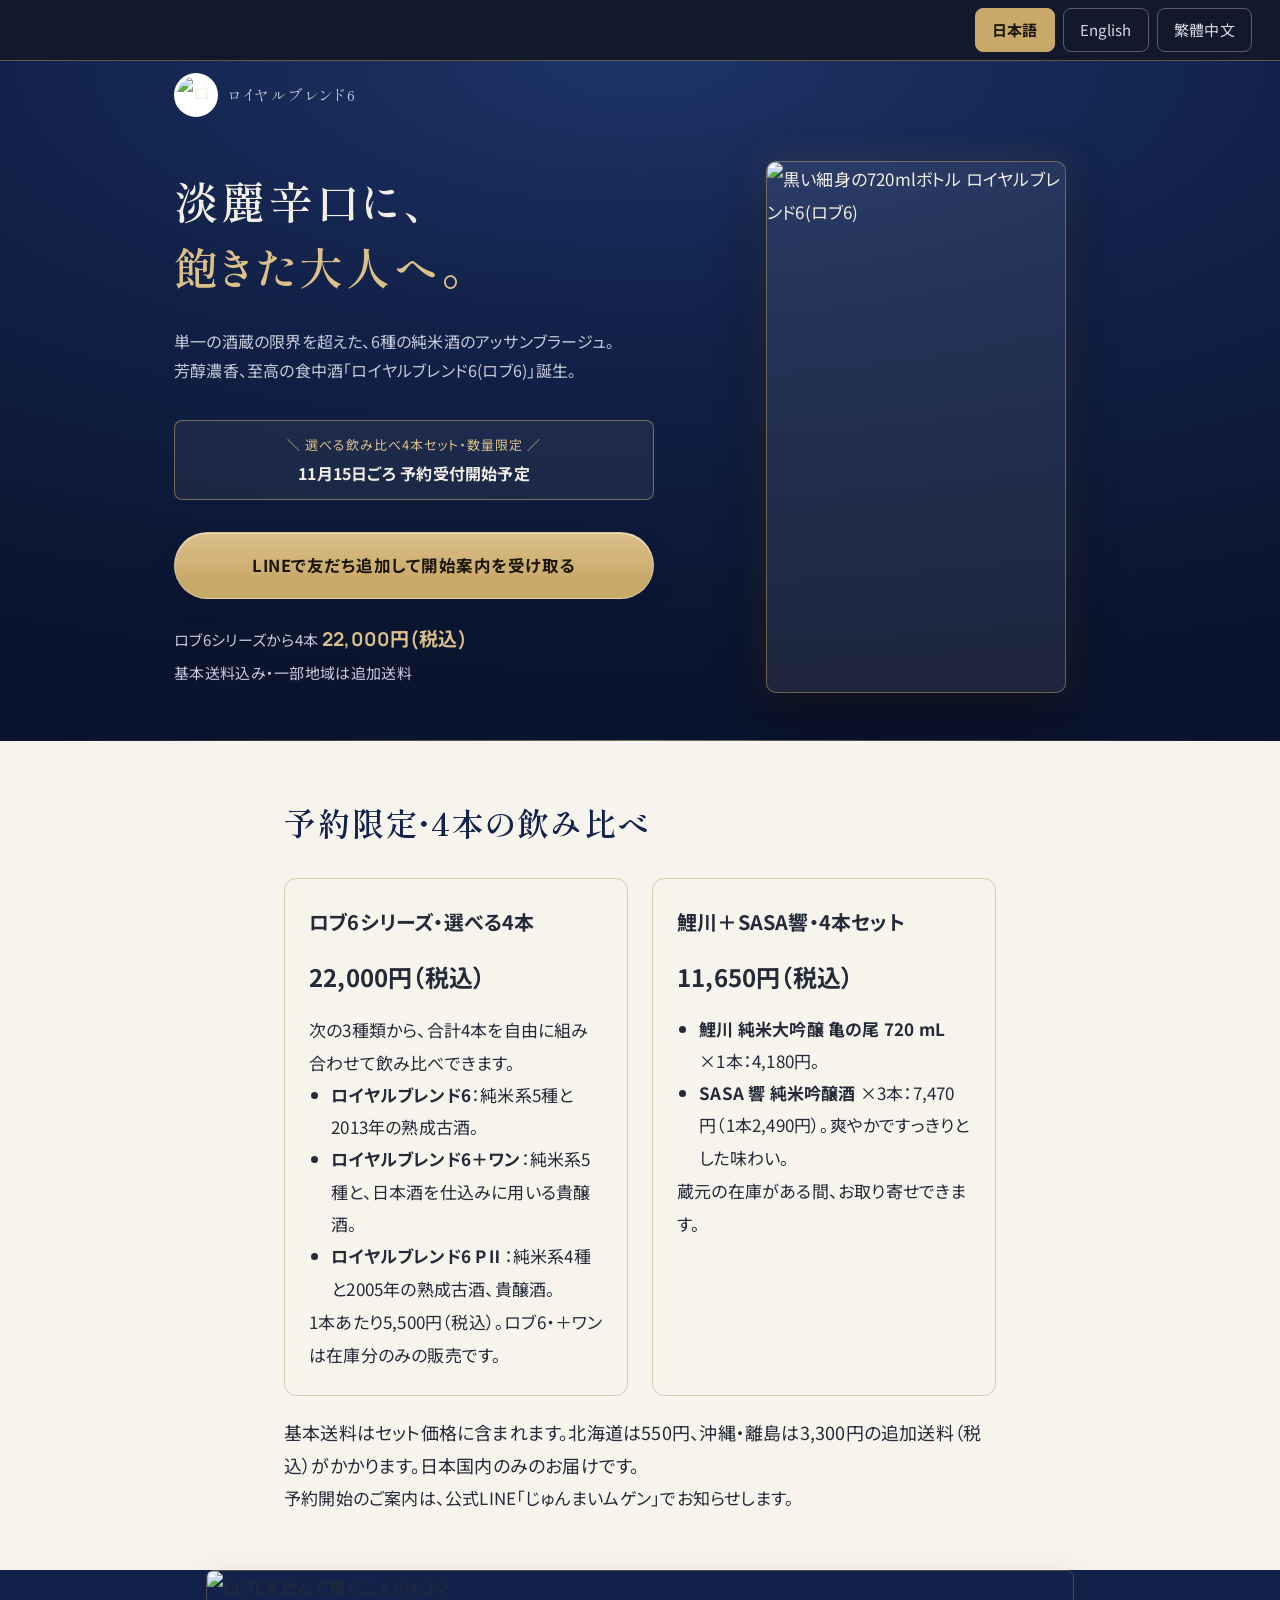
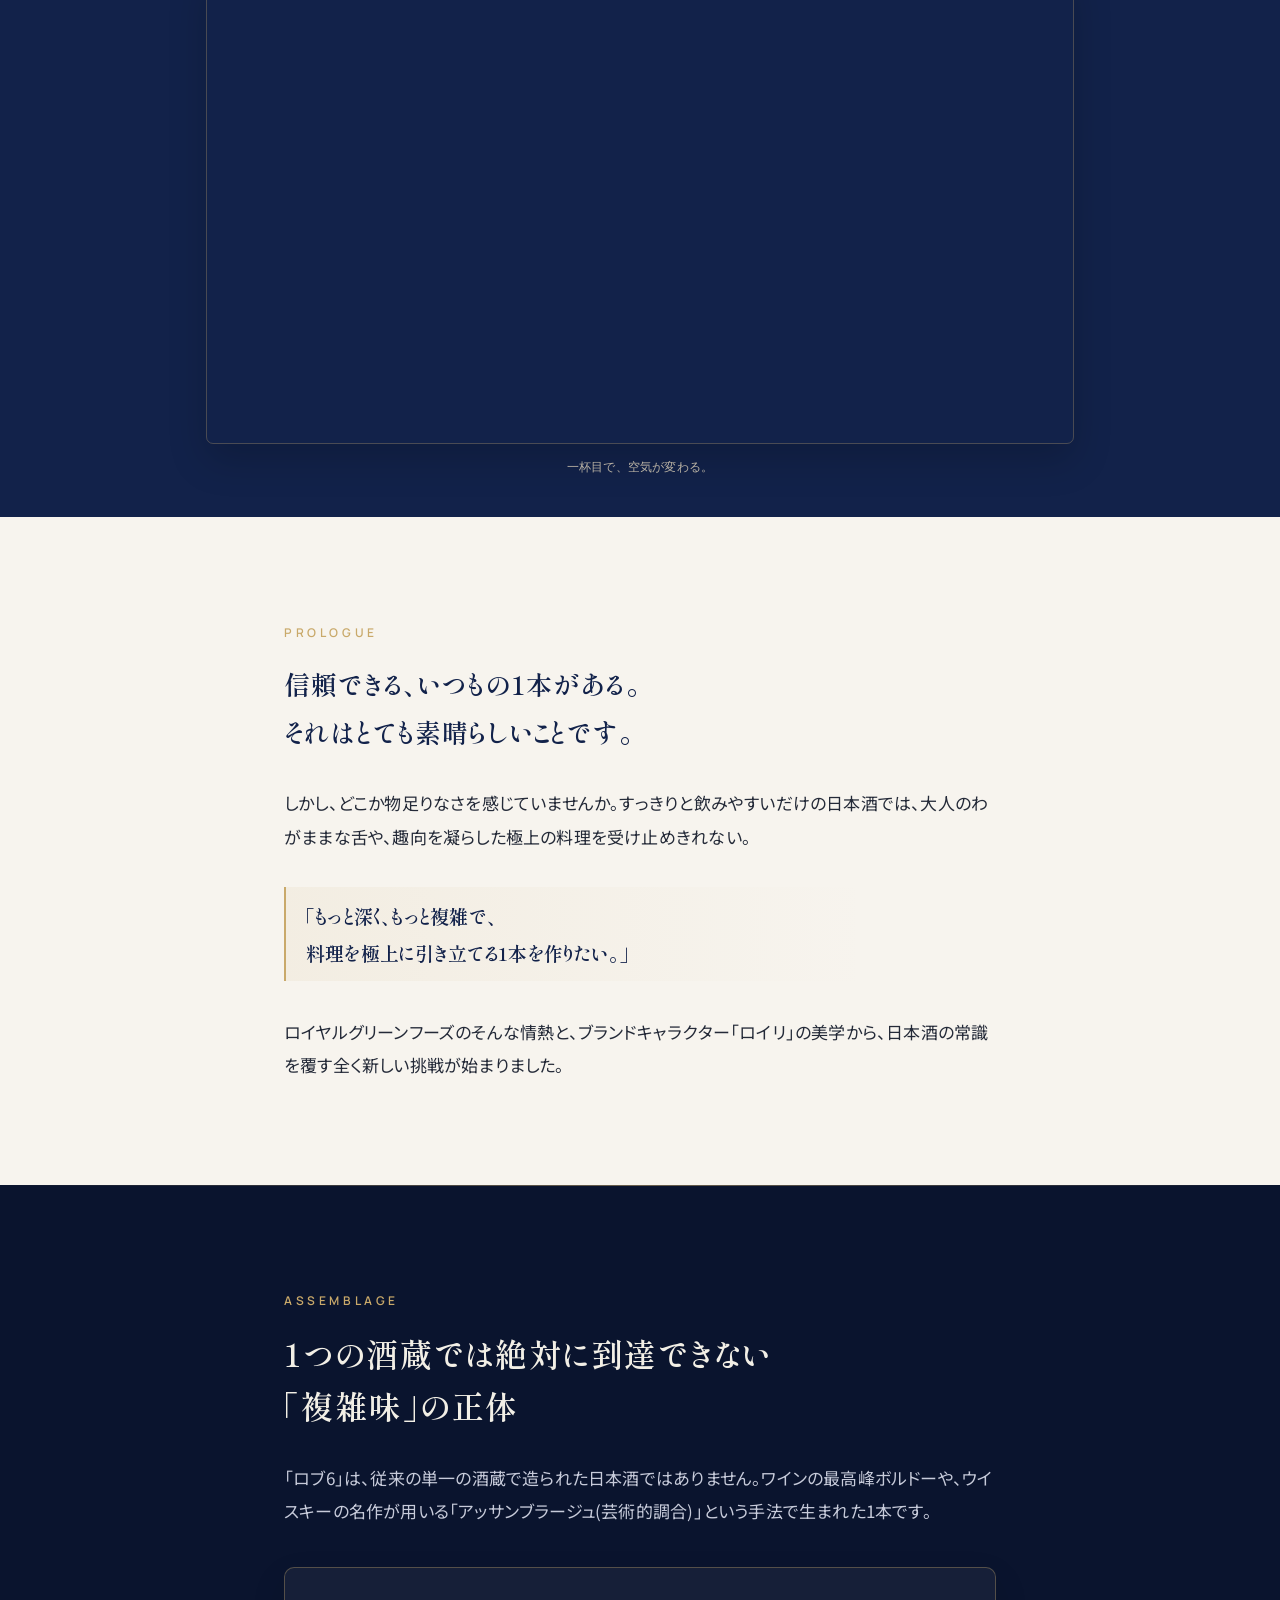
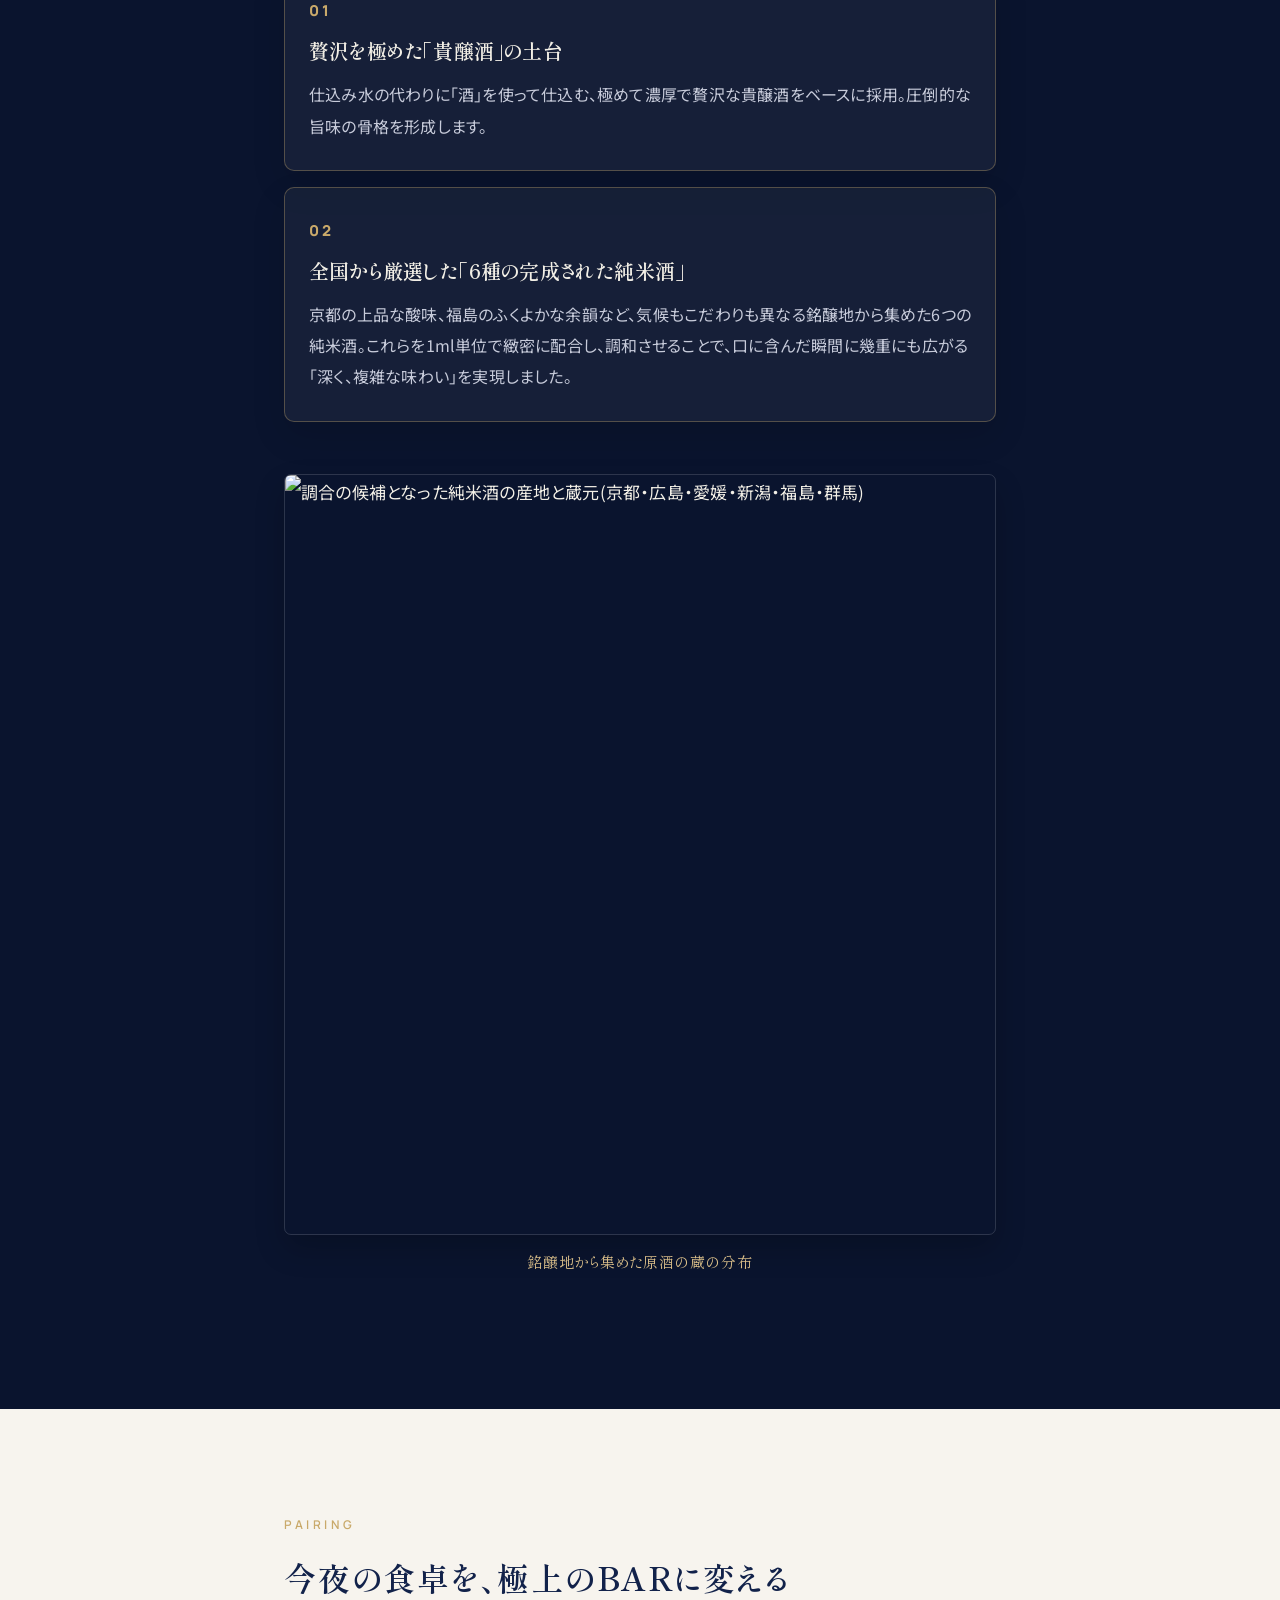
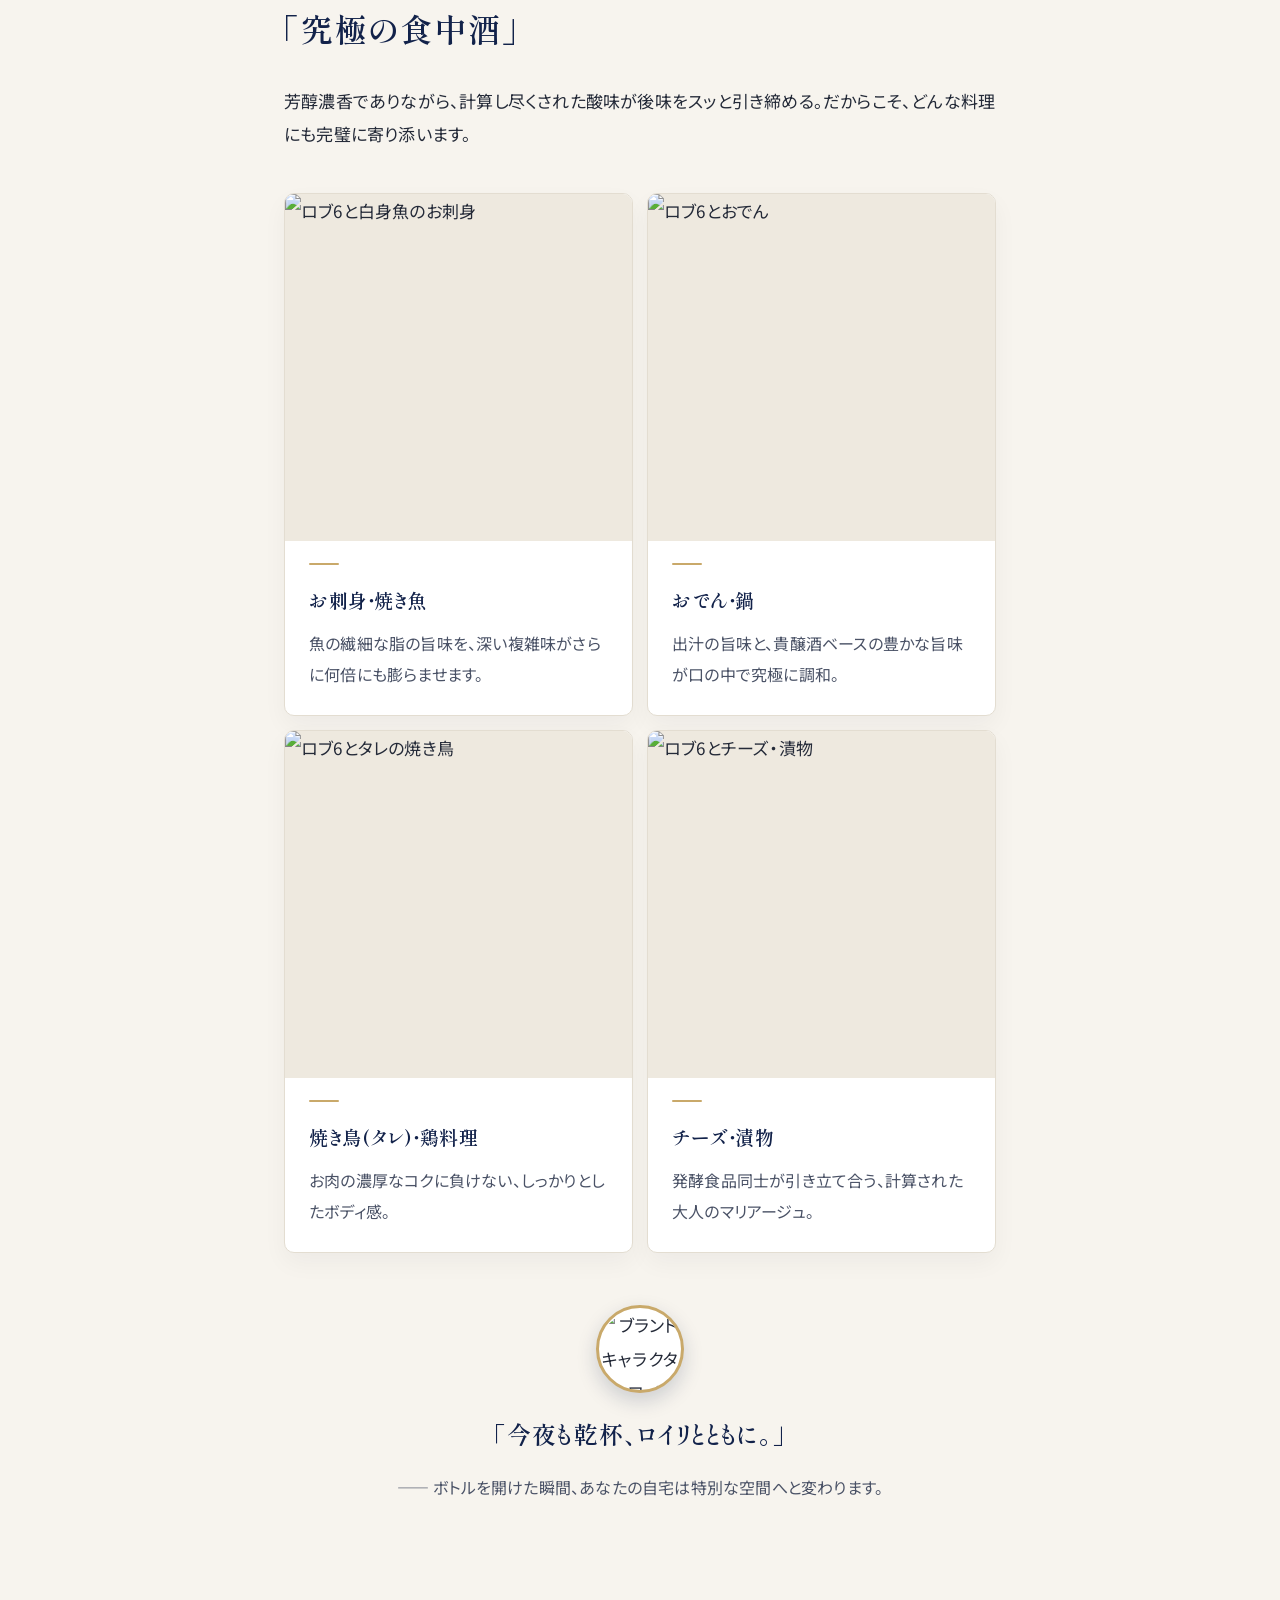
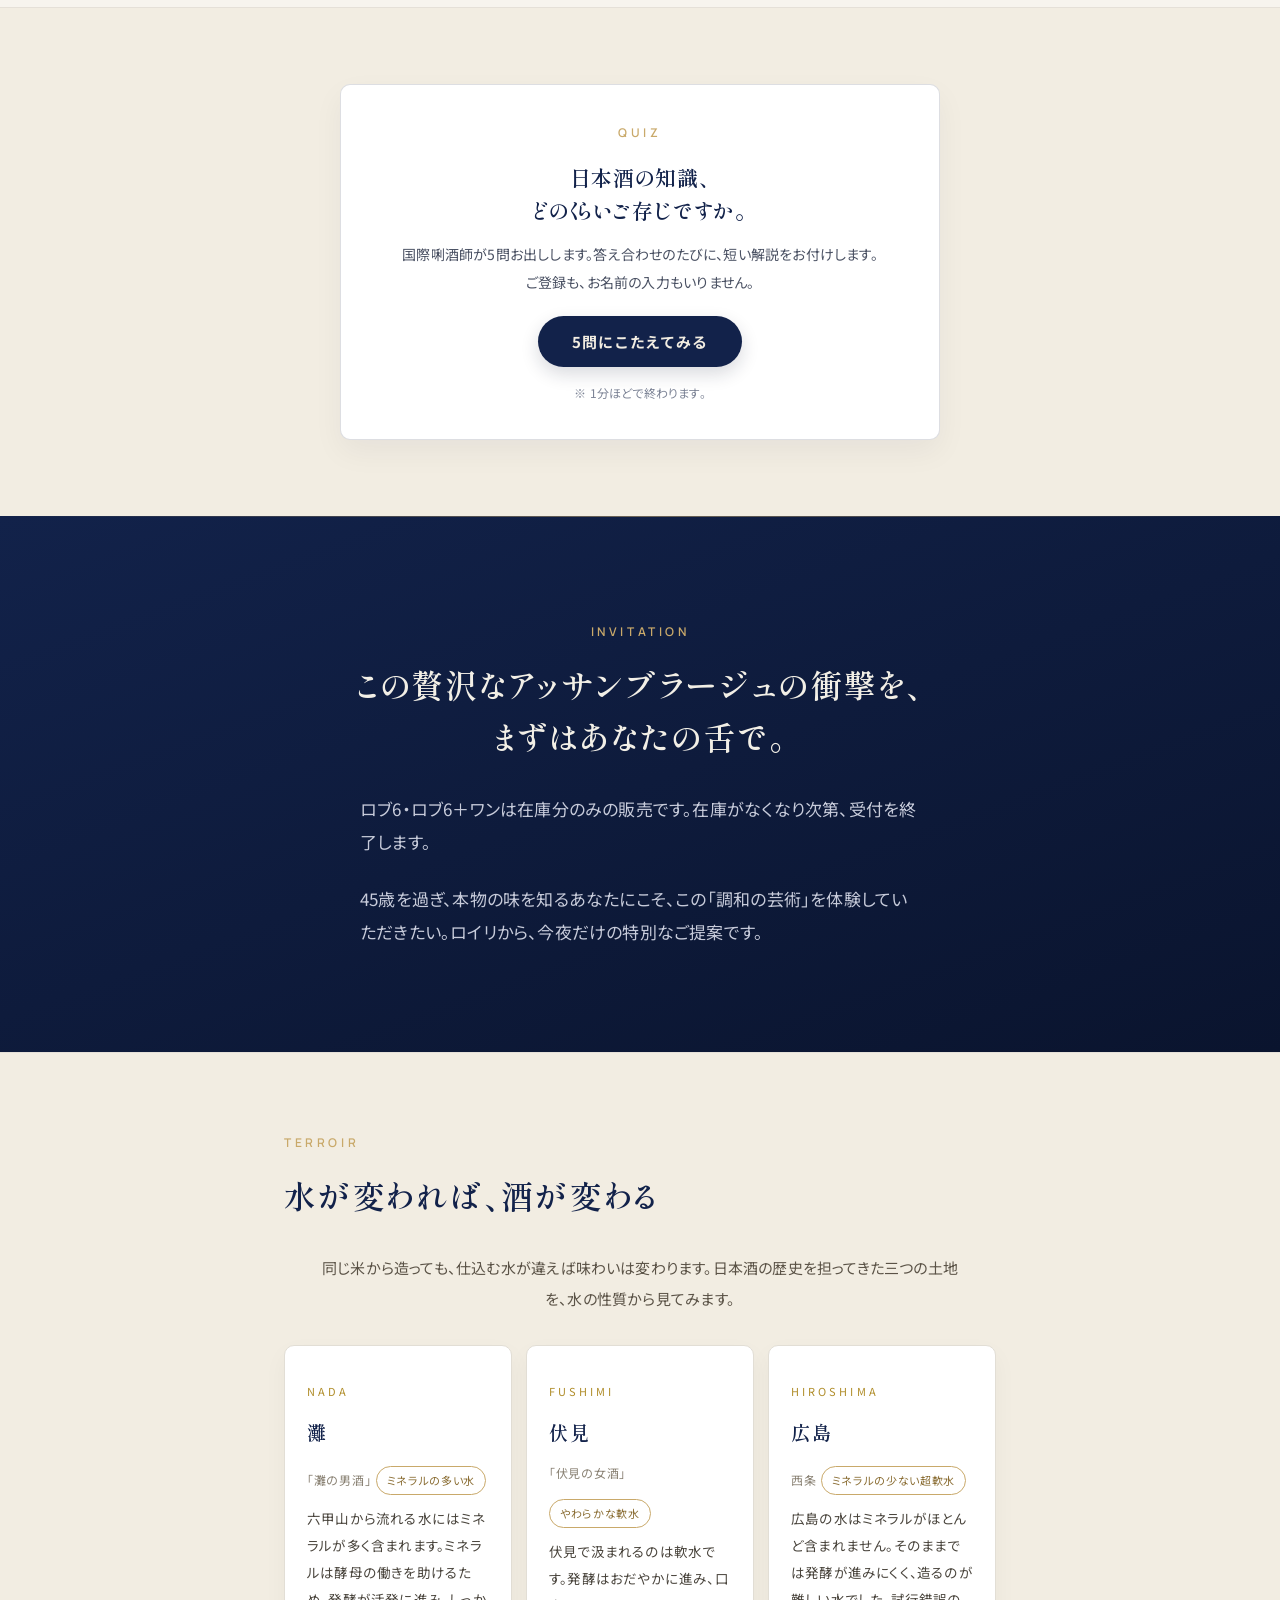
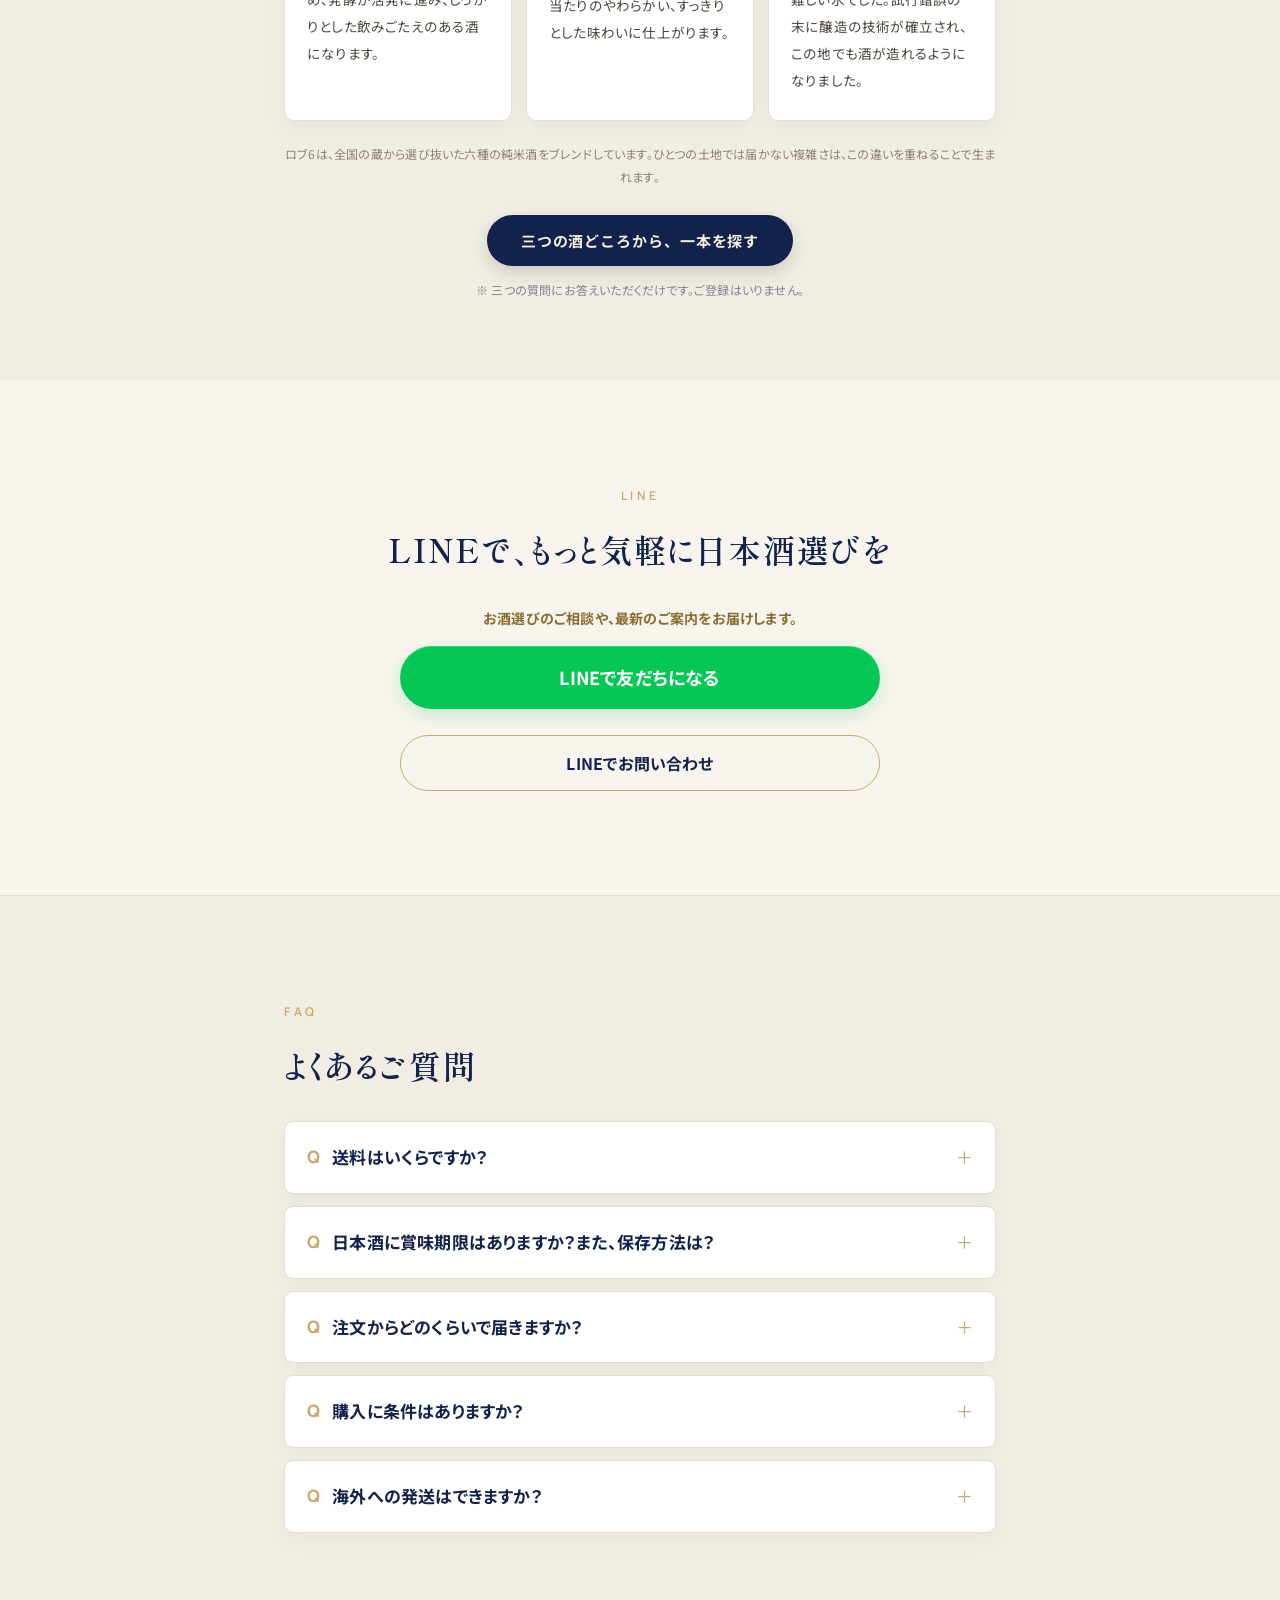
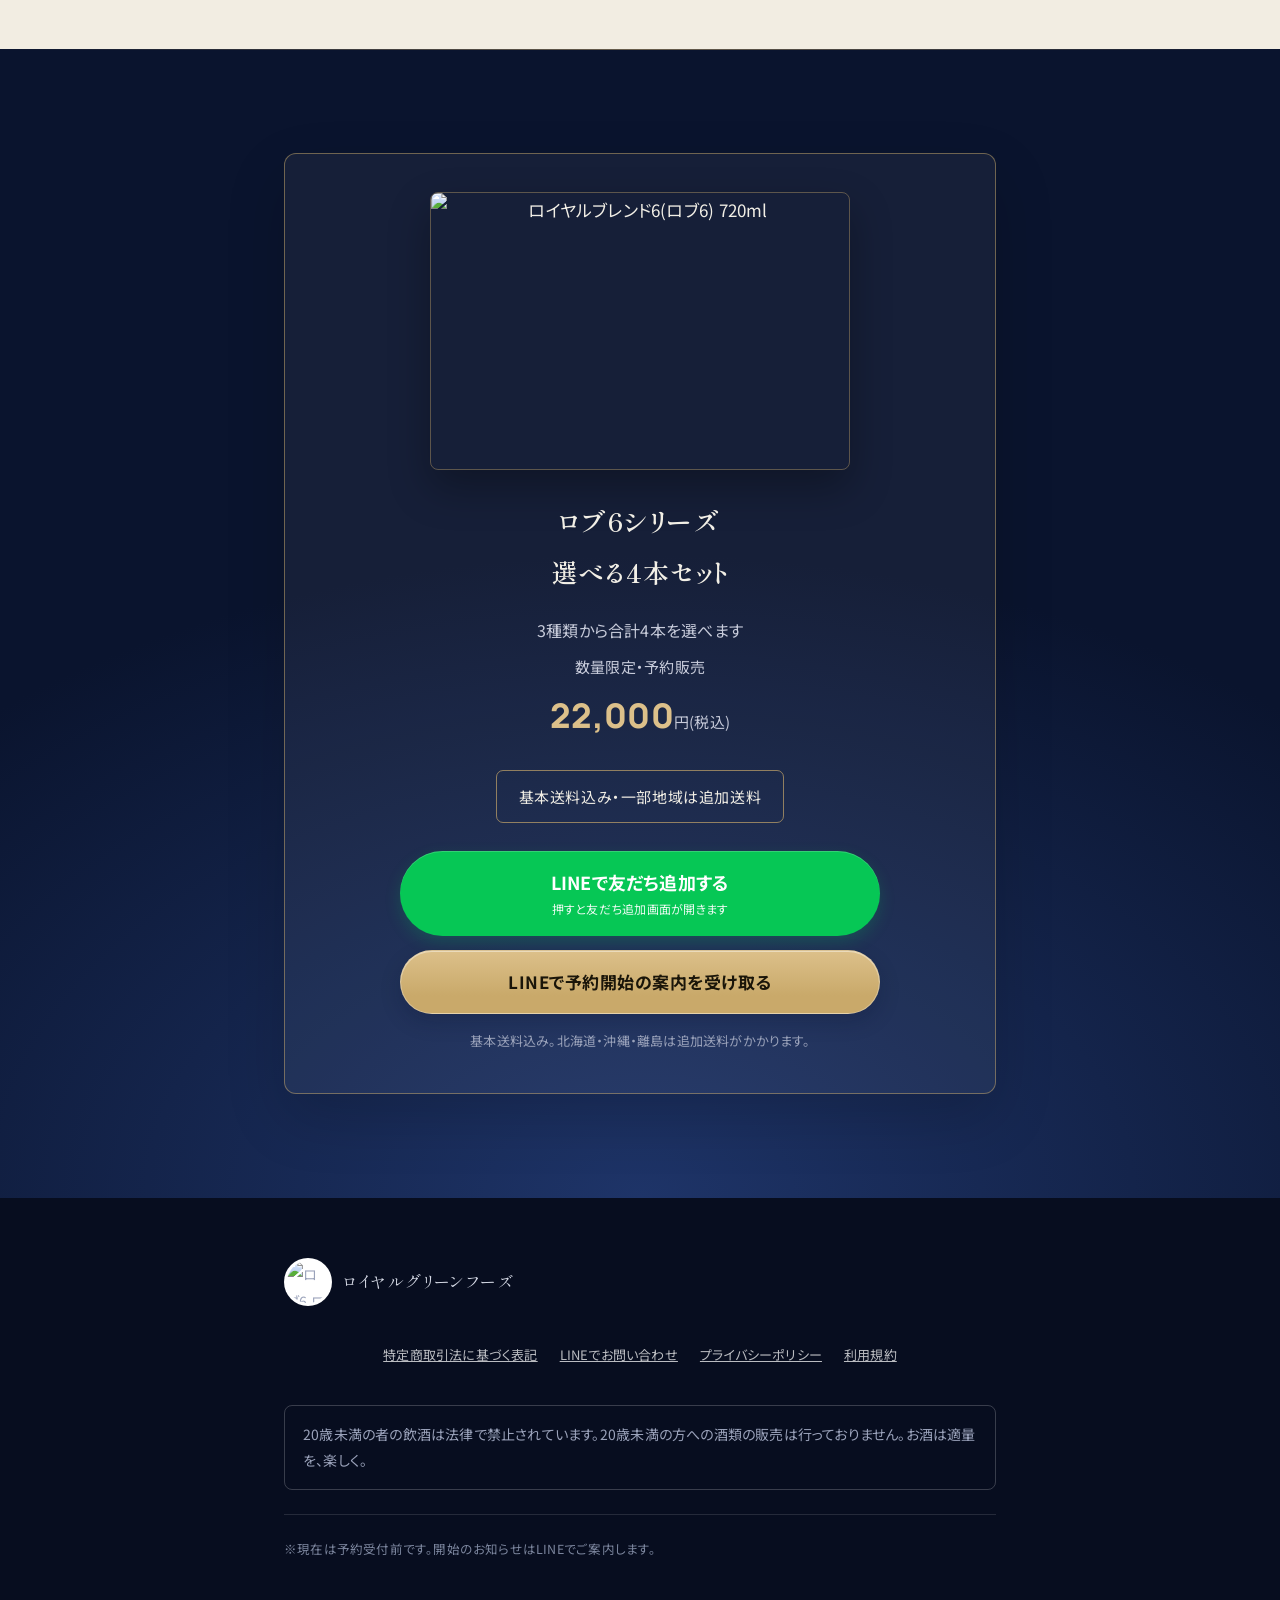
==== index.html @ be06b6a1 "Update limited sake set display and regional shipping terms" ====
<!DOCTYPE html>
<html lang="ja">
<head>
<link rel="icon" href="data:,">
<meta name="robots" content="noindex, nofollow">
<meta charset="UTF-8">
<meta name="viewport" content="width=device-width, initial-scale=1.0">
<title>選べる日本酒4本セット | ロイヤルブレンド6・じゅんまいムゲン</title>
<meta name="description" content="ロブ6シリーズから選ぶ4本セット22,000円、鯉川とSASA響の4本セット11,650円（いずれも税込）。基本送料込み、一部地域は追加送料の予約限定販売。">
<link rel="canonical" href="https://jummai-mugen.com/">
<meta name="theme-color" content="#0a142e">
<meta property="og:type" content="website">
<meta property="og:url" content="https://jummai-mugen.com/">
<meta property="og:title" content="選べる日本酒4本セット | じゅんまいムゲン">
<meta property="og:description" content="ロブ6シリーズから選ぶ4本22,000円、鯉川とSASA響4本11,650円（税込）。基本送料込み・一部地域は追加送料。">
<meta property="og:image" content="https://jummai-mugen.com/rob6-assets/bottle-wide.jpg">
<meta name="twitter:card" content="summary_large_image">
<link rel="preconnect" href="https://fonts.googleapis.com">
<link rel="preconnect" href="https://fonts.gstatic.com" crossorigin>
<link href="https://fonts.googleapis.com/css2?family=Shippori+Mincho:wght@500;600;700&family=Noto+Sans+JP:wght@400;500;700&family=Manrope:wght@600;800&display=swap" rel="stylesheet">
<script type="application/ld+json">
{
  "@context": "https://schema.org",
  "@type": "Product",
  "name": "ロブ6シリーズ・選べる4本セット",
  "description": "ロブ6・ロブ6＋ワン・ロブ6 PⅡから合計4本を選ぶ限定セット。基本送料込み・一部地域は追加送料。",
  "brand": { "@type": "Brand", "name": "ロイヤルグリーンフーズ" },
  "offers": {
    "@type": "Offer",
    "price": "22000",
    "priceCurrency": "JPY",
    "availability": "https://schema.org/LimitedAvailability",
    "url": "https://line.me/R/ti/p/@881rdcdg"
  }
}
</script>
<script type="application/ld+json">
{
  "@context": "https://schema.org",
  "@type": "FAQPage",
  "mainEntity": [
    {
      "@type": "Question",
      "name": "送料はいくらですか？",
      "acceptedAnswer": { "@type": "Answer", "text": "基本送料はセット価格に含まれます。追加送料は北海道550円、沖縄・離島3,300円（税込）です。" }
    },
    {
      "@type": "Question",
      "name": "日本酒に賞味期限はありますか？また、保存方法は？",
      "acceptedAnswer": { "@type": "Answer", "text": "日本酒には明確な賞味期限はございませんが、本製品はデリケートなアッサンブラージュ(調合)を行っているため、お届け後は冷蔵庫(5℃以下)での保管をおすすめします。開栓後は風味が変化しやすいため、2週間以内を目安にお早めにお召し上がりいただくと、本来の豊かな味わいを最も美味しく愉しめます。" }
    },
    {
      "@type": "Question",
      "name": "注文からどのくらいで届きますか？",
      "acceptedAnswer": { "@type": "Answer", "text": "ご予約内容と在庫を確認して手配します。11月中のお届け予定ですが、在庫・受注状況により前後する場合がございます。" }
    },
    {
      "@type": "Question",
      "name": "購入に条件はありますか？",
      "acceptedAnswer": { "@type": "Answer", "text": "ロブ6シリーズから選ぶ4本セットと、鯉川1本＋SASA響3本の4本セットを予約販売します。在庫がなくなり次第終了します。" }
    }
  ]
}
</script>
<style>
  :root{
    --navy-deep:#0a142e;
    --navy:#12224a;
    --navy-soft:#1a2d5c;
    --gold:#c9a96a;
    --gold-bright:#dcc08a;
    --ink:#242a38;
    --ink-soft:#4a5266;
    --paper:#f7f4ee;
    --paper-card:#ffffff;
    --line:#e3ddd1;
    --text-on-navy:#f2efe6;
    --sub-on-navy:#c7cbda;
  }
  *{ margin:0; padding:0; box-sizing:border-box; }
  /* 🔴2026-08-29: 「下にスクロールすると白い背景が出る」報告。
     原因=`html` に背景色が無く、body の生成り(--paper #f7f4ee)がオーバースクロール時に見えていた。
     ページの上端(ヒーロー)も下端(フッター)も濃紺なので、html をフッター色に揃えると
     上下どちらのバウンスでも地の色が続いて見える。overscroll-behavior-y でバウンス自体も抑える
     (iOS Safari では効かないことがあるため、背景色との2段構えにする)。 */
  html{ scroll-behavior:smooth; background:#070d1f; overscroll-behavior-y:none; }
  body{
    font-family:'Noto Sans JP', sans-serif;
    font-size:17px;
    line-height:1.95;
    letter-spacing:.012em;
    color:var(--ink);
    background:var(--paper);
    -webkit-font-smoothing:antialiased;
    font-feature-settings:"palt";
    overflow-x:hidden;
    padding-top:0;
  }
  html[lang="zh-Hant"] body{ font-family:"PingFang TC","Microsoft JhengHei",'Noto Sans JP',sans-serif; }
  img{ max-width:100%; height:auto; display:block; }
  a{ text-decoration:none; color:inherit; }

  .serif{ font-family:'Shippori Mincho', serif; }
  .num{ font-family:'Manrope','Noto Sans JP',sans-serif; }

  .wrap{ max-width:760px; margin:0 auto; padding:0 24px; }

  section{ padding:82px 0; }
  @media (min-width:768px){ section{ padding:104px 0; } }

  /* ---------- 言語バー(固定) ---------- */
  .lang-bar{
    position:relative;
    top:0; left:0; right:0;
    z-index:70;
    background:rgba(7,13,31,.95);
    backdrop-filter:blur(8px);
    border-bottom:1px solid rgba(201,169,106,.45);
  }
  .lang-bar-inner{
    display:flex;
    justify-content:center;
    gap:8px;
    padding:8px 12px;
  }
  .lang-btn{
    appearance:none;
    border:1px solid rgba(255,255,255,.3);
    background:transparent;
    color:#d5d9e5;
    font-family:inherit;
    font-size:15px;
    line-height:1.2;
    padding:12px 16px;
    min-height:44px;
    border-radius:8px;
    cursor:pointer;
    letter-spacing:.02em;
    transition:background .2s ease, color .2s ease, border-color .2s ease;
  }
  .lang-btn:hover{ border-color:var(--gold); }
  .lang-btn[aria-pressed="true"]{
    background:var(--gold);
    border-color:var(--gold);
    color:#1a1509;
    font-weight:700;
  }
  .trans-note{
    display:none;
    background:#f4ecdb;
    color:#6d5a34;
    font-size:13px;
    line-height:1.7;
    text-align:center;
    padding:8px 16px;
    border-bottom:1px solid #e3d5b2;
  }
  .trans-note.show{ display:block; }

  /* ---------- 見出し共通 ---------- */
  .sec-label{
    display:block;
    font-family:'Manrope',sans-serif;
    font-weight:600;
    font-size:12px;
    letter-spacing:.3em;
    color:var(--gold);
    margin-bottom:16px;
    text-transform:uppercase;
  }
  .sec-title{
    font-family:'Shippori Mincho', serif;
    font-weight:600;
    font-size:clamp(24px, 5.6vw, 32px);
    line-height:1.6;
    letter-spacing:.055em;
    margin-bottom:30px;
  }
  .on-navy .sec-title{ color:var(--text-on-navy); }

  /* ---------- CTAボタン ---------- */
  .btn-cta{
    display:block;
    width:100%;
    max-width:480px;
    margin:0 auto;
    background:linear-gradient(180deg, var(--gold-bright) 0%, var(--gold) 72%);
    border:1px solid rgba(255,255,255,.28);
    color:#1a1509;
    font-weight:700;
    font-size:17px;
    line-height:1.5;
    letter-spacing:.03em;
    text-align:center;
    padding:18px 24px;
    border-radius:100px;
    box-shadow:0 8px 20px rgba(10,20,46,.22), inset 0 1px 0 rgba(255,255,255,.42);
    transition:transform .2s ease, box-shadow .2s ease;
  }
  .btn-cta:hover{ transform:translateY(-1px); box-shadow:0 10px 24px rgba(10,20,46,.28), inset 0 1px 0 rgba(255,255,255,.42); }
  .hero-cta{ padding:16px 24px; font-size:16.5px; }
  .hero .btn-note{ margin-top:10px; }
  .btn-note{
    text-align:center;
    font-size:14px;
    margin-top:14px;
    letter-spacing:.02em;
  }
  .btn-sub{
    display:block;
    width:100%;
    max-width:480px;
    margin:0 auto;
    background:transparent;
    border:1px solid var(--gold);
    color:var(--navy);
    font-family:inherit;
    font-weight:700;
    font-size:16px;
    line-height:1.5;
    text-align:center;
    padding:15px 24px;
    min-height:48px;
    border-radius:100px;
    cursor:pointer;
    transition:background .2s ease;
  }
  .btn-sub:hover{ background:rgba(201,169,106,.09); }
  .on-navy .btn-sub{ color:var(--text-on-navy); }
  .coupon-sec{ background:var(--paper); text-align:center; }
  .coupon-sec .btn-cta{ margin-bottom:18px; }
  .coupon-box{
    display:none;
    max-width:480px;
    margin:0 auto 18px;
    padding:16px 22px;
    border:1px dashed var(--gold);
    border-radius:10px;
    background:var(--paper-card);
    font-size:16px;
    color:var(--ink);
  }
  .coupon-box.show{ display:block; }
  .coupon-box b{ font-size:20px; color:#8a6d33; letter-spacing:.12em; }
  .coupon-survey-note{
    font-size:14px;
    font-weight:700;
    color:#8a6d33;
    margin:0 0 14px;
  }
  .coupon-sec .btn-row{ display:grid; gap:12px; max-width:480px; margin:6px auto 0; }
  .voice-sample-note{
    font-size:13px;
    color:var(--ink-soft);
    margin:-14px 0 26px;
  }

  /* ---------- ヒーロー ---------- */
  .hero{
    background:
      radial-gradient(120% 90% at 50% 0%, #1e3468 0%, var(--navy) 42%, var(--navy-deep) 100%);
    color:var(--text-on-navy);
    padding:0 0 48px;
    position:relative;
    overflow:hidden;
  }
  .hero::after{
    content:"";
    position:absolute;
    inset:auto 0 0 0;
    height:1px;
    background:linear-gradient(90deg, transparent, rgba(201,169,106,.6), transparent);
  }
  .hero-head{
    display:flex;
    align-items:center;
    justify-content:space-between;
    padding:12px 0 8px;
  }
  .hero-brand{ display:flex; align-items:center; gap:10px; }
  .hero-brand img{ width:44px; height:44px; border-radius:50%; background:#fff; padding:3px; }
  .hero-brand span{ font-family:'Shippori Mincho',serif; font-size:15px; letter-spacing:.14em; color:var(--sub-on-navy); }
  .hero-body{ padding-top:14px; text-align:center; }
  .hero-copy{
    font-family:'Shippori Mincho', serif;
    font-weight:600;
    font-size:clamp(29px, 7.6vw, 44px);
    line-height:1.5;
    letter-spacing:.075em;
    margin-bottom:16px;
  }
  html[lang="en"] .hero-copy{ font-size:clamp(25px, 6.4vw, 38px); letter-spacing:.02em; }
  .hero-copy .accent{ color:var(--gold-bright); }
  .hero-sub{
    font-size:15px;
    color:var(--sub-on-navy);
    max-width:520px;
    margin:0 auto 18px;
    line-height:1.85;
  }
  .hero-visual{
    position:relative;
    max-width:300px;
    margin:0 auto 24px;
  }
  .hero-bottle{
    border-radius:10px;
    overflow:hidden;
    border:1px solid rgba(201,169,106,.45);
    background:rgba(255,255,255,.08);
    box-shadow:0 22px 50px rgba(0,0,0,.42), 0 0 36px rgba(201,169,106,.16);
  }
  .hero-roburi{
    position:absolute;
    right:-34px;
    bottom:-14px;
    width:84px;
    height:84px;
    border-radius:50%;
    overflow:hidden;
    background:#fff;
    border:3px solid var(--gold);
    box-shadow:0 10px 26px rgba(0,0,0,.45);
  }
  .hero-roburi img{ width:100%; height:100%; object-fit:cover; object-position:50% 12%; }
  .coupon-banner{
    max-width:480px;
    margin:0 auto 14px;
    background:rgba(255,255,255,.06);
    border:1px solid rgba(201,169,106,.55);
    border-radius:8px;
    padding:11px 16px 12px;
    text-align:center;
  }
  .coupon-banner .slash{ font-size:13px; letter-spacing:.08em; color:var(--gold-bright); display:block; margin-bottom:4px; }
  .coupon-banner .main{ font-weight:700; font-size:16px; line-height:1.6; }
  .hero .price-line{ color:var(--sub-on-navy); font-size:15px; }
  .hero .price-line strong{ color:var(--gold-bright); font-size:19px; font-weight:700; }

  /* ---------- 導入 ---------- */
  .intro{ background:var(--paper); }
  .intro-lead{
    font-family:'Shippori Mincho',serif;
    font-size:clamp(21px, 5vw, 26px);
    font-weight:600;
    line-height:1.85;
    letter-spacing:.045em;
    margin-bottom:30px;
    color:var(--navy);
  }
  .intro p{ margin-bottom:1.4em; color:var(--ink); }
  .intro p:last-child{ margin-bottom:0; }
  .intro-quote{
    border-left:2px solid var(--gold);
    padding:10px 0 10px 20px;
    font-family:'Shippori Mincho',serif;
    font-size:19px;
    font-weight:600;
    color:var(--navy);
    margin:34px 0;
    background:linear-gradient(90deg, rgba(201,169,106,.09), transparent 82%);
  }

  /* ---------- ストーリー ---------- */
  .story, .urgency, .final{ position:relative; }
  .story::before, .urgency::before, .final::before{
    content:"";
    position:absolute;
    top:0; left:0; right:0;
    height:1px;
    background:linear-gradient(90deg, transparent, rgba(201,169,106,.5), transparent);
  }
  .story{ background:var(--navy-deep); color:var(--text-on-navy); }
  .story p{ color:var(--sub-on-navy); margin-bottom:1.4em; }
  .story-cards{ display:grid; gap:16px; margin:40px 0 44px; }
  .story-card{
    background:rgba(255,255,255,.05);
    border:1px solid rgba(201,169,106,.35);
    border-radius:10px;
    padding:28px 24px;
    box-shadow:0 14px 34px rgba(0,0,0,.12);
  }
  .story-card .no{ font-family:'Manrope',sans-serif; font-weight:800; font-size:15px; letter-spacing:.2em; color:var(--gold); display:block; margin-bottom:10px; }
  .story-card h3{ font-family:'Shippori Mincho',serif; font-size:20px; font-weight:600; line-height:1.6; color:var(--text-on-navy); margin-bottom:12px; }
  .story-card p{ margin:0; font-size:16px; }
  .figure-block{ margin:52px 0 0; }
  .figure-block figure{ margin:0 0 28px; }
  .figure-block img{
    border-radius:7px;
    border:1px solid rgba(255,255,255,.14);
    box-shadow:0 14px 30px rgba(0,0,0,.2);
  }
  .figure-block figcaption{
    font-family:'Shippori Mincho',serif;
    font-size:15px;
    color:var(--gold-bright);
    letter-spacing:.06em;
    margin:12px 0 0;
    text-align:center;
  }
  .figure-note{
    font-size:13px;
    color:#9aa2ba;
    line-height:1.8;
    margin:6px 0 34px;
    text-align:center;
  }
  .figure-grid{ display:grid; gap:18px; }
  @media (min-width:640px){ .figure-grid{ grid-template-columns:1fr 1fr; } }

  /* ---------- ペアリング ---------- */
  .pairing{ background:var(--paper); }
  .pairing-lead{ margin-bottom:42px; }
  .pair-grid{ display:grid; gap:14px; }
  @media (min-width:640px){ .pair-grid{ grid-template-columns:1fr 1fr; } }
  .pair-card{
    background:var(--paper-card);
    border:1px solid var(--line);
    border-radius:10px;
    padding:0 0 25px;          /* 写真を上端いっぱいに敷くため余白は本文側が持つ */
    position:relative;
    overflow:hidden;
    box-shadow:0 10px 24px rgba(16,26,51,.045);
  }
  .pair-card > .pair-body{ padding:22px 24px 0; }
  .pair-photo{
    display:block; width:100%; height:auto; aspect-ratio:1/1;
    object-fit:cover; background:#eee9df;
  }
  .pair-card .pair-body::before{
    content:"";
    display:block;
    width:30px;
    height:2px;
    background:var(--gold);
    border-radius:2px;
    margin-bottom:16px;
  }
  .pair-card h3{ font-family:'Shippori Mincho',serif; font-size:19px; font-weight:600; color:var(--navy); margin-bottom:10px; letter-spacing:.03em; }
  .pair-card p{ font-size:16px; color:var(--ink-soft); }
  .pairing-close{ margin-top:52px; text-align:center; }
  .pairing-close .toast{ font-family:'Shippori Mincho',serif; font-size:clamp(20px, 4.6vw, 24px); font-weight:600; color:var(--navy); letter-spacing:.05em; margin-bottom:14px; }
  .pairing-close p{ color:var(--ink-soft); font-size:16px; }
  .pairing-roburi{
    width:88px; height:88px;
    border-radius:50%;
    overflow:hidden;
    background:#fff;
    border:3px solid var(--gold);
    margin:0 auto 18px;
    box-shadow:0 8px 20px rgba(18,34,74,.18);
  }
  .pairing-roburi img{ width:100%; height:100%; object-fit:cover; object-position:50% 12%; }

  /* ---------- 最後のひと押し ---------- */
  .urgency{
    background:linear-gradient(160deg, var(--navy) 0%, var(--navy-deep) 100%);
    color:var(--text-on-navy);
    text-align:center;
  }
  .urgency p{
    color:var(--sub-on-navy);
    max-width:560px;
    margin:0 auto 1.4em;
    text-align:left;
  }
  .urgency .last{ margin-bottom:0; }

  /* ---------- お客様の声 ---------- */
  .voice{ background:var(--paper); }
  .voice-list{ display:grid; gap:18px; }
  .voice-card{
    background:var(--paper-card);
    border:1px solid var(--line);
    border-radius:10px;
    padding:28px 24px;
    box-shadow:0 10px 26px rgba(16,26,51,.045);
  }
  .voice-head{
    display:flex;
    align-items:center;
    gap:14px;
    margin-bottom:16px;
  }
  .voice-badge{
    flex:0 0 auto;
    width:52px; height:52px;
    border-radius:50%;
    background:linear-gradient(145deg, var(--navy), var(--navy-soft));
    color:var(--gold-bright);
    font-family:'Manrope',sans-serif;
    font-weight:800;
    font-size:19px;
    display:flex;
    align-items:center;
    justify-content:center;
    letter-spacing:.02em;
  }
  .voice-meta{ font-size:14px; color:var(--ink-soft); line-height:1.6; }
  .voice-title{ font-family:'Shippori Mincho',serif; font-size:19px; font-weight:600; color:var(--navy); line-height:1.6; margin-bottom:12px; }
  .voice-card blockquote{ font-size:16px; color:var(--ink); }
  .voice-note{ font-size:13px; color:var(--ink-soft); margin-top:22px; text-align:center; }

  /* ---------- FAQ ---------- */
  .faq{ background:#f2ede2; }
  .faq details{
    background:var(--paper-card);
    border:1px solid var(--line);
    border-radius:9px;
    margin-bottom:12px;
    overflow:hidden;
    box-shadow:0 8px 20px rgba(16,26,51,.035);
  }
  .faq summary{
    list-style:none;
    cursor:pointer;
    display:flex;
    align-items:flex-start;
    gap:12px;
    padding:21px 22px;
    font-weight:700;
    font-size:17px;
    color:var(--navy);
    line-height:1.7;
  }
  .faq summary::-webkit-details-marker{ display:none; }
  .faq summary .q{ flex:0 0 auto; font-family:'Manrope',sans-serif; font-weight:800; color:var(--gold); }
  .faq summary .mark{ margin-left:auto; flex:0 0 auto; color:var(--gold); font-weight:400; transition:transform .25s ease; }
  .faq details[open] summary .mark{ transform:rotate(45deg); }
  .faq .answer{ padding:0 22px 22px 50px; font-size:16px; color:var(--ink-soft); }

  /* ---------- 最終CTA ---------- */
  .final{
    background:
      radial-gradient(110% 80% at 50% 100%, #1e3468 0%, var(--navy-deep) 70%);
    color:var(--text-on-navy);
  }
  .final-card{
    background:rgba(255,255,255,.05);
    border:1px solid rgba(201,169,106,.5);
    border-radius:12px;
    padding:38px 26px 40px;
    text-align:center;
    box-shadow:0 24px 60px rgba(0,0,0,.16);
  }
  .final-card .product-img{
    max-width:420px;
    margin:0 auto 26px;
    border-radius:8px;
    overflow:hidden;
    border:1px solid rgba(201,169,106,.4);
    box-shadow:0 18px 42px rgba(0,0,0,.3);
  }
  .final-card h2{
    font-family:'Shippori Mincho',serif;
    font-size:clamp(21px, 5vw, 26px);
    font-weight:600;
    letter-spacing:.05em;
    margin-bottom:18px;
  }
  .price-composition{ font-size:16px; color:var(--sub-on-navy); }
  .price-now{ font-size:15px; color:var(--sub-on-navy); margin:6px 0 4px; }
  .price-now strong{ font-family:'Manrope','Noto Sans JP',sans-serif; font-size:34px; font-weight:800; color:var(--gold-bright); letter-spacing:.01em; }
  .coupon-code{ display:inline-block; margin:18px 0 28px; padding:11px 22px; border:1px solid rgba(201,169,106,.68); border-radius:7px; font-size:15px; color:var(--text-on-navy); letter-spacing:.04em; }
  .coupon-code b{ font-size:18px; color:var(--gold-bright); letter-spacing:.12em; }
  .pay-labels{ display:flex; flex-wrap:wrap; justify-content:center; gap:10px; margin-top:26px; }
  .pay-labels span{ border:1px solid rgba(255,255,255,.35); border-radius:6px; padding:7px 16px; font-size:13px; color:var(--sub-on-navy); letter-spacing:.04em; }
  .pay-note{ font-size:13px; color:#9aa2ba; margin-top:14px; }
  .hk-note{
    display:none;
    font-size:13px;
    color:var(--gold-bright);
    margin-top:10px;
  }
  html[lang="zh-Hant"] .hk-note{ display:block; }

  /* ---------- フッター ---------- */
  footer{
    background:#070d1f;
    color:#9aa2ba;
    padding:60px 0 132px;
    font-size:14px;
  }
  footer .brand{
    display:flex;
    align-items:center;
    gap:12px;
    margin-bottom:24px;
  }
  footer .brand img{ width:48px; height:48px; border-radius:50%; background:#fff; padding:3px; }
  footer .brand span{ font-family:'Shippori Mincho',serif; color:#d5d9e5; letter-spacing:.1em; font-size:16px; }
  .age-note{
    border:1px solid rgba(255,255,255,.2);
    border-radius:8px;
    padding:16px 18px;
    margin-bottom:24px;
    line-height:1.8;
  }
  .demo-note{
    font-size:12.5px;
    line-height:1.9;
    color:#7c869e;
    border-top:1px solid rgba(255,255,255,.12);
    padding-top:22px;
    /* 🔴2026-09-02: 注記を1行に短くしたら、左下に固定した唎酒師ボタン(.kiki-fab
       bottom:96px)と重なって読めなくなった。スクショで目視して発見(機械検品は通っていた)。
       ボタンの高さぶん下に余白を確保する。 */
    padding-bottom:170px;
  }

  /* ---------- 追従CTA ---------- */
  .sticky-cta{
    position:fixed;
    left:0; right:0; bottom:0;
    z-index:50;
    padding:10px 16px calc(10px + env(safe-area-inset-bottom));
    background:rgba(7,13,31,.92);
    backdrop-filter:blur(8px);
    border-top:1px solid rgba(201,169,106,.4);
    transform:translateY(110%);
    transition:transform .35s ease;
    box-shadow:0 -10px 28px rgba(0,0,0,.14);
  }
  .sticky-cta.show{ transform:translateY(0); }
  .sticky-inner{
    display:flex;
    gap:10px;
    max-width:520px;
    margin:0 auto;
  }
  .sticky-inner a{
    flex:1 1 0;
    display:flex;
    align-items:center;
    justify-content:center;
    font-weight:700;
    font-size:15px;
    line-height:1.35;
    text-align:center;
    padding:12px 10px;
    min-height:48px;
    border-radius:100px;
  }
  .sticky-buy{
    background:linear-gradient(180deg, var(--gold-bright) 0%, var(--gold) 70%);
    color:#1a1509;
    box-shadow:inset 0 1px 0 rgba(255,255,255,.4);
  }
  .sticky-coupon{
    border:1.5px solid var(--gold);
    color:var(--gold-bright);
  }

  /* ---------- 唎酒師チャット(LP内ウィンドウ) ---------- */
  .kiki-fab{ position:fixed; left:14px; bottom:96px; z-index:60;
    background:rgba(16,26,51,.96); border:1px solid rgba(201,169,106,.75); border-radius:100px;
    box-shadow:0 8px 22px rgba(0,0,0,.28); cursor:pointer; padding:7px 16px 7px 7px;
    color:#e3c88a; font:inherit; font-size:13px; letter-spacing:.06em; line-height:1;
    display:flex; align-items:center; gap:10px;
    opacity:0; visibility:hidden; transform:translateY(8px);
    transition:opacity .25s ease, transform .25s ease, visibility .25s ease; }
  .kiki-fab.show{ opacity:1; visibility:visible; transform:translateY(0); }
  /* 🔴顔を出す。以前 display:none にしていたためテキストだけの小さいボタンになっていた
     (2026-08-27 CIO指摘「唎酒師にきくが小さい」)。ヒーローのバッジは外して重複を避ける。 */
  .kiki-fab img{ display:block; width:42px; height:42px; border-radius:50%;
    border:1.5px solid var(--gold); object-fit:cover; }
  .kiki-fab .lbl{ padding-right:2px; }
  .kiki-panel{ left:12px; right:auto; }
  /* 🔴🔴2026-08-28: スマホ実機で「画面より大きく表示されUIが死ぬ」報告。
     原因=`100vh` はモバイルのブラウザで**アドレスバーを含む高さ**になり、実際に見える
     領域より大きい。CDPのエミュレートはアドレスバーを再現しないので検証で捕まらなかった。
     → `dvh`(実際に見えている高さ)を使い、さらに余裕を持たせる。
     dvh 非対応の環境のために vh を先に書いてフォールバックにする。 */
  .kiki-panel{ position:fixed; left:12px; bottom:150px; z-index:61; width:min(340px, calc(100vw - 24px));
    max-height:calc(100vh - 230px);
    max-height:calc(100dvh - 230px);
    background:#fff; border:1px solid #d9d4c8;
    border-radius:10px; box-shadow:0 18px 44px rgba(0,0,0,.24); display:none;
    overflow-y:auto; -webkit-overflow-scrolling:touch;
    /* パネルが縦に潰れても閉じるボタンに手が届くよう最低限の高さを確保 */
    min-height:120px; }
  .kiki-panel.open{ display:block; }
  /* 🔴縦が短い端末(横向き・小型)では、下から出す形だと必ず溢れる。
     画面の上下に余白を残した「シート」にして、中でスクロールさせる。 */
  @media (max-height: 560px){
    .kiki-panel{ top:8px; bottom:8px; max-height:none; height:auto; }
    .kiki-fab{ bottom:12px; }
  }
  .kiki-head{ position:sticky; top:0; z-index:2; background:#101a33; color:#fff; padding:12px 14px; display:flex; align-items:center; gap:9px; }
  .kiki-head .av{ display:flex; flex:0 0 auto; }
  .kiki-head .av img{ width:30px; height:30px; border-radius:50%; border:1.5px solid #101a33; display:block; }
  .kiki-head .av img+img{ margin-left:-9px; }
  .kiki-head .nm{ font-size:13px; letter-spacing:.06em; }
  .kiki-head .rl{ font-size:10px; color:#b9b2a4; display:block; margin-top:2px; }
  .kiki-head .cl{ margin-left:auto; padding:8px; border:0; background:transparent; color:#b9b2a4; font:inherit; font-size:18px; cursor:pointer; line-height:1; }
  .kiki-log{ padding:14px; max-height:min(34vh,240px); max-height:min(34dvh,240px);
    overflow-y:auto; -webkit-overflow-scrolling:touch; background:#faf8f4; }
  .kiki-msg{ font-size:13px; line-height:1.9; margin-bottom:10px; }
  .kiki-msg.bot{ background:#fff; border:1px solid #eae5da; padding:10px 12px; color:#3a352e;
    display:flex; gap:8px; align-items:flex-start; }
  .kiki-msg.bot .ico{ width:26px; height:26px; border-radius:50%; flex:0 0 26px; margin-top:2px; }
  .kiki-msg.bot .tx{ flex:1; min-width:0; }
  .kiki-msg.luika{ background:#fdf8f2; border-color:#efe0cf; }
  .kiki-msg.me{ background:#101a33; color:#fff; padding:9px 12px; margin-left:auto; max-width:80%; text-align:left; }
  .sake-results{ display:grid; gap:8px; margin:2px 0 12px; }
  .sake-result{ background:#fff; border:1px solid #ddd4c2; padding:10px 12px; color:#3a352e; }
  .sake-result .brewery{ font-size:10px; color:#8a8274; letter-spacing:.05em; }
  .sake-result .product{ margin:2px 0 4px; color:#101a33; font-weight:700; font-size:13px; }
  .sake-result .taste{ margin:0 0 5px; font-size:11.5px; line-height:1.65; }
  .sake-result .meta{ font-size:10.5px; color:#7d7466; }
  .sake-result a{ color:#8a6d33; text-decoration:underline; }
  .kiki-qs{ padding:10px 12px 14px; border-top:1px solid #eae5da; background:#fff; display:grid; gap:7px; }
  .kiki-q{ border:1px solid var(--gold,#c9a96a); color:#8a6d33; background:#fff; font-size:12.5px; line-height:1.6;
    padding:8px 11px; text-align:left; cursor:pointer; }
  .kiki-note{ font-size:13.5px; color:#6f685e; padding:0 12px 8px; line-height:1.65; background:#fff; }
  .kiki-inquiry{ display:block; margin:0 12px 14px; padding:11px 12px; border:1px solid #101a33;
    border-radius:8px; color:#101a33; background:#fff; font-size:14px; font-weight:700; text-align:center; text-decoration:none; }

  /* ---------- つかみの4コマ ---------- */
  .yonkoma{ background:var(--navy); padding:0 0 38px; }
  .yonkoma .inner{ max-width:900px; margin:0 auto; padding:0 16px; }
  .yonkoma img{ width:100%; display:block; border:1px solid rgba(201,169,106,.3); border-radius:7px;
    box-shadow:0 16px 38px rgba(0,0,0,.18); }
  .yonkoma .cap{ margin-top:12px; font-size:12px; line-height:1.9; color:#b9b2a4; text-align:center;
    font-family:-apple-system,"Hiragino Sans",sans-serif; }

  /* ---- 日本酒クイズへの入口(先方仕様の構成順③。出題は唎酒師のウィンドウで) ---- */
  .quizcta{ background:#f2ede2; padding:76px 0; }
  .quizcta .box{ max-width:640px; margin:0 auto; padding:0 20px; text-align:center; }
  .quizcta .card{ border:1px solid rgba(16,26,51,.14); background:#fff; border-radius:10px; padding:36px 24px 34px;
    box-shadow:0 12px 30px rgba(16,26,51,.05); }
  .quizcta h2{ font-family:'Shippori Mincho',serif; font-weight:600; letter-spacing:.04em; font-size:21px; line-height:1.6; margin:0 0 12px; color:var(--navy); }
  .quizcta p{ font-size:14px; line-height:2; color:#4a5163; margin:0 0 20px; }
  .quizcta .go, #diagGo{ display:inline-block; border:0; cursor:pointer; background:var(--navy); color:#f2ede2;
    font-size:15px; font-weight:700; letter-spacing:.06em; padding:15px 34px; border-radius:999px;
    font-family:inherit; box-shadow:0 7px 18px rgba(16,26,51,.16); }
  .quizcta .go:hover, #diagGo:hover{ background:#1a2647; }
  .quizcta .sub{ margin:14px 0 0; font-size:12px; color:#7d8496; }

  /* ---------- 三つの酒どころ ---------- */
  .sake3{ background:#f2ede2; padding:78px 0; }
  .sake3 .lead{ font-size:15px; line-height:2.1; color:#5b5347; max-width:640px; margin:0 auto 30px; text-align:center; }
  .sake3-grid{ display:grid; gap:14px; max-width:900px; margin:0 auto; }
  .sake3-card{ background:#fff; border:1px solid #e2ded5; border-radius:10px; padding:26px 22px;
    box-shadow:0 9px 24px rgba(16,26,51,.04); }
  .sake3-card .region{ font-size:11px; letter-spacing:.28em; color:#b08d2a; }
  .sake3-card h3{ font-family:'Shippori Mincho',serif; font-weight:600; font-size:19px; letter-spacing:.08em; margin:8px 0 4px; color:var(--navy); }
  .sake3-card .nick{ font-size:12px; color:#8a8274; letter-spacing:.06em; }
  .sake3-card .water{ display:inline-block; margin:12px 0 10px; padding:3px 10px; border:1px solid var(--gold); border-radius:100px; font-size:11px; color:#8a6d33; letter-spacing:.06em; }
  .sake3-card p{ font-size:13.5px; line-height:2; color:#4a453d; }
  .sake3-note{ max-width:900px; margin:22px auto 0; font-size:12px; line-height:1.9; color:#8a8274; text-align:center; }
  @media (min-width:760px){ .sake3-grid{ grid-template-columns:repeat(3,1fr); } }

  /* ---------- LINE友だち追加(最優先CTA) ---------- */
  .btn-line{
    display:block;
    width:100%;
    max-width:480px;
    margin:0 auto 14px;
    background:#06C755;
    color:#fff;
    font-weight:700;
    font-size:18px;
    line-height:1.5;
    text-align:center;
    padding:18px 20px;
    border-radius:100px;
    text-decoration:none;
    box-shadow:0 6px 16px rgba(6,199,85,.2), inset 0 1px 0 rgba(255,255,255,.18);
  }
  .btn-line small{ display:block; font-size:12px; font-weight:400; opacity:.92; margin-top:4px; letter-spacing:.02em; }
  .sticky-line{ background:#06C755; color:#fff; }
  .foot-links{ margin:18px 0 26px; display:flex; flex-wrap:wrap; gap:14px; justify-content:center; }
  .foot-links a{ color:rgba(255,255,255,.72); font-size:13px; text-decoration:underline; }
  .foot-links a:hover{ color:#fff; }

  /* ---------- モバイルの静かな密度調整 ---------- */
  .quizcta, .sake3, .coupon-sec, .faq{
    border-top:1px solid rgba(16,26,51,.06);
  }
  @media (max-width:480px){
    .wrap{ padding-right:20px; padding-left:20px; }
    section{ padding:76px 0; }
    .sec-title{ margin-bottom:27px; }
    .lang-bar-inner{ gap:6px; padding-right:10px; padding-left:10px; }
    .lang-btn{ font-size:14px; padding-right:13px; padding-left:13px; }
    .hero{ padding-bottom:44px; }
    .hero .wrap{ padding-right:22px; padding-left:22px; }
    .hero-copy{ font-size:clamp(29px, 7.7vw, 32px); letter-spacing:.06em; }
    .hero-brand span{ font-size:14px; }
    .hero-visual{ max-width:min(78vw, 304px); }
    .coupon-banner .main{ font-size:15.5px; }
    .intro-quote{ padding-left:17px; font-size:18px; }
    .story-card{ padding:25px 21px; }
    .figure-block{ margin-top:46px; }
    .pair-card{ padding:0 0 22px; }
    .pair-card > .pair-body{ padding:20px 21px 0; }
    .pairing-close{ margin-top:48px; }
    .voice-card{ padding:26px 22px; }
    .faq summary{ padding:19px 18px; font-size:16px; }
    .faq .answer{ padding:0 18px 20px 46px; }
    .final .wrap{ padding-right:17px; padding-left:17px; }
    .final-card{ padding:30px 18px 34px; }
    .final-card .product-img{ margin-bottom:24px; }
    .pay-labels{ gap:8px; }
    .pay-labels span{ padding:7px 12px; }
    .sticky-inner a{ font-size:14px; }
    .quizcta .box{ padding-right:20px; padding-left:20px; }
    .quizcta .card{ padding:32px 21px 30px; }
    .quizcta .go, #diagGo{ width:100%; padding-right:18px; padding-left:18px; }
    .sake3-card{ padding:24px 21px; }
  }

  /* ---------- デモ用トースト ---------- */
  .demo-toast{
    position:fixed;
    left:50%;
    bottom:96px;
    transform:translate(-50%, 20px);
    background:#242a38;
    color:#fff;
    font-size:14px;
    line-height:1.6;
    padding:12px 22px;
    border-radius:22px;
    box-shadow:0 8px 24px rgba(0,0,0,.35);
    opacity:0;
    pointer-events:none;
    transition:opacity .3s ease, transform .3s ease;
    z-index:60;
    max-width:86vw;
    text-align:center;
  }
  .demo-toast.show{ opacity:1; transform:translate(-50%, 0); }

  /* ---------- PC(1024px以上) ---------- */
  @media (min-width:1024px){
    body{ padding-top:64px; }
    .lang-bar{ position:fixed; }
    .lang-bar-inner{ justify-content:flex-end; padding-right:28px; }
    .hero .wrap{ max-width:980px; }
    .hero-body{
      display:grid;
      grid-template-columns:1fr 340px;
      grid-template-areas:
        "copy   visual"
        "sub    visual"
        "banner visual"
        "cta    visual"
        "note   visual";
      align-items:center;
      column-gap:56px;
      text-align:left;
      padding-top:36px;
    }
    .hero-copy{ grid-area:copy; }
    .hero-sub{ grid-area:sub; margin:0 0 22px; font-size:16px; }
    .hero-visual{ grid-area:visual; max-width:300px; margin:0; }
    .coupon-banner{ grid-area:banner; margin:0 0 20px; }
      .hero .btn-cta{ grid-area:cta; margin:0; padding:20px 24px; }
    .hero .price-line{ grid-area:note; text-align:left; }
    .voice-list{ grid-template-columns:repeat(3, 1fr); align-items:start; }
    .sticky-cta{ display:none; }
  }

  /* ---------- reveal ---------- */
  .reveal{ opacity:0; transform:translateY(22px); transition:opacity .7s ease, transform .7s ease; }
  .reveal.in{ opacity:1; transform:none; }
  @media (prefers-reduced-motion: reduce){
    .reveal{ opacity:1; transform:none; transition:none; }
    .sticky-cta{ transition:none; }
    html{ scroll-behavior:auto; }
  }

  /* ── アクセシビリティ(2026-08-28。通常の閲覧では見た目が変わらない3点) ── */

  /* (1) フッターの法務リンクのタップ領域を44px以上にする。
         実測でこの4件だけ高さが44px未満だった(スマホで押しにくい)。
         文字サイズと見た目の配置は変えず、押せる範囲だけ広げる。 */
  .foot-links a{ display:inline-block; padding:12px 4px; }

  /* (2) 動きを減らす設定にしている人には、スクロール表示のアニメーションを出さない。
         .reveal は既定で transform+opacity のトランジションを持つ。 */
  @media (prefers-reduced-motion: reduce){
    .reveal, .reveal.in{ transition:none !important; transform:none !important; opacity:1 !important; }
    *, *::before, *::after{ animation-duration:.001ms !important; animation-iteration-count:1 !important;
      transition-duration:.001ms !important; scroll-behavior:auto !important; }
  }

  /* (3) キーボード操作のときだけ輪郭を出す(:focus ではなく :focus-visible)。
         マウスで押したときには出ないので、見た目は変わらない。 */
  a:focus-visible, button:focus-visible, summary:focus-visible,
  [role="button"]:focus-visible, [tabindex]:focus-visible{
    outline:2px solid var(--gold); outline-offset:3px; border-radius:3px;
  }
</style>
</head>
<body>

<!-- ============ 言語バー ============ -->
<div class="lang-bar" id="langBar">
  <div class="lang-bar-inner" role="group" aria-label="Language">
    <button type="button" class="lang-btn" data-lang="ja" aria-pressed="true">日本語</button>
    <button type="button" class="lang-btn" data-lang="en" aria-pressed="false">English</button>
    <button type="button" class="lang-btn" data-lang="zh" aria-pressed="false">繁體中文</button>
  </div>
  <p class="trans-note" id="transNote"></p>
</div>

<!-- ============ 1. ファーストビュー ============ -->
<header class="hero" id="top">
  <div class="wrap">
    <div class="hero-head">
      <div class="hero-brand">
        <img src="rob6-assets/logo-rb6.png" alt="ロブ6 ロゴマーク">
        <span data-i18n="brand">ロイヤルブレンド6</span>
      </div>
    </div>

    <div class="hero-body">
      <h1 class="hero-copy" data-i18n="heroCopy">淡麗辛口に、<br><span class="accent">飽きた大人へ。</span></h1>
      <p class="hero-sub" data-i18n="heroSub">単一の酒蔵の限界を超えた、6種の純米酒のアッサンブラージュ。<br>芳醇濃香、至高の食中酒「ロイヤルブレンド6(ロブ6)」誕生。</p>

      <div class="hero-visual">
        <div class="hero-bottle">
          <img src="rob6-assets/bottle-hero-v2.png" alt="黒い細身の720mlボトル ロイヤルブレンド6(ロブ6)" width="864" height="1536">
        </div>
      </div>

      <div class="coupon-banner">
        <span class="slash" data-i18n="couponSlash">＼ 選べる飲み比べ4本セット・数量限定 ／</span>
        <p class="main" data-i18n="couponMain">11月15日ごろ 予約受付開始予定</p>
      </div>

      <a class="btn-cta hero-cta js-line" href="https://line.me/R/ti/p/@881rdcdg" target="_blank" rel="noopener" data-i18n="cta1">LINEで友だち追加して開始案内を受け取る</a>
      <p class="btn-note price-line" data-i18n="priceLine">ロブ6シリーズから4本 <strong class="num">22,000円(税込)</strong><br>基本送料込み・一部地域は追加送料</p>
    </div>
  </div>
</header>

<section id="set-menu" class="wrap" style="padding-top:56px;padding-bottom:56px">
  <h2 class="sec-title" style="color:var(--navy)">予約限定・4本の飲み比べ</h2>
  <div class="set-options" style="display:grid;grid-template-columns:repeat(auto-fit,minmax(min(100%,300px),1fr));gap:24px">
    <article style="border:1px solid #d8c9ad;border-radius:12px;padding:24px">
      <h3>ロブ6シリーズ・選べる4本</h3>
      <p style="font-size:24px;margin:12px 0"><strong>22,000円（税込）</strong></p>
      <p>次の3種類から、合計4本を自由に組み合わせて飲み比べできます。</p>
      <ul style="padding-left:1.3em;line-height:1.9">
        <li><strong>ロイヤルブレンド6</strong>：純米系5種と2013年の熟成古酒。</li>
        <li><strong>ロイヤルブレンド6＋ワン</strong>：純米系5種と、日本酒を仕込みに用いる貴醸酒。</li>
        <li><strong>ロイヤルブレンド6 PⅡ</strong>：純米系4種と2005年の熟成古酒、貴醸酒。</li>
      </ul>
      <p>1本あたり5,500円（税込）。ロブ6・＋ワンは在庫分のみの販売です。</p>
    </article>
    <article style="border:1px solid #d8c9ad;border-radius:12px;padding:24px">
      <h3>鯉川＋SASA響・4本セット</h3>
      <p style="font-size:24px;margin:12px 0"><strong>11,650円（税込）</strong></p>
      <ul style="padding-left:1.3em;line-height:1.9">
        <li><strong>鯉川 純米大吟醸 亀の尾 720 mL</strong> ×1本：4,180円。</li>
        <li><strong>SASA 響 純米吟醸酒</strong> ×3本：7,470円（1本2,490円）。爽やかですっきりとした味わい。</li>
      </ul>
      <p>蔵元の在庫がある間、お取り寄せできます。</p>
    </article>
  </div>
  <p style="font-size:18px;line-height:1.8;margin-top:20px">基本送料はセット価格に含まれます。北海道は550円、沖縄・離島は3,300円の追加送料（税込）がかかります。日本国内のみのお届けです。</p>
  <p>予約開始のご案内は、公式LINE「じゅんまいムゲン」でお知らせします。</p>
</section>

<!-- ============ 1.5 つかみの4コマ ============ -->
<section class="yonkoma">
  <div class="inner reveal">
    <img src="rob6-assets/yonkoma.jpg" alt="ロブ6を飲んで驚く二人の4コマ" width="1200" height="654" decoding="async">
    <p class="cap" data-i18n="yonkomaCap">一杯目で、空気が変わる。</p>
  </div>
</section>

<!-- ============ 2. 導入 ============ -->
<section class="intro">
  <div class="wrap reveal">
    <span class="sec-label">Prologue</span>
    <h2 class="intro-lead" data-i18n="introLead">信頼できる、いつもの1本がある。<br>それはとても素晴らしいことです。</h2>
    <p data-i18n="introP1">しかし、どこか物足りなさを感じていませんか。すっきりと飲みやすいだけの日本酒では、大人のわがままな舌や、趣向を凝らした極上の料理を受け止めきれない。</p>
    <div class="intro-quote" data-i18n="introQuote">「もっと深く、もっと複雑で、<br>料理を極上に引き立てる1本を作りたい。」</div>
    <p data-i18n="introP2">ロイヤルグリーンフーズのそんな情熱と、ブランドキャラクター「ロイリ」の美学から、日本酒の常識を覆す全く新しい挑戦が始まりました。</p>
  </div>
</section>

<!-- ============ 3. メインストーリー ============ -->
<section class="story on-navy">
  <div class="wrap">
    <div class="reveal">
      <span class="sec-label">Assemblage</span>
      <h2 class="sec-title" data-i18n="storyTitle">1つの酒蔵では絶対に到達できない<br>「複雑味」の正体</h2>
      <p data-i18n="storyP">「ロブ6」は、従来の単一の酒蔵で造られた日本酒ではありません。ワインの最高峰ボルドーや、ウイスキーの名作が用いる「アッサンブラージュ(芸術的調合)」という手法で生まれた1本です。</p>
    </div>

    <div class="story-cards">
      <div class="story-card reveal">
        <span class="no">01</span>
        <h3 data-i18n="s1t">贅沢を極めた「貴醸酒」の土台</h3>
        <p data-i18n="s1p">仕込み水の代わりに「酒」を使って仕込む、極めて濃厚で贅沢な貴醸酒をベースに採用。圧倒的な旨味の骨格を形成します。</p>
      </div>
      <div class="story-card reveal">
        <span class="no">02</span>
        <h3 data-i18n="s2t">全国から厳選した「6種の完成された純米酒」</h3>
        <p data-i18n="s2p">京都の上品な酸味、福島のふくよかな余韻など、気候もこだわりも異なる銘醸地から集めた6つの純米酒。これらを1ml単位で緻密に配合し、調和させることで、口に含んだ瞬間に幾重にも広がる「深く、複雑な味わい」を実現しました。</p>
      </div>
    </div>

    <div class="figure-block reveal">
      <figure>
        <img src="rob6-assets/kuramap-ja.svg" data-i18n-src="rob6-assets/kuramap-{lang}.svg" alt="調合の候補となった純米酒の産地と蔵元(京都・広島・愛媛・新潟・福島・群馬)" loading="lazy" width="1300" height="1391">
        <figcaption data-i18n="figCap1">銘醸地から集めた原酒の蔵の分布</figcaption>
      </figure>
      
      
    </div>
  </div>
</section>

<!-- ============ 4. ベネフィット(ペアリング) ============ -->
<section class="pairing">
  <div class="wrap">
    <div class="reveal">
      <span class="sec-label">Pairing</span>
      <h2 class="sec-title" style="color:var(--navy);" data-i18n="pairTitle">今夜の食卓を、極上のBARに変える<br>「究極の食中酒」</h2>
      <p class="pairing-lead" data-i18n="pairLead">芳醇濃香でありながら、計算し尽くされた酸味が後味をスッと引き締める。だからこそ、どんな料理にも完璧に寄り添います。</p>
    </div>

    <div class="pair-grid">
      <div class="pair-card reveal">
        <img class="pair-photo" src="rob6-assets/pair1.jpg" alt="ロブ6と白身魚のお刺身" loading="lazy" width="760" height="760">
        <div class="pair-body">
          <h3 data-i18n="p1t">お刺身・焼き魚</h3>
          <p data-i18n="p1p">魚の繊細な脂の旨味を、深い複雑味がさらに何倍にも膨らませます。</p>
        </div>
      </div>
      <div class="pair-card reveal">
        <img class="pair-photo" src="rob6-assets/pair2.jpg" alt="ロブ6とおでん" loading="lazy" width="760" height="760">
        <div class="pair-body">
          <h3 data-i18n="p2t">おでん・鍋</h3>
          <p data-i18n="p2p">出汁の旨味と、貴醸酒ベースの豊かな旨味が口の中で究極に調和。</p>
        </div>
      </div>
      <div class="pair-card reveal">
        <img class="pair-photo" src="rob6-assets/pair3.jpg" alt="ロブ6とタレの焼き鳥" loading="lazy" width="760" height="760">
        <div class="pair-body">
          <h3 data-i18n="p3t">焼き鳥(タレ)・鶏料理</h3>
          <p data-i18n="p3p">お肉の濃厚なコクに負けない、しっかりとしたボディ感。</p>
        </div>
      </div>
      <div class="pair-card reveal">
        <img class="pair-photo" src="rob6-assets/pair4.jpg" alt="ロブ6とチーズ・漬物" loading="lazy" width="760" height="760">
        <div class="pair-body">
          <h3 data-i18n="p4t">チーズ・漬物</h3>
          <p data-i18n="p4p">発酵食品同士が引き立て合う、計算された大人のマリアージュ。</p>
        </div>
      </div>
    </div>

    <div class="pairing-close reveal">
      <div class="pairing-roburi">
        <img src="rob6-assets/roburi.png" alt="ブランドキャラクター ロイリ" loading="lazy">
      </div>
      <p class="toast" data-i18n="pairToast">「今夜も乾杯、ロイリとともに。」</p>
      <p data-i18n="pairClose">―― ボトルを開けた瞬間、あなたの自宅は特別な空間へと変わります。</p>
    </div>
  </div>
</section>

<!-- ============ 4.5 日本酒クイズ(先方仕様の構成順③) ============ -->
<section class="quizcta">
  <div class="box reveal">
    <div class="card">
      <span class="sec-label" data-i18n="quizLabel">Quiz</span>
      <h2 data-i18n="quizTitle">日本酒の知識、<br>どのくらいご存じですか。</h2>
      <p data-i18n="quizLead">国際唎酒師が5問お出しします。答え合わせのたびに、短い解説をお付けします。<br>ご登録も、お名前の入力もいりません。</p>
      <button type="button" class="go" id="quizGo" data-i18n="quizBtn">5問にこたえてみる</button>
      <p class="sub" data-i18n="quizSub">※ 1分ほどで終わります。</p>
    </div>
  </div>
</section>

<!-- ============ 5. 最後のひと押し ============ -->
<section class="urgency on-navy">
  <div class="wrap reveal">
    <span class="sec-label">Invitation</span>
    <h2 class="sec-title" data-i18n="urgTitle">この贅沢なアッサンブラージュの衝撃を、<br>まずはあなたの舌で。</h2>
    <p data-i18n="urgP1">ロブ6・ロブ6＋ワンは在庫分のみの販売です。在庫がなくなり次第、受付を終了します。</p>
    <p class="last" data-i18n="urgP2">45歳を過ぎ、本物の味を知るあなたにこそ、この「調和の芸術」を体験していただきたい。ロイリから、今夜だけの特別なご提案です。</p>
  </div>
</section>

<!-- ============ 6.4 三つの酒どころ ============ -->
<section class="sake3" id="sake3">
  <div class="wrap reveal">
    <span class="sec-label">Terroir</span>
    <h2 class="sec-title" style="color:var(--navy);" data-i18n="s3Title">水が変われば、酒が変わる</h2>
    <p class="lead" data-i18n="s3Lead">同じ米から造っても、仕込む水が違えば味わいは変わります。日本酒の歴史を担ってきた三つの土地を、水の性質から見てみます。</p>
    <div class="sake3-grid">
      <div class="sake3-card">
        <span class="region" data-i18n="s3aR">NADA</span>
        <h3 data-i18n="s3aT">灘</h3>
        <span class="nick" data-i18n="s3aN">「灘の男酒」</span>
        <span class="water" data-i18n="s3aW">ミネラルの多い水</span>
        <p data-i18n="s3aB">六甲山から流れる水にはミネラルが多く含まれます。ミネラルは酵母の働きを助けるため、発酵が活発に進み、しっかりとした飲みごたえのある酒になります。</p>
      </div>
      <div class="sake3-card">
        <span class="region" data-i18n="s3bR">FUSHIMI</span>
        <h3 data-i18n="s3bT">伏見</h3>
        <span class="nick" data-i18n="s3bN">「伏見の女酒」</span>
        <span class="water" data-i18n="s3bW">やわらかな軟水</span>
        <p data-i18n="s3bB">伏見で汲まれるのは軟水です。発酵はおだやかに進み、口当たりのやわらかい、すっきりとした味わいに仕上がります。</p>
      </div>
      <div class="sake3-card">
        <span class="region" data-i18n="s3cR">HIROSHIMA</span>
        <h3 data-i18n="s3cT">広島</h3>
        <span class="nick" data-i18n="s3cN">西条</span>
        <span class="water" data-i18n="s3cW">ミネラルの少ない超軟水</span>
        <p data-i18n="s3cB">広島の水はミネラルがほとんど含まれません。そのままでは発酵が進みにくく、造るのが難しい水でした。試行錯誤の末に醸造の技術が確立され、この地でも酒が造れるようになりました。</p>
      </div>
    </div>
    <p class="sake3-note" data-i18n="s3Note">ロブ6は、全国の蔵から選び抜いた六種の純米酒をブレンドしています。ひとつの土地では届かない複雑さは、この違いを重ねることで生まれます。</p>
    <div style="text-align:center; margin-top:26px;">
      <button type="button" class="go" id="diagGo" data-i18n="s3DiagBtn">三つの酒どころから、一本を探す</button>
      <p class="sub" data-i18n="s3DiagSub" style="margin:12px 0 0; font-size:12px; color:#7d8496;">※ 三つの質問にお答えいただくだけです。ご登録はいりません。</p>
    </div>
  </div>
</section>

<!-- ============ 6.5 LINE・お問い合わせ ============ -->
<section class="coupon-sec" id="coupon">
  <div class="wrap reveal">
    <span class="sec-label">LINE</span>
    <h2 class="sec-title" style="color:var(--navy);" data-i18n="couponSecTitle">LINEで、もっと気軽に日本酒選びを</h2>
    <p class="coupon-survey-note" data-i18n="couponNote">お酒選びのご相談や、最新のご案内をお届けします。</p>
    <div class="btn-row">
      <a class="btn-line js-line" href="https://line.me/R/ti/p/@881rdcdg" target="_blank" rel="noopener" data-i18n="surveyBtn">LINEで友だちになる</a>
      <a class="btn-sub" href="https://line.me/R/ti/p/%40881rdcdg" data-i18n="contactBtn">LINEでお問い合わせ</a>
    </div>
  </div>
</section>

<!-- ============ 7. FAQ ============ -->
<section class="faq" id="faq">
  <div class="wrap">
    <div class="reveal">
      <span class="sec-label">FAQ</span>
      <h2 class="sec-title" style="color:var(--navy);" data-i18n="faqTitle">よくあるご質問</h2>
    </div>

    <div class="reveal">
      <details>
        <summary><span class="q">Q</span><span data-i18n="q1">送料はいくらですか？</span><span class="mark">＋</span></summary>
        <p class="answer" data-i18n="a1">基本送料はセット価格に含まれます。北海道は550円、沖縄・離島は3,300円の追加送料（税込）がかかります。</p>
      </details>
      <details>
        <summary><span class="q">Q</span><span data-i18n="q2">日本酒に賞味期限はありますか？また、保存方法は？</span><span class="mark">＋</span></summary>
        <p class="answer" data-i18n="a2">日本酒には明確な賞味期限はございませんが、本製品はデリケートなアッサンブラージュ(調合)を行っているため、お届け後は冷蔵庫(5℃以下)での保管をおすすめします。開栓後は風味が変化しやすいため、2週間以内を目安にお早めにお召し上がりいただくと、本来の豊かな味わいを最も美味しく愉しめます。</p>
      </details>
      <details>
        <summary><span class="q">Q</span><span data-i18n="q3">注文からどのくらいで届きますか？</span><span class="mark">＋</span></summary>
        <p class="answer" data-i18n="a3">ご予約内容と在庫を確認して手配します。11月中のお届け予定ですが、在庫・受注状況により前後する場合がございます。</p>
      </details>
      <details>
        <summary><span class="q">Q</span><span data-i18n="q4">購入に条件はありますか？</span><span class="mark">＋</span></summary>
        <p class="answer" data-i18n="a4">ロブ6シリーズから選ぶ4本セットと、鯉川1本＋SASA響3本の4本セットを予約販売します。在庫がなくなり次第終了します。</p>
      </details>
      <details>
        <summary><span class="q">Q</span><span data-i18n="q5">海外への発送はできますか？</span><span class="mark">＋</span></summary>
        <p class="answer" data-i18n="a5">今回の4本セットは日本国内への発送に限ります。海外への発送は行っておりません。</p>
      </details>
    </div>
  </div>
</section>

<!-- ============ 8. 最終購入 ============ -->
<section class="final on-navy" id="order">
  <div class="wrap">
    <div class="final-card reveal">
      <div class="product-img">
        <img src="rob6-assets/bottle-wide.jpg" alt="ロイヤルブレンド6(ロブ6) 720ml" loading="lazy" width="1800" height="1187">
      </div>
      <h2 data-i18n="finalName">ロブ6シリーズ<br>選べる4本セット</h2>
      <p class="price-composition" data-i18n="priceStrike">3種類から合計4本を選べます</p>
      <p class="price-now" data-i18n="priceNow">数量限定・予約販売<br><strong>22,000</strong>円(税込)</p>
      <p class="coupon-code" data-i18n="couponCode">基本送料込み・一部地域は追加送料</p>
      <a class="btn-line js-line" href="https://line.me/R/ti/p/@881rdcdg" target="_blank" rel="noopener" data-i18n="lineCta">LINEで友だち追加する<small>押すと友だち追加画面が開きます</small></a>
      <a class="btn-cta js-line" href="https://line.me/R/ti/p/@881rdcdg" target="_blank" rel="noopener" data-i18n="cta2">LINEで予約開始の案内を受け取る</a>
      <p class="pay-note" data-i18n="payNote">基本送料込み。北海道・沖縄・離島は追加送料がかかります。</p>
      <p class="hk-note" data-i18n="hkNote">※ 日本国内限定。海外への発送は行っておりません。</p>
    </div>
  </div>
</section>

<!-- ============ フッター ============ -->
<footer>
  <div class="wrap">
    <div class="brand">
      <img src="rob6-assets/logo-rb6.png" alt="ロブ6 ロゴマーク" loading="lazy">
      <span data-i18n="footBrand">ロイヤルグリーンフーズ</span>
    </div>
    <div class="foot-links">
      <a href="checkout/review.html#legal" data-i18n="footLaw">特定商取引法に基づく表記</a>
      <a href="https://line.me/R/ti/p/%40881rdcdg" data-i18n="footContact">LINEでお問い合わせ</a>
      <a href="https://jummai.stores.jp/privacy_policy" target="_blank" rel="noopener" data-i18n="footPrivacy">プライバシーポリシー</a>
      <a href="https://jummai.stores.jp/terms" target="_blank" rel="noopener" data-i18n="footTerms">利用規約</a>
    </div>
    <p class="age-note" data-i18n="ageNote">20歳未満の者の飲酒は法律で禁止されています。20歳未満の方への酒類の販売は行っておりません。お酒は適量を、楽しく。</p>
    <p class="demo-note" data-i18n="demoNote">※現在は予約受付前です。開始のお知らせはLINEでご案内します。</p>
  </div>
</footer>

<!-- ============ 唎酒師チャット ============ -->
<button type="button" class="kiki-fab" id="kikiFab" aria-label="唎酒師にきく" aria-expanded="false" aria-controls="kikiPanel"><img src="rob6-assets/kikisake_icon.png" alt=""><span class="lbl" data-i18n="kikiFab">唎酒師にきく</span></button>
<div class="kiki-panel" id="kikiPanel" role="dialog" aria-modal="false" aria-label="唎酒師への質問" aria-hidden="true" aria-live="polite">
  <div class="kiki-head">
    <div class="av"><img src="rob6-assets/kikisake_icon.png" alt="国際唎酒師"><img src="rob6-assets/luika_icon.png" alt="ルイカ"></div>
    <div><span class="nm" data-i18n="kikiName">唎酒師 ＆ ルイカ</span><span class="rl" data-i18n="kikiRole">国際唎酒師と、お店のスタッフ</span></div>
    <button type="button" class="cl" id="kikiClose" aria-label="閉じる">×</button>
  </div>
  <div class="kiki-log" id="kikiLog">
    <div class="kiki-msg bot"><img class="ico" src="rob6-assets/kikisake_icon.png" alt="国際唎酒師"><span class="tx" data-i18n="kikiHello">こんばんは。日本酒のことでしたら、なんなりと。まずは気になるものをお選びください。</span></div>
    <div class="kiki-msg bot luika"><img class="ico" src="rob6-assets/luika_icon.png" alt="ルイカ"><span class="tx" data-i18n="kikiHello2">わたしはルイカ。むずかしい話は、わたしが言い直しますね。</span></div>
  </div>
  <div class="kiki-qs" id="kikiQs"></div>
  <p class="kiki-note" data-i18n="kikiNote">ご用意した質問には自動でお答えします。</p>
  <a class="kiki-inquiry" href="https://line.me/R/ti/p/%40881rdcdg" data-i18n="kikiInquiry">LINEで個別のご相談を送る</a>
</div>

<!-- ============ 追従CTA ============ -->
<div class="sticky-cta" id="stickyCta">
  <div class="sticky-inner">
    <a class="sticky-line js-line" href="https://line.me/R/ti/p/@881rdcdg" target="_blank" rel="noopener" data-i18n="stickyLine">LINE友だち追加</a>
    <a class="sticky-buy js-line" href="https://line.me/R/ti/p/@881rdcdg" target="_blank" rel="noopener" data-i18n="stickyBuy">LINEで予約</a>
  </div>
</div>

<script src="sake-db.js?v=20260905-1"></script>
<script>
(function(){
  /* ============ 多言語辞書(ja / en / zh=繁體中文) ============ */
  var I18N = {
    ja: {
      _lang: 'ja',
      docTitle: 'ロブ6・ロブ6+1 飲み比べ4本セット | 先着10名・送料無料',
      notice: '',
      brand: 'ロイヤルブレンド6',
      heroCopy: '淡麗辛口に、<br><span class="accent">飽きた大人へ。</span>',
      heroSub: '単一の酒蔵の限界を超えた、6種の純米酒のアッサンブラージュ。<br>芳醇濃香、至高の食中酒「ロイヤルブレンド6(ロブ6)」誕生。',
      couponSlash: '＼ 飲み比べ4本セット・先着10名様 ／',
      couponMain: '11月15日ごろ 予約受付開始予定',
      cta1: 'LINEで友だち追加して開始案内を受け取る',
      priceLine: 'ロブ6×2本・ロブ6+1×2本 <strong class="num">22,000円(税込・送料無料)</strong>',
      introLead: '信頼できる、いつもの1本がある。<br>それはとても素晴らしいことです。',
      introP1: 'しかし、どこか物足りなさを感じていませんか。すっきりと飲みやすいだけの日本酒では、大人のわがままな舌や、趣向を凝らした極上の料理を受け止めきれない。',
      introQuote: '「もっと深く、もっと複雑で、<br>料理を極上に引き立てる1本を作りたい。」',
      introP2: 'ロイヤルグリーンフーズのそんな情熱と、ブランドキャラクター「ロイリ」の美学から、日本酒の常識を覆す全く新しい挑戦が始まりました。',
      storyTitle: '1つの酒蔵では絶対に到達できない<br>「複雑味」の正体',
      storyP: '「ロブ6」は、従来の単一の酒蔵で造られた日本酒ではありません。ワインの最高峰ボルドーや、ウイスキーの名作が用いる「アッサンブラージュ(芸術的調合)」という手法で生まれた1本です。',
      s1t: '贅沢を極めた「貴醸酒」の土台',
      s1p: '仕込み水の代わりに「酒」を使って仕込む、極めて濃厚で贅沢な貴醸酒をベースに採用。圧倒的な旨味の骨格を形成します。',
      s2t: '全国から厳選した「6種の完成された純米酒」',
      s2p: '京都の上品な酸味、福島のふくよかな余韻など、気候もこだわりも異なる銘醸地から集めた6つの純米酒。これらを1ml単位で緻密に配合し、調和させることで、口に含んだ瞬間に幾重にも広がる「深く、複雑な味わい」を実現しました。',
      figCap1: '銘醸地から集めた原酒の蔵の分布',
      figCap2: '候補となった原酒の味わいの位置づけ',
      figNote: '※図は調合の候補となった純米酒とその味わいの位置づけです。<br>ロブ6の配合銘柄は非公開です。',
      pairTitle: '今夜の食卓を、極上のBARに変える<br>「究極の食中酒」',
      pairLead: '芳醇濃香でありながら、計算し尽くされた酸味が後味をスッと引き締める。だからこそ、どんな料理にも完璧に寄り添います。',
      p1t: 'お刺身・焼き魚', p1p: '魚の繊細な脂の旨味を、深い複雑味がさらに何倍にも膨らませます。',
      p2t: 'おでん・鍋', p2p: '出汁の旨味と、貴醸酒ベースの豊かな旨味が口の中で究極に調和。',
      p3t: '焼き鳥(タレ)・鶏料理', p3p: 'お肉の濃厚なコクに負けない、しっかりとしたボディ感。',
      p4t: 'チーズ・漬物', p4p: '発酵食品同士が引き立て合う、計算された大人のマリアージュ。',
      pairToast: '「今夜も乾杯、ロイリとともに。」',
      pairClose: '―― ボトルを開けた瞬間、あなたの自宅は特別な空間へと変わります。',
      urgTitle: 'この贅沢なアッサンブラージュの衝撃を、<br>まずはあなたの舌で。',
      urgP1: '6種の純米酒をシビアに調合する「ロブ6」は、大量生産ができません。今回の仕込み分が終了しだい、受付を一時締め切らせていただきます。',
      urgP2: '45歳を過ぎ、本物の味を知るあなたにこそ、この「調和の芸術」を体験していただきたい。ロイリから、今夜だけの特別なご提案です。',
      faqTitle: 'よくあるご質問',
      q1: '送料はいくらですか？',
      a1: '今回の飲み比べ4本セットは送料無料です。',
      q5: '海外への発送はできますか？',
      a5: '今回の4本セットは日本国内への発送に限ります。海外への発送は行っておりません。',
      q2: '日本酒に賞味期限はありますか？また、保存方法は？',
      a2: '日本酒には明確な賞味期限はございませんが、本製品はデリケートなアッサンブラージュ(調合)を行っているため、お届け後は冷蔵庫(5℃以下)での保管をおすすめします。開栓後は風味が変化しやすいため、2週間以内を目安にお早めにお召し上がりいただくと、本来の豊かな味わいを最も美味しく愉しめます。',
      q3: '注文からどのくらいで届きますか？',
      a3: '本商品は受注生産のため、11月中のお届けを予定しております。受注状況により前後する場合がございます。',
      q4: '購入に条件はありますか？',
      a4: 'ロブ6を2本、ロブ6+1を2本組み合わせた4本セットを、先着10名様へ限定予約販売します。',
      couponSecTitle: 'LINEで、もっと気軽に日本酒選びを',
      couponBtn: '販売条件を確認する',
      couponNote: 'お酒選びのご相談や、最新のご案内をお届けします。',
      surveyBtn: 'LINEで友だちになる',
      contactBtn: 'LINEでお問い合わせ',
      finalName: 'ロブ6・ロブ6+1<br>飲み比べ4本セット',
      priceStrike: 'ロブ6×2本・ロブ6+1×2本',
      priceNow: '先着10名様 限定予約販売<br><strong>22,000</strong>円(税込)',
      couponCode: '4本セット・送料無料',
      cta2: 'LINEで予約開始の案内を受け取る',
      payCard: 'クレジットカード',
      payNote: '今回の飲み比べ4本セットは送料無料です。',
      hkNote: '※ 日本国内限定。海外への発送は行っておりません。',
      footBrand: 'ロイヤルグリーンフーズ',
      ageNote: '20歳未満の者の飲酒は法律で禁止されています。20歳未満の方への酒類の販売は行っておりません。お酒は適量を、楽しく。',
      demoNote: '※現在は予約受付前です。開始のお知らせはLINEでご案内します。',
      stickyBuy: 'LINEで予約',
      yonkomaCap: '一杯目で、空気が変わる。',
      s3DiagBtn: '三つの酒どころから、一本を探す',
      s3DiagSub: '※ 三つの質問にお答えいただくだけです。ご登録はいりません。',
      quizLabel: 'Quiz',
      quizTitle: '日本酒の知識、<br>どのくらいご存じですか。',
      quizLead: '国際唎酒師が5問お出しします。答え合わせのたびに、短い解説をお付けします。<br>ご登録も、お名前の入力もいりません。',
      quizBtn: '5問にこたえてみる',
      quizSub: '※ 1分ほどで終わります。',
      kikiName: '唎酒師 ＆ ルイカ',
      kikiRole: '国際唎酒師と、お店のスタッフ',
      kikiHello2: 'わたしはルイカ。むずかしい話は、わたしが言い直しますね。',
      kikiFab: '唎酒師にきく',
      kikiHello: 'こんばんは。日本酒のことでしたら、なんなりと。まずは気になるものをお選びください。',
      kikiNote: 'ご用意した質問には自動でお答えします。',
      kikiInquiry: 'LINEで個別のご相談を送る',
      s3Title: '水が変われば、酒が変わる',
      s3Lead: '同じ米から造っても、仕込む水が違えば味わいは変わります。日本酒の歴史を担ってきた三つの土地を、水の性質から見てみます。',
      s3aR: 'NADA',
      s3aT: '灘',
      s3aN: '「灘の男酒」',
      s3aW: 'ミネラルの多い水',
      s3aB: '六甲山から流れる水にはミネラルが多く含まれます。ミネラルは酵母の働きを助けるため、発酵が活発に進み、しっかりとした飲みごたえのある酒になります。',
      s3bR: 'FUSHIMI',
      s3bT: '伏見',
      s3bN: '「伏見の女酒」',
      s3bW: 'やわらかな軟水',
      s3bB: '伏見で汲まれるのは軟水です。発酵はおだやかに進み、口当たりのやわらかい、すっきりとした味わいに仕上がります。',
      s3cR: 'HIROSHIMA',
      s3cT: '広島',
      s3cN: '西条',
      s3cW: 'ミネラルの少ない超軟水',
      s3cB: '広島の水はミネラルがほとんど含まれません。そのままでは発酵が進みにくく、造るのが難しい水でした。試行錯誤の末に醸造の技術が確立され、この地でも酒が造れるようになりました。',
      s3Note: 'ロブ6は、全国の蔵から選び抜いた六種の純米酒をブレンドしています。ひとつの土地では届かない複雑さは、この違いを重ねることで生まれます。',
      lineCta: 'LINEで友だち追加する<small>押すと友だち追加画面が開きます</small>',
      stickyLine: 'LINE友だち追加',
      footLaw: '特定商取引法に基づく表記',
      footContact: 'LINEでお問い合わせ',
      footPrivacy: 'プライバシーポリシー',
      footTerms: '利用規約',
      stickyCoupon: '販売条件'
    },
    en: {
      _lang: 'en',
      docTitle: 'ROB6 & ROB6+1 Four-Bottle Tasting Set | First 10 Customers, Free Shipping',
      notice: '',
      brand: 'Royal Blend 6',
      heroCopy: 'Beyond light and dry —<br><span class="accent">sake for the discerning adult.</span>',
      heroSub: 'An assemblage of six junmai sake that goes beyond the limits of any single brewery.<br>Rich and aromatic, Royal Blend 6 (ROB6) is the consummate sake for the table.',
      couponSlash: '— Four-bottle tasting set, first 10 customers —',
      couponMain: 'Pre-orders planned from around November 15',
      cta1: 'Add us on LINE for the pre-order announcement',
      priceLine: '2 × ROB6 and 2 × ROB6+1 <strong class="num">JPY 22,000 (tax incl., free shipping)</strong>',
      introLead: 'You have a trusted bottle you always return to.<br>That is a wonderful thing.',
      introP1: 'And yet, does something feel missing? A sake that is merely clean and easy to drink cannot fully answer a demanding adult palate, or stand up to carefully composed cuisine.',
      introQuote: '"We wanted to create a bottle with greater depth and complexity —<br>one that brings exceptional cuisine to even greater heights."',
      introP2: 'That passion at Royal Green Foods, together with the aesthetic vision of brand character "Roiri", inspired an entirely new challenge to the conventions of sake.',
      storyTitle: 'The secret behind layers of complexity<br>no single brewery could ever achieve',
      storyP: 'ROB6 is not a conventional sake made at a single brewery. It is created through "assemblage" — the artful blending technique behind the finest Bordeaux wines and masterpieces of blended whisky.',
      s1t: 'A lavish foundation of kijoshu',
      s1p: 'Kijoshu is an exceptionally rich, luxurious sake brewed with sake in place of brewing water. Used here as the base, it creates a powerful backbone of umami.',
      s2t: 'Six exceptional junmai sake, selected from across Japan',
      s2p: 'The refined acidity of Kyoto, the mellow finish of Fukushima — six junmai sake from celebrated brewing regions, each shaped by a distinct climate and brewing philosophy. Precisely blended to the nearest 1ml, they create a deep, complex flavor that unfolds in layer after layer from the first sip.',
      figCap1: 'Locations of the breweries whose sake was considered for the blend',
      figCap2: 'Flavor map of the candidate base sakes',
      figNote: '* The charts show the junmai sake considered for the blend and their positions on the flavor map.<br>The sake labels used in the ROB6 blend are not disclosed.',
      pairTitle: 'The ultimate food-pairing sake that turns<br>tonight’s table into a first-class bar',
      pairLead: 'Rich and aromatic, yet with meticulously balanced acidity that leaves the palate clean. That is why it pairs beautifully with virtually any dish.',
      p1t: 'Sashimi & grilled fish', p1p: 'Its deep complexity amplifies the delicate umami carried in the fish’s natural oils.',
      p2t: 'Oden & hot pot', p2p: 'Broth umami and the rich body of the kijoshu base meet in perfect harmony.',
      p3t: 'Yakitori (tare) & chicken', p3p: 'A firm body that stands up to the deep, savory richness of meat.',
      p4t: 'Cheese & pickles', p4p: 'A sophisticated, carefully considered pairing in which fermented flavors bring out the best in one another.',
      pairToast: '"Another toast tonight — with Roiri."',
      pairClose: '— The moment you open the bottle, your home becomes somewhere special.',
      urgTitle: 'Experience the striking character<br>of this lavish assemblage for yourself.',
      urgP1: 'Because ROB6 demands exacting, milliliter-level blending of six junmai sakes, it cannot be mass-produced. Once this batch is gone, orders will close for a time.',
      urgP2: 'If you are past 45 and know what genuine flavor is, this "art of harmony" was made for you. A special invitation from Roiri, for tonight only.',
      faqTitle: 'Frequently asked questions',
      q1: 'How much is shipping?',
      a1: 'Shipping is free for this four-bottle tasting set.',
      q5: 'Do you ship overseas?',
      a5: 'This four-bottle set is available for delivery within Japan only. We do not ship overseas.',
      q2: 'Does sake have an expiry date? How should I store it?',
      a2: 'Sake has no strict expiry date, but because this product is a delicate assemblage, we recommend refrigerating it (below 5°C) after arrival. Its flavor begins to evolve quickly once opened, so please enjoy it within about two weeks to experience it at its best.',
      q3: 'How soon will it arrive?',
      a3: 'This item is made to order and is expected to arrive during November. The timing may vary depending on order volume.',
      q4: 'Are there any purchase conditions?',
      a4: 'This limited pre-order includes two bottles of ROB6 and two bottles of ROB6+1, and is available to the first 10 customers.',
      couponSecTitle: 'Make sake selection easier with LINE',
      couponBtn: 'See purchase conditions',
      couponNote: 'Ask us about choosing sake and receive our latest updates.',
      surveyBtn: 'Add us on LINE',
      contactBtn: 'Contact us on LINE',
      finalName: 'ROB6 & ROB6+1<br>Four-Bottle Tasting Set',
      priceStrike: '2 × ROB6 and 2 × ROB6+1',
      priceNow: 'Limited pre-order, first 10 customers<br>JPY <strong>22,000</strong> (tax incl.)',
      couponCode: 'Four-bottle set · Free shipping',
      cta2: 'Get the pre-order announcement on LINE',
      payCard: 'Credit card',
      payNote: 'Shipping is free for this four-bottle tasting set.',
      hkNote: '* Delivery within Japan only. No overseas shipping.',
      footBrand: 'Royal Green Foods',
      ageNote: 'Drinking under the age of 20 is prohibited by law in Japan. We do not sell alcohol to anyone under 20. Please drink responsibly.',
      demoNote: '* Reservations are not open yet. Updates will be shared through LINE.',
      stickyBuy: 'Reserve on LINE',
      yonkomaCap: 'The first glass changes the room.',
      s3DiagBtn: 'Find your bottle from three renowned sake regions',
      s3DiagSub: '* Just three questions. No sign-up.',
      quizLabel: 'Quiz',
      quizTitle: 'How much do you know about sake?',
      quizLead: 'Our International Kikisake-shi (Sommelier of Sake) presents five questions, each followed by a brief explanation.<br>No sign-up or name required.',
      quizBtn: 'Try the five-question quiz',
      quizSub: '* About one minute.',
      kikiName: 'Sake Sommelier & Luika',
      kikiRole: 'International Kikisake-shi and shop staff',
      kikiHello2: "I am Luika. If it gets technical, I will put it plainly.",
      kikiFab: 'Ask our sake sommelier',
      kikiHello: 'Good evening. Ask me anything about sake. Please pick a question to start.',
      kikiNote: 'The prepared questions are answered automatically.',
      kikiInquiry: 'Send an inquiry on LINE',
      s3Title: 'Different water, different sake',
      s3Lead: 'Even from the same rice, the water used in brewing changes the taste. Here are three regions that shaped the history of sake, seen through their water.',
      s3aR: 'NADA',
      s3aT: 'Nada',
      s3aN: '\'Otoko-zake\' (masculine sake)',
      s3aW: 'Mineral-rich water',
      s3aB: 'Water flowing from Mount Rokko is rich in minerals. Minerals support the yeast, so fermentation is vigorous and the sake gains a firm, full body.',
      s3bR: 'FUSHIMI',
      s3bT: 'Fushimi',
      s3bN: '\'Onna-zake\' (feminine sake)',
      s3bW: 'Soft water',
      s3bB: 'Fushimi draws soft water. Fermentation proceeds gently, giving a smooth mouthfeel and a clean finish.',
      s3cR: 'HIROSHIMA',
      s3cT: 'Hiroshima',
      s3cN: 'Saijo',
      s3cW: 'Very soft water, low in minerals',
      s3cB: 'Hiroshima water contains almost no minerals. Fermentation was difficult, and brewing here was long considered hard. Through repeated trials a brewing method was established, and sake could finally be made in this region.',
      s3Note: 'ROB6 blends six junmai sakes selected from breweries across Japan. A complexity beyond the reach of any single region comes from layering these differences.',
      lineCta: 'Add us on LINE<small>Tap to open the Add Friend screen</small>',
      stickyLine: 'Add on LINE',
      footLaw: 'Legal Notice (Specified Commercial Transactions Act)',
      footContact: 'Contact on LINE',
      footPrivacy: 'Privacy Policy',
      footTerms: 'Terms of Service',
      stickyCoupon: 'Conditions'
    },
    zh: {
      _lang: 'zh-Hant',
      docTitle: 'ROB6・ROB6+1 四瓶品飲套組｜前10名・免運費',
      notice: '',
      brand: 'Royal Blend 6',
      heroCopy: '淡麗辛口，已經喝膩？<br><span class="accent">獻給懂酒的大人。</span>',
      heroSub: '突破單一酒藏極限的6種純米酒調和(Assemblage)。<br>芳醇濃香、至高佐餐酒「Royal Blend 6(ROB6)」誕生。',
      couponSlash: '＼ 四瓶品飲套組・限前10名 ／',
      couponMain: '預計11月15日前後開放預購',
      cta1: '加入LINE好友並接收預購通知',
      priceLine: 'ROB6×2瓶・ROB6+1×2瓶 <strong class="num">日圓22,000(含稅・免運)</strong>',
      introLead: '有一瓶值得信賴的日常好酒，<br>這本身是件很美好的事。',
      introP1: '但您是否仍覺得少了些什麼？僅是清爽易飲的日本酒，不足以滿足成熟而挑剔的味蕾，也難以承接精心烹製的頂級料理。',
      introQuote: '「想打造一瓶更深邃、更複雜、<br>能將料理襯托到極致的酒。」',
      introP2: 'Royal Green Foods的這份熱情，加上品牌角色「Roiri」的美學，一場顛覆日本酒常識的全新挑戰就此展開。',
      storyTitle: '單一酒藏絕對無法企及的<br>「複雜風味」奧祕',
      storyP: '「ROB6」並非由單一酒藏釀造的傳統日本酒，而是借鏡頂級波爾多葡萄酒與威士忌傑作所採用的「Assemblage(藝術調配)」手法而誕生。',
      s1t: '極盡奢華的「貴釀酒」基底',
      s1p: '以「酒」代替釀造用水釀製的貴釀酒，極為濃厚奢華。以此為基底，構築出壓倒性的旨味骨架。',
      s2t: '嚴選自日本全國的「6種完成度極高的純米酒」',
      s2p: '京都的高雅酸味、福島的豐潤餘韻——從氣候到釀酒理念都各具特色的銘釀地，精選出6種純米酒。以1ml為單位精密調配並融合，造就入口瞬間層層綻放的「深邃複雜風味」。',
      figCap1: '候選原酒所屬酒藏的分布',
      figCap2: '候選原酒的風味定位圖',
      figNote: '※ 圖中呈現候選純米酒及其風味定位。<br>ROB6實際選用的酒款不對外公開。',
      pairTitle: '把今晚餐桌變成極上酒吧的<br>「究極佐餐酒」',
      pairLead: '芳醇濃香，卻以精準拿捏的酸度俐落收尾。也因此，它能與各式料理完美相佐。',
      p1t: '生魚片・烤魚', p1p: '深邃的複雜風味，更能將魚脂細膩的旨味層層引出。',
      p2t: '關東煮・火鍋', p2p: '高湯的旨味與貴釀酒基底的豐厚旨味，在口中極致調和。',
      p3t: '烤雞串(醬汁)・雞肉料理', p3p: '扎實的酒體，足以匹敵肉的濃郁厚味。',
      p4t: '起司・漬物', p4p: '發酵食品彼此襯托，成就精心設計、專屬成熟味蕾的絕妙搭配。',
      pairToast: '「今晚也與Roiri一同乾杯。」',
      pairClose: '——開瓶的瞬間，您的家便化為特別的空間。',
      urgTitle: '這奢華調配所帶來的震撼，<br>請先親自品味。',
      urgP1: '以嚴苛標準調配6種純米酒的「ROB6」無法大量生產。本批次售罄後，將暫時停止接單。',
      urgP2: '正因您年過45、懂得真正的美味，才更希望您體驗這門「調和的藝術」。這是Roiri獻上的、只屬於今晚的特別提案。',
      faqTitle: '常見問題',
      q1: '運費是多少？',
      a1: '本次四瓶品飲套組免運費。',
      q5: '可以寄送到海外嗎？',
      a5: '本次四瓶組合僅配送至日本國內，不提供海外配送。',
      q2: '日本酒有保存期限嗎？該如何保存？',
      a2: '日本酒並無明確的保存期限，但本品經過細膩的調配(Assemblage)，送達後建議冷藏保存(5℃以下)。開瓶後風味容易變化，建議在2週內儘早飲用，才能充分享受它原有的豐富風味。',
      q3: '下單後多久送達？',
      a3: '本商品採接單生產，預計於11月內送達。實際時間可能因訂單狀況而調整。',
      q4: '購買有任何條件嗎？',
      a4: '本套組包含ROB6兩瓶與ROB6+1兩瓶，採限定預購，限前10名。',
      couponSecTitle: '透過LINE，輕鬆挑選日本酒',
      couponBtn: '查看購買條件',
      couponNote: '歡迎諮詢選酒問題，並接收最新消息。',
      surveyBtn: '加入LINE好友',
      contactBtn: '透過 LINE 聯絡我們',
      finalName: 'ROB6・ROB6+1<br>四瓶品飲套組',
      priceStrike: 'ROB6×2瓶・ROB6+1×2瓶',
      priceNow: '限前10名預購<br>日圓 <strong>22,000</strong>(含稅)',
      couponCode: '四瓶套組・免運費',
      cta2: '透過LINE接收預購通知',
      payCard: '信用卡',
      payNote: '本次四瓶品飲套組免運費。',
      hkNote: '※ 僅限日本國內配送，不提供海外配送。',
      footBrand: 'Royal Green Foods',
      ageNote: '日本法律禁止未滿20歲者飲酒。本店不販售酒類予未滿20歲人士。請適量飲酒。',
      demoNote: '※ 目前尚未開放預訂。開放通知將透過LINE提供。',
      stickyBuy: '透過LINE預訂',
      yonkomaCap: '第一杯，氣氛就變了。',
      s3DiagBtn: '從三大酒鄉中，找出一款適合您的酒',
      s3DiagSub: '※ 只要回答三個問題，無需註冊。',
      quizLabel: 'Quiz',
      quizTitle: '您對日本酒的了解有多少呢？',
      quizLead: '國際唎酒師為您出五道題，每題作答後附上簡短解說。<br>無需註冊，也不必留下姓名。',
      quizBtn: '挑戰五道題',
      quizSub: '※ 約一分鐘即可完成。',
      kikiName: '唎酒師 ＆ Luika',
      kikiRole: '國際唎酒師與店內人員',
      kikiHello2: '我是Luika。遇到較難的內容，我會用簡單易懂的方式重新說明。',
      kikiFab: '向唎酒師提問',
      kikiHello: '晚安。關於日本酒，任何問題都歡迎。請先選擇您感興趣的項目。',
      kikiNote: '系統會自動回答預設問題。',
      kikiInquiry: '透過 LINE 傳送個別諮詢',
      s3Title: '水不同，酒就不同',
      s3Lead: '即使使用相同的米，釀造用水不同，風味也會改變。以下從水質來看承載日本酒歷史的三個產地。',
      s3aR: 'NADA',
      s3aT: '灘',
      s3aN: '「灘之男酒」',
      s3aW: '礦物質豐富的水',
      s3aB: '源自六甲山的水含有豐富礦物質。礦物質有助酵母作用，發酵旺盛，釀出扎實而有厚度的酒。',
      s3bR: 'FUSHIMI',
      s3bT: '伏見',
      s3bN: '「伏見之女酒」',
      s3bW: '柔和的軟水',
      s3bB: '伏見汲取的是軟水。發酵緩慢而穩定地進行，釀成口感柔和、尾韻清爽的酒。',
      s3cR: 'HIROSHIMA',
      s3cT: '廣島',
      s3cN: '西條',
      s3cW: '礦物質極少的超軟水',
      s3cB: '廣島的水幾乎不含礦物質，發酵不易進行，曾是難以用來釀酒的水質。經過反覆嘗試，釀造技術終於確立，也讓這片土地得以釀酒。',
      s3Note: 'ROB6調配了從日本各地酒藏精選的六種純米酒。單一產地無法企及的複雜度，正是由這些差異層層疊合而生。',
      lineCta: '加入LINE好友<small>點擊後將開啟加入好友畫面</small>',
      stickyLine: '加入LINE好友',
      footLaw: '依《特定商業交易法》之標示',
      footContact: '透過 LINE 聯絡我們',
      footPrivacy: '隱私權政策',
      footTerms: '使用條款',
      stickyCoupon: '購買條件'
    }
  };

  // Current sales terms override the older 2+2 campaign in all languages.
  Object.assign(I18N.ja, {
    docTitle:'選べる日本酒4本セット | ロイヤルブレンド6・じゅんまいムゲン',
    payNote:'基本送料込み。北海道・沖縄・離島は追加送料がかかります。',
    a3:'ご予約内容と在庫を確認して手配します。11月中のお届け予定ですが、在庫・受注状況により前後する場合がございます。',
    couponSlash:'＼ 選べる飲み比べ4本セット・数量限定 ／',
    priceLine:'ロブ6シリーズから4本 <strong class="num">22,000円(税込)</strong><br>基本送料込み・一部地域は追加送料',
    urgP1:'ロブ6・ロブ6＋ワンは在庫分のみの販売です。在庫がなくなり次第、受付を終了します。',
    a1:'基本送料はセット価格に含まれます。北海道は550円、沖縄・離島は3,300円の追加送料（税込）がかかります。',
    a4:'ロブ6シリーズから選ぶ4本セットと、鯉川1本＋SASA響3本の4本セットを予約販売します。在庫がなくなり次第終了します。',
    finalName:'ロブ6シリーズ<br>選べる4本セット', priceStrike:'3種類から合計4本を選べます',
    priceNow:'数量限定・予約販売<br><strong>22,000</strong>円(税込)',couponCode:'基本送料込み・一部地域は追加送料'
  });
  Object.assign(I18N.en, {
    docTitle:'Choose a four-bottle sake set | Jummai Mugen',
    payNote:'Base shipping included. Regional surcharges apply to Hokkaido, Okinawa and remote islands.',
    a3:'We arrange delivery after confirming your reservation and stock. Delivery is planned for November, subject to stock and order conditions.',
    couponSlash:'— Choose a four-bottle tasting set · Limited stock —',
    priceLine:'4 bottles from the ROB6 series <strong class="num">JPY 22,000 (tax included)</strong><br>Base shipping included; regional surcharges apply',
    urgP1:'ROB6 and ROB6+One are available from remaining stock only. Reservations close when stock runs out.',
    a1:'Base shipping is included. Additional shipping (tax included): Hokkaido JPY 550; Okinawa and remote islands JPY 3,300.',
    a4:'Choose four ROB6-series bottles, or one Koikawa bottle plus three SASA Hibiki bottles. Available while stock lasts.',
    finalName:'ROB6 series<br>Choose four bottles',priceStrike:'Choose a total of four bottles from three varieties',
    priceNow:'Limited-stock pre-order<br>JPY <strong>22,000</strong> (tax included)',couponCode:'Base shipping included; regional surcharges apply'
  });
  Object.assign(I18N.zh, {
    docTitle:'自選日本酒四瓶套組 | じゅんまいムゲン',
    payNote:'含基本運費。北海道、沖繩及離島另加運費。',
    a3:'確認預訂內容與庫存後安排配送。預計11月送達，可能因庫存與訂單狀況有所調整。',
    couponSlash:'＼ 自選四瓶品飲套組・數量限定 ／',
    priceLine:'ROB6系列自選四瓶 <strong class="num">日圓22,000（含稅）</strong><br>含基本運費・部分地區另加運費',
    urgP1:'ROB6與ROB6＋One僅售現有庫存，售完即停止預訂。',
    a1:'套組價格含基本運費。北海道另加550日圓，沖繩及離島另加3,300日圓（含稅）。',
    a4:'可選ROB6系列四瓶，或鯉川一瓶＋SASA響三瓶。庫存售完即結束。',
    finalName:'ROB6系列<br>自選四瓶套組',priceStrike:'從三種酒中選擇合計四瓶',
    priceNow:'數量限定預訂<br>日圓<strong>22,000</strong>（含稅）',couponCode:'含基本運費・部分地區另加運費'
  });
  var LS_KEY = 'rob6_lang';
  var noteEl = document.getElementById('transNote');
  var barEl = document.getElementById('langBar');
  var currentLang = 'ja';

  function setLang(code){
    var dict = I18N[code];
    if (!dict) return;
    currentLang = code;
    document.querySelectorAll('[data-i18n]').forEach(function(el){
      var key = el.getAttribute('data-i18n');
      if (dict[key] !== undefined) el.innerHTML = dict[key];
    });
    // 🔴図(産地の分布・味わいの位置づけ)は中の文字もSVGに焼き込んであるため、
    //   言語ごとにファイルを差し替える。<img> の中身は data-i18n では切り替わらない。
    document.querySelectorAll('[data-i18n-src]').forEach(function(el){
      el.setAttribute('src', el.getAttribute('data-i18n-src').replace('{lang}', code));
    });
    document.documentElement.lang = dict._lang;
    window.__kikiLang = (dict._lang || 'ja').slice(0,2) === 'zh' ? 'zh' : ((dict._lang||'ja').slice(0,2) === 'en' ? 'en' : 'ja');
    if (window.__kikiRender) window.__kikiRender();
    document.title = dict.docTitle;
    if (dict.notice) {
      noteEl.textContent = dict.notice;
      noteEl.classList.add('show');
    } else {
      noteEl.textContent = '';
      noteEl.classList.remove('show');
    }
    document.querySelectorAll('.lang-btn').forEach(function(btn){
      btn.setAttribute('aria-pressed', btn.getAttribute('data-lang') === code ? 'true' : 'false');
    });
    try { localStorage.setItem(LS_KEY, code); } catch(e){}
    syncBarPad();
  }
  window.rob6SetLang = setLang; // 検品用フック

  function syncBarPad(){
    document.body.style.paddingTop = window.matchMedia('(min-width: 1024px)').matches ? barEl.offsetHeight + 'px' : '0px';
  }
  window.addEventListener('resize', syncBarPad);

  document.querySelectorAll('.lang-btn').forEach(function(btn){
    btn.addEventListener('click', function(){ setLang(btn.getAttribute('data-lang')); });
  });

  // 初期言語: localStorage復元(既定=日本語)
  var saved = null;
  try { saved = localStorage.getItem(LS_KEY); } catch(e){}
  setLang(saved && I18N[saved] ? saved : 'ja');

  // 追従CTA: ヒーローを過ぎたら表示、最終CTAとフッター付近では隠す
  var sticky = document.getElementById('stickyCta');
  var hero = document.querySelector('.hero');
  var supportSec = document.getElementById('coupon');
  var finalSec = document.getElementById('order');
  function updateSticky(){
    var heroBottom = hero.getBoundingClientRect().bottom;
    var finalTop = finalSec.getBoundingClientRect().top;
    var show = heroBottom < 0 && finalTop > window.innerHeight;
    sticky.classList.toggle('show', show);
    var kikiFab = document.getElementById('kikiFab');
    var supportTop = supportSec.getBoundingClientRect().top;
    if(kikiFab) kikiFab.classList.toggle('show', heroBottom < 0 && supportTop > window.innerHeight * 0.78);
  }
  window.addEventListener('scroll', updateSticky, { passive:true });
  updateSticky();

  // reveal
  var reduced = window.matchMedia('(prefers-reduced-motion: reduce)').matches;
  var targets = document.querySelectorAll('.reveal');
  if (reduced || !('IntersectionObserver' in window)) {
    targets.forEach(function(el){ el.classList.add('in'); });
  } else {
    var io = new IntersectionObserver(function(entries){
      entries.forEach(function(entry){
        if (entry.isIntersecting) {
          entry.target.classList.add('in');
          io.unobserve(entry.target);
        }
      });
    }, { threshold: 0.12 });
    targets.forEach(function(el){ io.observe(el); });
  }
})();


  /* ---------- 日本酒クイズ(唎酒師が出題) ----------
     出典=国税庁「清酒の製法品質表示基準」(特定名称の要件・使用原料)で裏を取った範囲。
     先方からいただいた設問案(AI生成)を、公的基準で確認できる形に整えている。 */
  var QUIZ = {
    ja: [
      { q:'日本酒を造る基本の原料は、次のうちどれでしょう。', a:['麦、ホップ、水','米、米こうじ、水','さつまいも、米こうじ、水'], c:1,
        e:'米と米こうじと水。これに酵母を加えて発酵させます。一つ目はビール、三つ目は芋焼酎の原料です。' },
      { q:'「純米大吟醸酒」を名乗るための決まりは、次のうちどれでしょう。', a:['精米歩合60パーセント以下','醸造アルコールを加えている','精米歩合50パーセント以下'], c:2,
        e:'米を半分以上削ります。手間をかけたぶん、香りが華やかに出ます。' },
      { q:'ラベルに「日本酒度 プラス10」とあれば、どんな味わいでしょう。', a:['かなりの甘口','かなりの辛口','酸味が強い'], c:1,
        e:'数字が大きいほど辛口に、小さいほど甘口に傾きます。ただし酸の量でも印象は変わります。' },
      { q:'「酒米の王様」と呼ばれる品種は、次のうちどれでしょう。', a:['五百万石','山田錦','雄町'], c:1,
        e:'山田錦。兵庫県を中心に育てられ、品評会でもよく使われます。' },
      { q:'搾ったあと、火入れを一度もせずに瓶詰めしたお酒を何と呼ぶでしょう。', a:['生酒','古酒','原酒'], c:0,
        e:'生酒。加熱していないぶん、みずみずしさが残ります。冷蔵で保管し、お早めにどうぞ。' }
    ],
    en: [
      { q:'Which are the basic ingredients of sake?', a:['Barley, hops, water','Rice, rice koji, water','Sweet potato, rice koji, water'], c:1,
        e:'Rice, rice koji and water, with yeast added for fermentation. The first is beer, the third is imo-shochu.' },
      { q:'What is required to call a sake Junmai Daiginjo?', a:['Rice polished to 60% or less','Brewers alcohol added','Rice polished to 50% or less'], c:2,
        e:'More than half of each grain is polished away. That care is what brings out the delicate aroma.' },
      { q:'A label reads Sake Meter Value +10. What does that suggest?', a:['Very sweet','Very dry','High acidity'], c:1,
        e:'Higher numbers lean dry, lower numbers lean sweet. Acidity also shapes the impression.' },
      { q:'Which rice variety is known as the king of sake rice?', a:['Gohyakumangoku','Yamada Nishiki','Omachi'], c:1,
        e:'Yamada Nishiki, grown mainly in Hyogo and often used for competition sake.' },
      { q:'What do you call sake bottled without any pasteurisation?', a:['Namazake','Koshu','Genshu'], c:0,
        e:'Namazake. Without heating it keeps a fresh liveliness. Keep it chilled and drink it early.' }
    ],
    zh: [
      { q:'釀造日本酒的基本原料是下列何者？', a:['大麥、啤酒花、水','米、米麴、水','番薯、米麴、水'], c:1,
        e:'米、米麴與水，再加入酵母發酵。第一項是啤酒，第三項是番薯燒酒的原料。' },
      { q:'要標示為「純米大吟釀酒」，條件是下列何者？', a:['精米步合60%以下','添加釀造酒精','精米步合50%以下'], c:2,
        e:'將米粒削去一半以上。正因這番功夫，香氣才顯得細緻華麗。' },
      { q:'標籤上寫著「日本酒度 +10」，代表什麼樣的風味？', a:['相當甜口','相當辛口','酸味強烈'], c:1,
        e:'數字越大越偏辛口，越小越偏甜口。不過酸度也會影響實際印象。' },
      { q:'被稱為「酒米之王」的品種是下列何者？', a:['五百万石','山田錦','雄町'], c:1,
        e:'山田錦。主要種植於兵庫縣，品評會上也經常使用。' },
      { q:'壓榨後完全不經火入便裝瓶的酒，稱作什麼？', a:['生酒','古酒','原酒'], c:0,
        e:'生酒。未經加熱，保有鮮活的風味。請冷藏保存並盡早飲用。' }
    ]
  };
  var QUIZ_UI = {
    ja:{ right:'そのとおりです。', start:'日本酒クイズに挑戦する', intro:'では、五問お出しします。気軽にどうぞ。', wrong:'惜しいですね。正解は', done:'五問すべて終わりました。お付き合いありがとうございました。', score:'正解数', luikaDone:'わたしも、ひとつ勉強になりました。' },
    en:{ right:'Correct. ', start:'Try the sake quiz', intro:'Five questions, then. Take them lightly.', wrong:'Not quite. The answer is', done:'That is all five. Thank you for playing along.', score:'Correct', luikaDone:'I learned something too.' },
    zh:{ right:'正確。', start:'挑戰日本酒測驗', intro:'那麼，出五題。請輕鬆作答。', wrong:'可惜。正確答案是', done:'五題結束了。感謝您的參與。', score:'答對', luikaDone:'我也學到了一課。' }
  };

  /* ---------- 三つの酒どころ診断(カラットシーク第一段) ----------
     結果の本文は2026-08-22のキックオフで先方が説明した水質の話に基づく。
     🔴ロブ6が灘/伏見/広島の酒を含むとは書かない(未確認のため)。締めは事実のみ。 */
  var DIAG = {
    ja: {
      intro: 'では、三つ伺います。お好みから、三つの土地のどれに近いかを探します。',
      qs: [
        { q:'お酒と一緒に召し上がるなら、どのお料理でしょう。',
          a:[['肉や揚げ物など、味のしっかりしたもの','nada'],
             ['煮物や焼き魚など、出汁の効いたもの','fushimi'],
             ['お刺身や冷奴など、素材の味が立つもの','hiroshima']] },
        { q:'お酒そのものは、どちらがお好みですか。',
          a:[['飲みごたえのある、力強い味','nada'],
             ['やわらかく、ふくらみのある味','fushimi'],
             ['澄んでいて、すっきりした味','hiroshima']] },
        { q:'召し上がるのは、どんな場面が多いでしょう。',
          a:[['一日の終わりに、しっかり一杯','nada'],
             ['どなたかと話しながら、ゆっくり','fushimi'],
             ['ひとりで、静かに味わう','hiroshima']] }
      ],
      res: {
        nada:     ['灘(なだ)', '六甲山から流れる水にはミネラルが多く、酵母の働きを助けます。発酵が活発に進むぶん、飲みごたえのある力強い酒になります。「灘の男酒」と呼ばれてきました。'],
        fushimi:  ['伏見(ふしみ)', '伏見で汲まれるのは軟水です。発酵はおだやかに進み、口当たりのやわらかい、すっきりとした酒に仕上がります。「伏見の女酒」と呼ばれてきました。'],
        hiroshima:['広島(西条)', '広島の水はミネラルがほとんど含まれず、そのままでは発酵が進みにくい土地でした。試行錯誤の末に醸造の技術が確立され、澄んだ味わいの酒が生まれました。']
      },
      close: 'ロブ6は、全国の蔵から選んだ六種を重ねた酒です。お好みの傾向がつかめたところで、一度お試しください。',
      luika: 'わたしも同じ質問に答えてみます。土地で味が変わるって、面白いですね。',
      start: '三つの酒どころから、一本を探す'
    },
    en: {
      intro: 'Three questions, then. We will find which of the three regions suits you.',
      qs: [
        { q:'What would you eat alongside it?',
          a:[['Rich dishes such as meat or fried food','nada'],
             ['Simmered dishes or grilled fish, built on dashi','fushimi'],
             ['Sashimi or chilled tofu, where the ingredient speaks','hiroshima']] },
        { q:'And the sake itself?',
          a:[['Full bodied, with real weight','nada'],
             ['Soft, with a gentle roundness','fushimi'],
             ['Clear and clean','hiroshima']] },
        { q:'When do you usually drink?',
          a:[['One good glass at the end of the day','nada'],
             ['Slowly, while talking with someone','fushimi'],
             ['Alone, quietly','hiroshima']] }
      ],
      res: {
        nada:     ['Nada', 'Water from Mount Rokko carries plenty of minerals, which help the yeast along. Fermentation runs briskly, giving sake with real weight. It has long been called the mens sake of Nada.'],
        fushimi:  ['Fushimi', 'Fushimi draws soft water. Fermentation proceeds gently, giving sake that is soft on the palate and clean. It has long been called the womens sake of Fushimi.'],
        hiroshima:['Hiroshima (Saijo)', 'Hiroshima water holds almost no minerals, so fermentation was hard to sustain. Brewing technique was established through long trial and error, and clear, clean sake was born here.']
      },
      close: 'ROB6 layers six junmai sakes chosen from breweries across Japan. Now that you know your leaning, please try a glass.',
      luika: 'I answered the same three. It is interesting how the land changes the taste.',
      start: 'Find your region among the three'
    },
    zh: {
      intro: '那麼，請回答三個問題。從您的喜好，找出最接近哪一個產地。',
      qs: [
        { q:'您會搭配什麼料理呢？',
          a:[['肉類或炸物等味道濃郁的料理','nada'],
             ['燉煮或烤魚等以高湯為底的料理','fushimi'],
             ['生魚片或冷豆腐等能吃出食材本味的料理','hiroshima']] },
        { q:'酒本身，您偏好哪一種？',
          a:[['厚實有份量的味道','nada'],
             ['柔和而圓潤的味道','fushimi'],
             ['清澈而俐落的味道','hiroshima']] },
        { q:'您通常在什麼場合品飲？',
          a:[['一天結束時，好好喝上一杯','nada'],
             ['與人閒聊，慢慢地喝','fushimi'],
             ['獨自一人，安靜品味','hiroshima']] }
      ],
      res: {
        nada:     ['灘', '六甲山流下的水含有豐富礦物質，能幫助酵母運作。發酵旺盛，釀出厚實有份量的酒，自古被稱為「灘之男酒」。'],
        fushimi:  ['伏見', '伏見取用的是軟水。發酵和緩，釀成口感柔和、俐落的酒，自古被稱為「伏見之女酒」。'],
        hiroshima:['廣島(西條)', '廣島的水幾乎不含礦物質，原本難以順利發酵。經過反覆嘗試確立了釀造技術，才誕生了清澈的酒。']
      },
      close: 'ROB6 是選自全國酒藏的六種純米酒調和而成。既然知道了您的偏好，不妨試上一杯。',
      luika: '我也回答了同樣的三題。產地會改變味道，真有意思。',
      start: '從三大酒鄉中，找出您的一本'
    }
  };

  /* ---------- 唎酒師チャット ---------- */
  var KIKI = {
    ja: [
      ['ロブ6は、どんな味わいですか。',
       '六種の純米酒を重ねた酒です。ひとつの蔵では出せない、幾重にも折り重なる複雑さが持ち味です。冷やしすぎず、常温に近い温度からお試しください。',
       '一本の中に、六つの蔵の味が入っているんですね。'],
      ['甘口と辛口は、どこで決まりますか。',
       '大まかには、酒に残る糖の量で決まります。ただ実際の印象は、酸の量や香りにも左右されます。数値より、まずご自身の舌で確かめるのがたしかです。',
       '数字より、まず飲んでみる。それでいいんですね。'],
      ['冷やと燗、どちらが合いますか。',
       '同じ酒でも温度で表情が変わります。冷やせば輪郭が締まり、温めれば香りがひらきます。一本を二通りで愉しむのも、日本酒の面白さです。',
       '同じ一本で、二回たのしめるということですね。'],
      ['開けたあとは、どう保存しますか。',
       'お届け後は冷蔵庫(五度以下)での保管をおすすめします。開栓後は風味が変わりやすいため、二週間以内を目安にお召し上がりください。',
       '冷蔵庫で、開けたら二週間。覚えておきます。'],
      ['日本酒好きの著名人の逸話を、ひとつ教えてください。',
       '日本画家の横山大観は、広島の酒「醉心」を愛飲したことで知られています。蔵元には、大観との交流を伝える作品や資料が残されています。',
       '一杯の酒から、絵と土地の物語にもつながるんですね。']
    ],
    en: [
      ['What does ROB6 taste like?',
       'It layers six junmai sakes. The appeal is a complexity no single brewery can reach. Try it near room temperature rather than well chilled.',
       'So one bottle holds six breweries.'],
      ['What makes a sake dry or sweet?',
       'Broadly, the sugar left in the sake. But acidity and aroma shape the impression just as much. Rather than numbers, trust your own palate first.',
       'Numbers aside. Just taste it first.'],
      ['Chilled or warmed?',
       'The same sake shows a different face by temperature. Chilled, the outline tightens; warmed, the aroma opens. Enjoying one bottle two ways is part of sake.',
       'One bottle, two ways to enjoy it.'],
      ['How should I store it after opening?',
       'Keep it refrigerated (below 5C). After opening the flavour changes easily, so please enjoy it within about two weeks.',
       'Fridge, and two weeks once opened. Noted.'],
      ['Can you share a story about a famous sake lover?',
       'Japanese painter Yokoyama Taikan was known for his fondness for Suishin sake from Hiroshima. The brewery preserves works and materials connected with their relationship.',
       'So a glass can lead us into a story of art and place.']
    ],
    zh: [
      ['ROB6 是什麼樣的風味？',
       '由六種純米酒調和而成。單一酒藏無法達到的層次複雜度，正是其魅力。建議不要過度冰鎮，接近常溫時再品嚐。',
       '一瓶裡就有六家酒藏的味道呢。'],
      ['甘口與辛口的差別在哪裡？',
       '大致取決於酒中殘留的糖分。不過實際印象也受酸度與香氣影響。與其看數值，不如先用自己的舌頭確認。',
       '比起數字，先喝喝看就好。'],
      ['冷飲與溫飲，哪個好？',
       '同一支酒會因溫度而展現不同面貌。冰鎮後輪廓收斂，溫熱後香氣舒展。一瓶兩種喝法，也是日本酒的樂趣。',
       '同一瓶能享受兩種風味呢。'],
      ['開瓶後如何保存？',
       '收到後建議冷藏保存(五度以下)。開瓶後風味容易變化，請以兩週為限盡早飲用。',
       '冷藏，開瓶後兩週。記住了。'],
      ['可以分享一則愛酒名人的故事嗎？',
       '日本畫家橫山大觀以喜愛廣島清酒「醉心」聞名。酒藏至今仍保存著記錄雙方交流的作品與資料。',
       '一杯酒，也能連結藝術與土地的故事。']
    ]
  };
  (function(){
    var fab=document.getElementById('kikiFab'), panel=document.getElementById('kikiPanel');
    var close=document.getElementById('kikiClose'), log=document.getElementById('kikiLog'), qs=document.getElementById('kikiQs');
    if(!fab||!panel||!qs||!log) return;
    function lang(){ return (window.__kikiLang||'ja'); }
    function setPanelOpen(open, restoreFocus){
      panel.classList.toggle('open', open);
      panel.setAttribute('aria-hidden', open ? 'false' : 'true');
      fab.setAttribute('aria-expanded', open ? 'true' : 'false');
      if(open) close.focus();
      else if(restoreFocus) fab.focus();
    }
    // 🔴2026-08-28 CIO指示「ロイリは唎酒師ではないので、ここには使わないで」。
    //   チャットの唎酒師は専用アイコン(kikisake_icon.png)。本文中のロイリ(ブランドキャラクター)は残す。
    var ICON={ roburi:'rob6-assets/kikisake_icon.png', luika:'rob6-assets/luika_icon.png' };
    function say(cls, text, who){
      var d=document.createElement('div'); d.className='kiki-msg '+cls;
      if(cls.indexOf('bot')>=0){
        who = who || 'roburi';
        if(who==='luika') d.className+=' luika';
        var i=document.createElement('img'); i.className='ico'; i.src=ICON[who];
        i.alt = (who==='luika' ? 'ルイカ' : '国際唎酒師'); i.loading='lazy';
        var t=document.createElement('span'); t.className='tx'; t.textContent=text;
        d.appendChild(i); d.appendChild(t);
      } else { d.textContent=text; }
      log.appendChild(d); log.scrollTop=log.scrollHeight;
    }
    var quizIdx=-1, quizScore=0;
    function quizNext(){
      var L=QUIZ[lang()]||QUIZ.ja, U=QUIZ_UI[lang()]||QUIZ_UI.ja;
      quizIdx++;
      if(quizIdx>=L.length){
        say('bot', U.done+' '+U.score+' '+quizScore+' / '+L.length, 'roburi');
        if(U.luikaDone) setTimeout(function(){ say('bot', U.luikaDone, 'luika'); }, 550);
        quizIdx=-1; quizScore=0; renderQs(); return;
      }
      var item=L[quizIdx];
      say('bot', (quizIdx+1)+'. '+item.q);
      qs.innerHTML='';
      item.a.forEach(function(choice,i){
        var b=document.createElement('button');
        b.type='button'; b.className='kiki-q'; b.textContent=choice;
        b.addEventListener('click', function(){
          say('me', choice);
          if(i===item.c){ quizScore++; say('bot', U.right+item.e); }
          else { say('bot', U.wrong+'「'+item.a[item.c]+'」です。'+item.e); }
          setTimeout(quizNext, 400);
        });
        qs.appendChild(b);
      });
    }
    /* ---- 三つの酒どころ診断 ---- */
    var diagIdx=-1, diagScore=null;
    function sayProducts(region){
      var langCode=lang(), all=window.CARAT_SAKE_DB||[];
      var items=all.filter(function(item){ return item.region===region; }).slice(0,3);
      if(!items.length) return;
      var labels={
        ja:{title:'この地域から、まず三本',taxIn:'税込',taxOut:'税別',priceOpen:'価格は公式ページで確認',source:'蔵元公式'},
        en:{title:'Three bottles to begin with',taxIn:'tax included',taxOut:'before tax',priceOpen:'See official page for price',source:'Official brewery page'},
        zh:{title:'先從這個產地選三款',taxIn:'含稅',taxOut:'未稅',priceOpen:'價格請見官方頁面',source:'酒藏官方頁面'}
      };
      var L=labels[langCode]||labels.ja;
      say('bot', L.title, 'roburi');
      var wrap=document.createElement('div'); wrap.className='sake-results';
      items.forEach(function(item){
        var card=document.createElement('div'); card.className='sake-result';
        var brewery=document.createElement('div'); brewery.className='brewery'; brewery.textContent=item.brewery+' · '+item.category;
        var product=document.createElement('div'); product.className='product'; product.textContent=item.name;
        var taste=document.createElement('p'); taste.className='taste'; taste.textContent=(item.taste[langCode]||item.taste.ja);
        var meta=document.createElement('div'); meta.className='meta';
        var price=item.price ? '¥'+item.price.amount.toLocaleString()+' '+(item.price.taxIncluded?L.taxIn:L.taxOut) : L.priceOpen;
        meta.appendChild(document.createTextNode(item.volumeMl+'ml · '+price+' · '));
        var link=document.createElement('a'); link.href=item.sourceUrl; link.target='_blank'; link.rel='noopener noreferrer'; link.textContent=L.source;
        meta.appendChild(link); card.appendChild(brewery); card.appendChild(product); card.appendChild(taste); card.appendChild(meta); wrap.appendChild(card);
      });
      log.appendChild(wrap); log.scrollTop=log.scrollHeight;
    }
    function diagNext(){
      var D=DIAG[lang()]||DIAG.ja;
      diagIdx++;
      if(diagIdx>=D.qs.length){
        var best=null;
        for(var k in diagScore){ if(best===null || diagScore[k]>diagScore[best]) best=k; }
        var r=D.res[best];
        say('bot', r[0]+' — '+r[1], 'roburi');
        setTimeout(function(){ sayProducts(best); }, 450);
        setTimeout(function(){ say('bot', D.close, 'roburi'); }, 950);
        setTimeout(function(){ say('bot', D.luika, 'luika'); }, 1450);
        diagIdx=-1; diagScore=null;
        setTimeout(renderQs, 1500);
        return;
      }
      var item=D.qs[diagIdx];
      say('bot', (diagIdx+1)+'. '+item.q, 'roburi');
      qs.innerHTML='';
      item.a.forEach(function(pair){
        var b=document.createElement('button');
        b.type='button'; b.className='kiki-q'; b.textContent=pair[0];
        b.addEventListener('click', function(){
          say('me', pair[0]);
          diagScore[pair[1]] = (diagScore[pair[1]]||0) + 1;
          setTimeout(diagNext, 380);
        });
        qs.appendChild(b);
      });
    }
    function startDiag(){
      var D=DIAG[lang()]||DIAG.ja;
      diagIdx=-1; diagScore={nada:0, fushimi:0, hiroshima:0};
      say('bot', D.intro, 'roburi');
      diagNext();
    }

    function startQuiz(){
      var U=QUIZ_UI[lang()]||QUIZ_UI.ja;
      quizIdx=-1; quizScore=0;
      say('bot', U.intro);
      quizNext();
    }
    function renderQs(){
      qs.innerHTML='';
      (KIKI[lang()]||KIKI.ja).forEach(function(pair){
        var b=document.createElement('button');
        b.type='button'; b.className='kiki-q'; b.textContent=pair[0];
        b.addEventListener('click', function(){
          say('me', pair[0]); say('bot', pair[1], 'roburi');
          if(pair[2]) setTimeout(function(){ say('bot', pair[2], 'luika'); }, 550);
        });
        qs.appendChild(b);
      });
      var D=DIAG[lang()]||DIAG.ja;
      var db=document.createElement('button');
      db.type='button'; db.className='kiki-q';
      db.style.borderColor='#101a33'; db.style.color='#101a33'; db.style.fontWeight='700';
      db.textContent=D.start;
      db.addEventListener('click', startDiag);
      qs.appendChild(db);
      var U=QUIZ_UI[lang()]||QUIZ_UI.ja;
      var qb=document.createElement('button');
      qb.type='button'; qb.className='kiki-q';
      qb.style.borderColor='#101a33'; qb.style.color='#101a33'; qb.style.fontWeight='700';
      qb.textContent=U.start;
      qb.addEventListener('click', startQuiz);
      qs.appendChild(qb);
    }
    window.__kikiRender = renderQs;
    window.__kikiStartQuiz = function(){ setPanelOpen(true, false); startQuiz(); };
    window.__kikiStartDiag = function(){ setPanelOpen(true, false); startDiag(); };
    renderQs();
    var diagGo = document.getElementById('diagGo');
    if (diagGo) diagGo.addEventListener('click', function(){
      window.__kikiStartDiag();
      panel.scrollIntoView({behavior:'smooth', block:'nearest'});
    });
    var quizGo = document.getElementById('quizGo');
    if (quizGo) quizGo.addEventListener('click', function(){
      window.__kikiStartQuiz();
      panel.scrollIntoView({behavior:'smooth', block:'nearest'});
    });
    fab.addEventListener('click', function(){ setPanelOpen(!panel.classList.contains('open'), false); });
    close.addEventListener('click', function(){ setPanelOpen(false, true); });
    document.addEventListener('keydown', function(event){
      if(event.key==='Escape' && panel.classList.contains('open')) setPanelOpen(false, true);
    });
  })();

</script>
<script>
// Keep the official QR/profile fallback on desktop, including narrow windows.
if(/Android|iPhone|iPad|iPod/i.test(navigator.userAgent)||(navigator.platform==='MacIntel'&&navigator.maxTouchPoints>1)){
  document.querySelectorAll('[data-i18n="contactBtn"],[data-i18n="footContact"],[data-i18n="kikiInquiry"]').forEach(a=>a.href='https://line.me/R/oaMessage/%40881rdcdg');
}
</script>
</body>
</html>
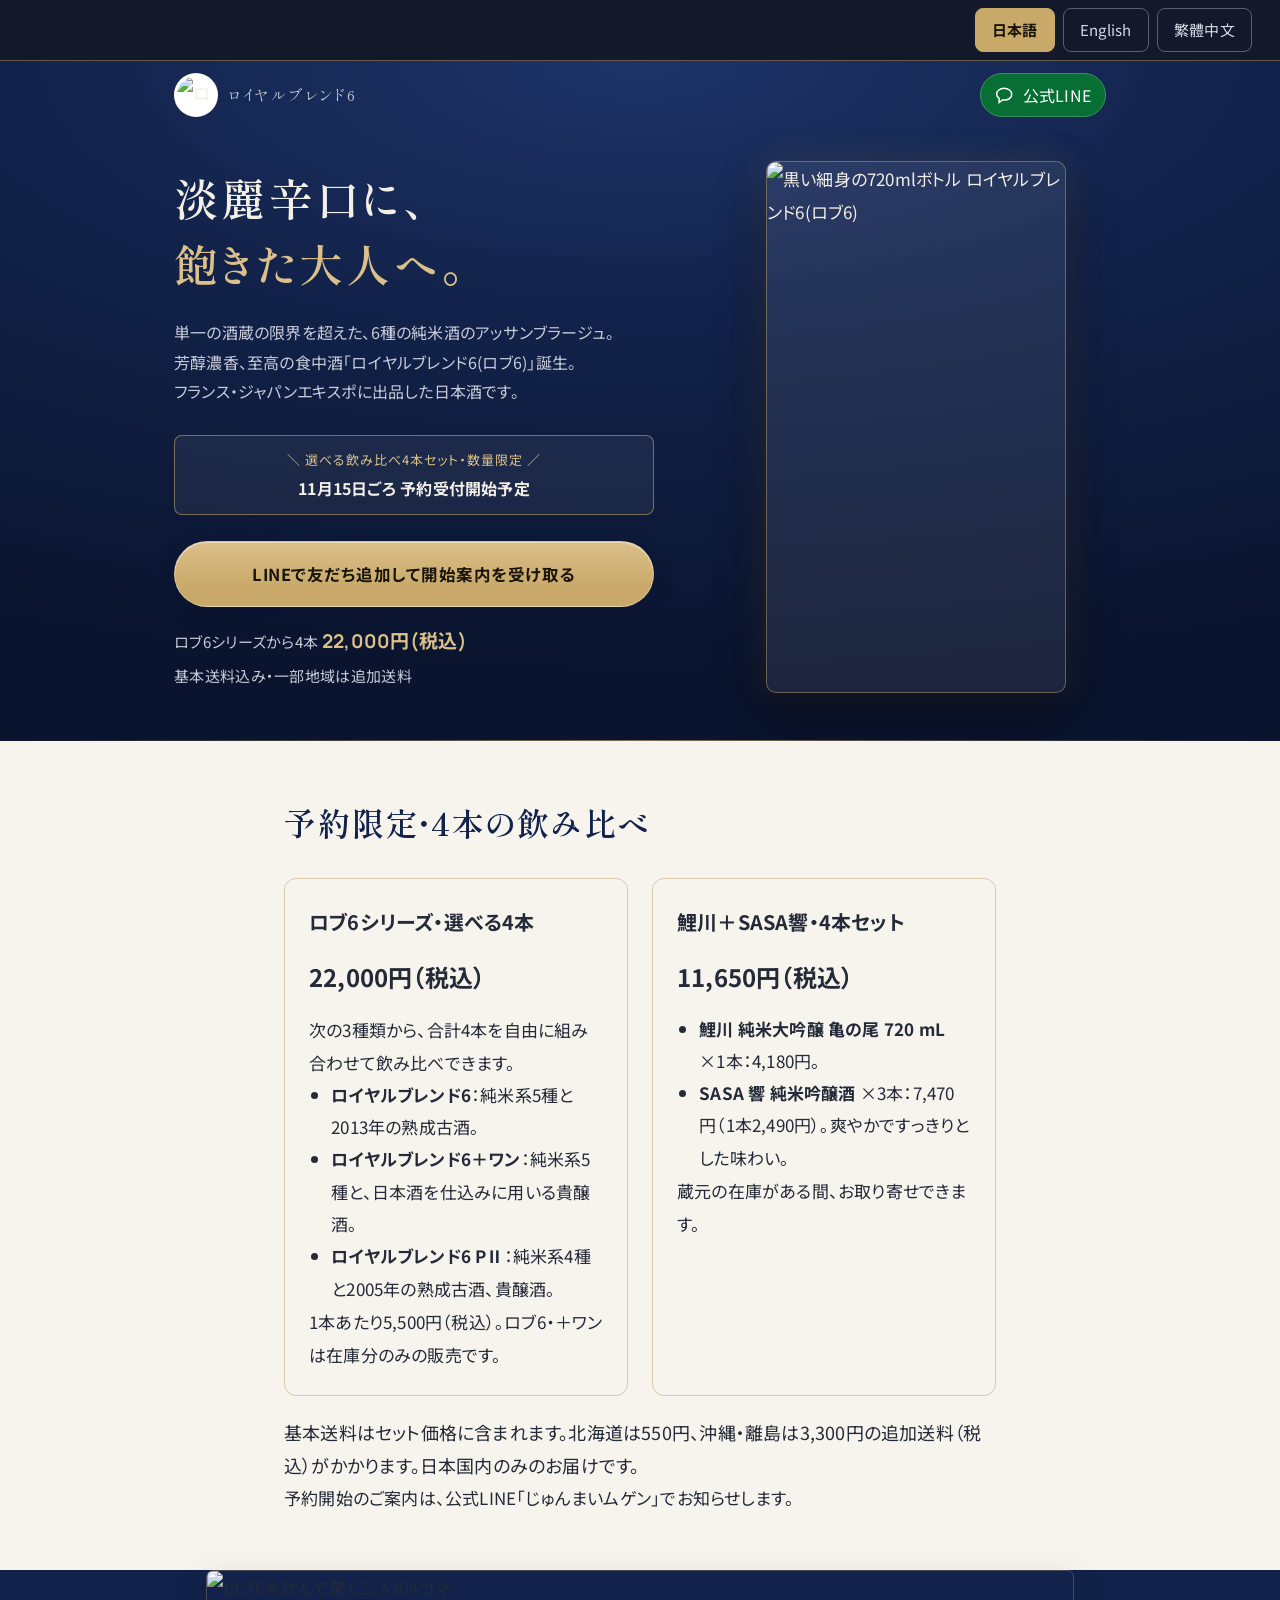
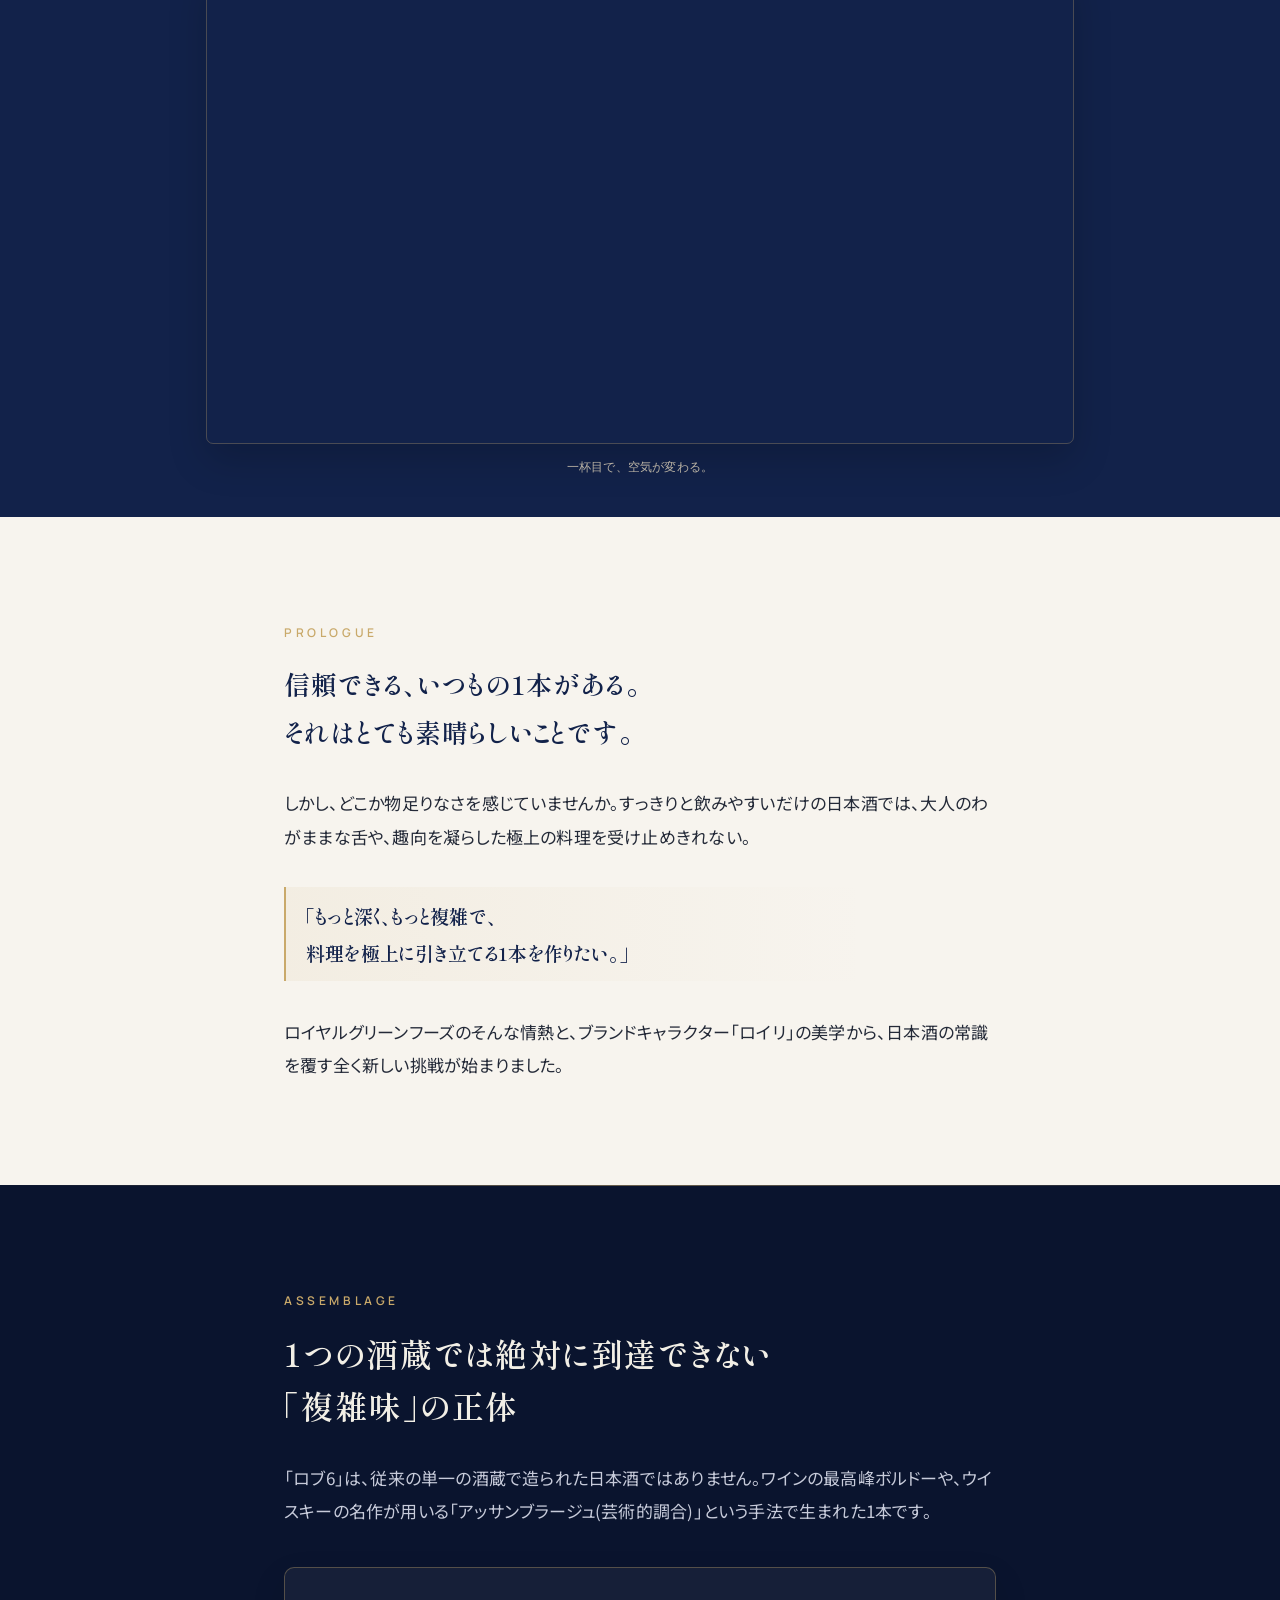
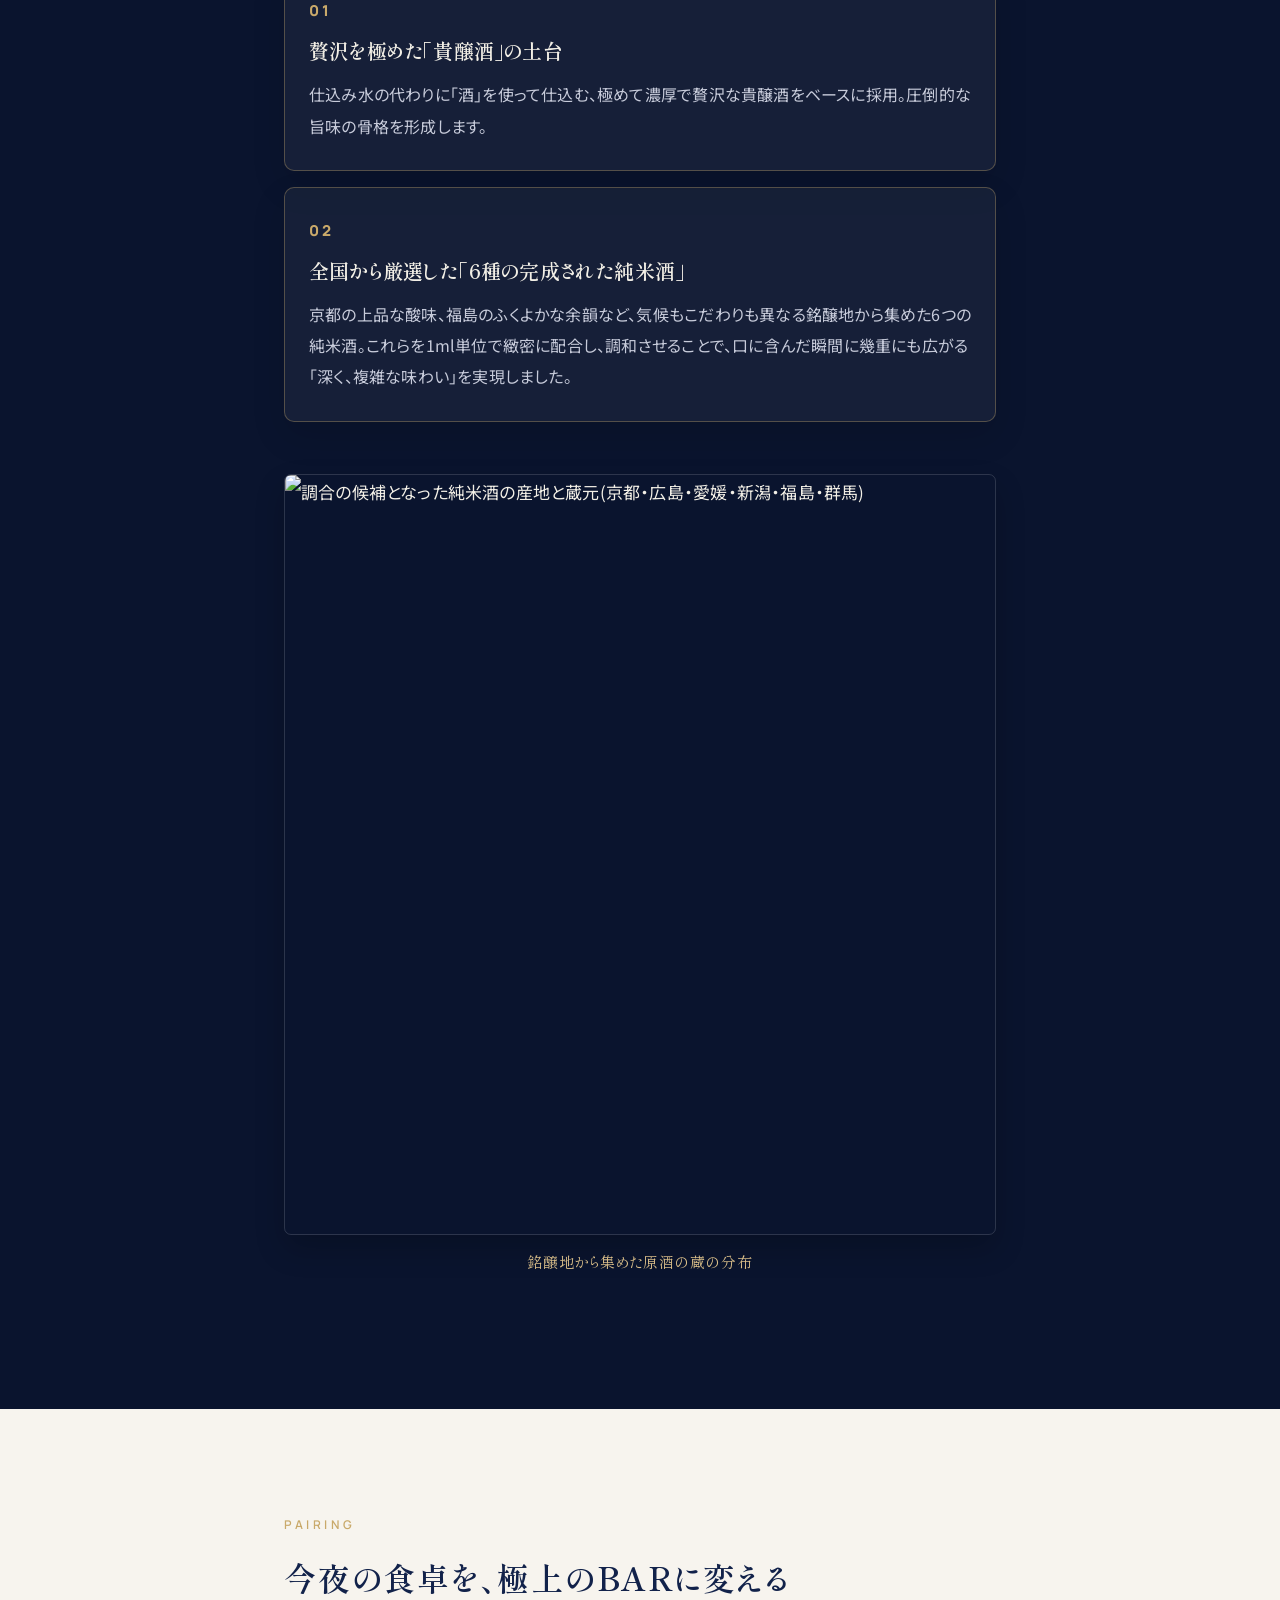
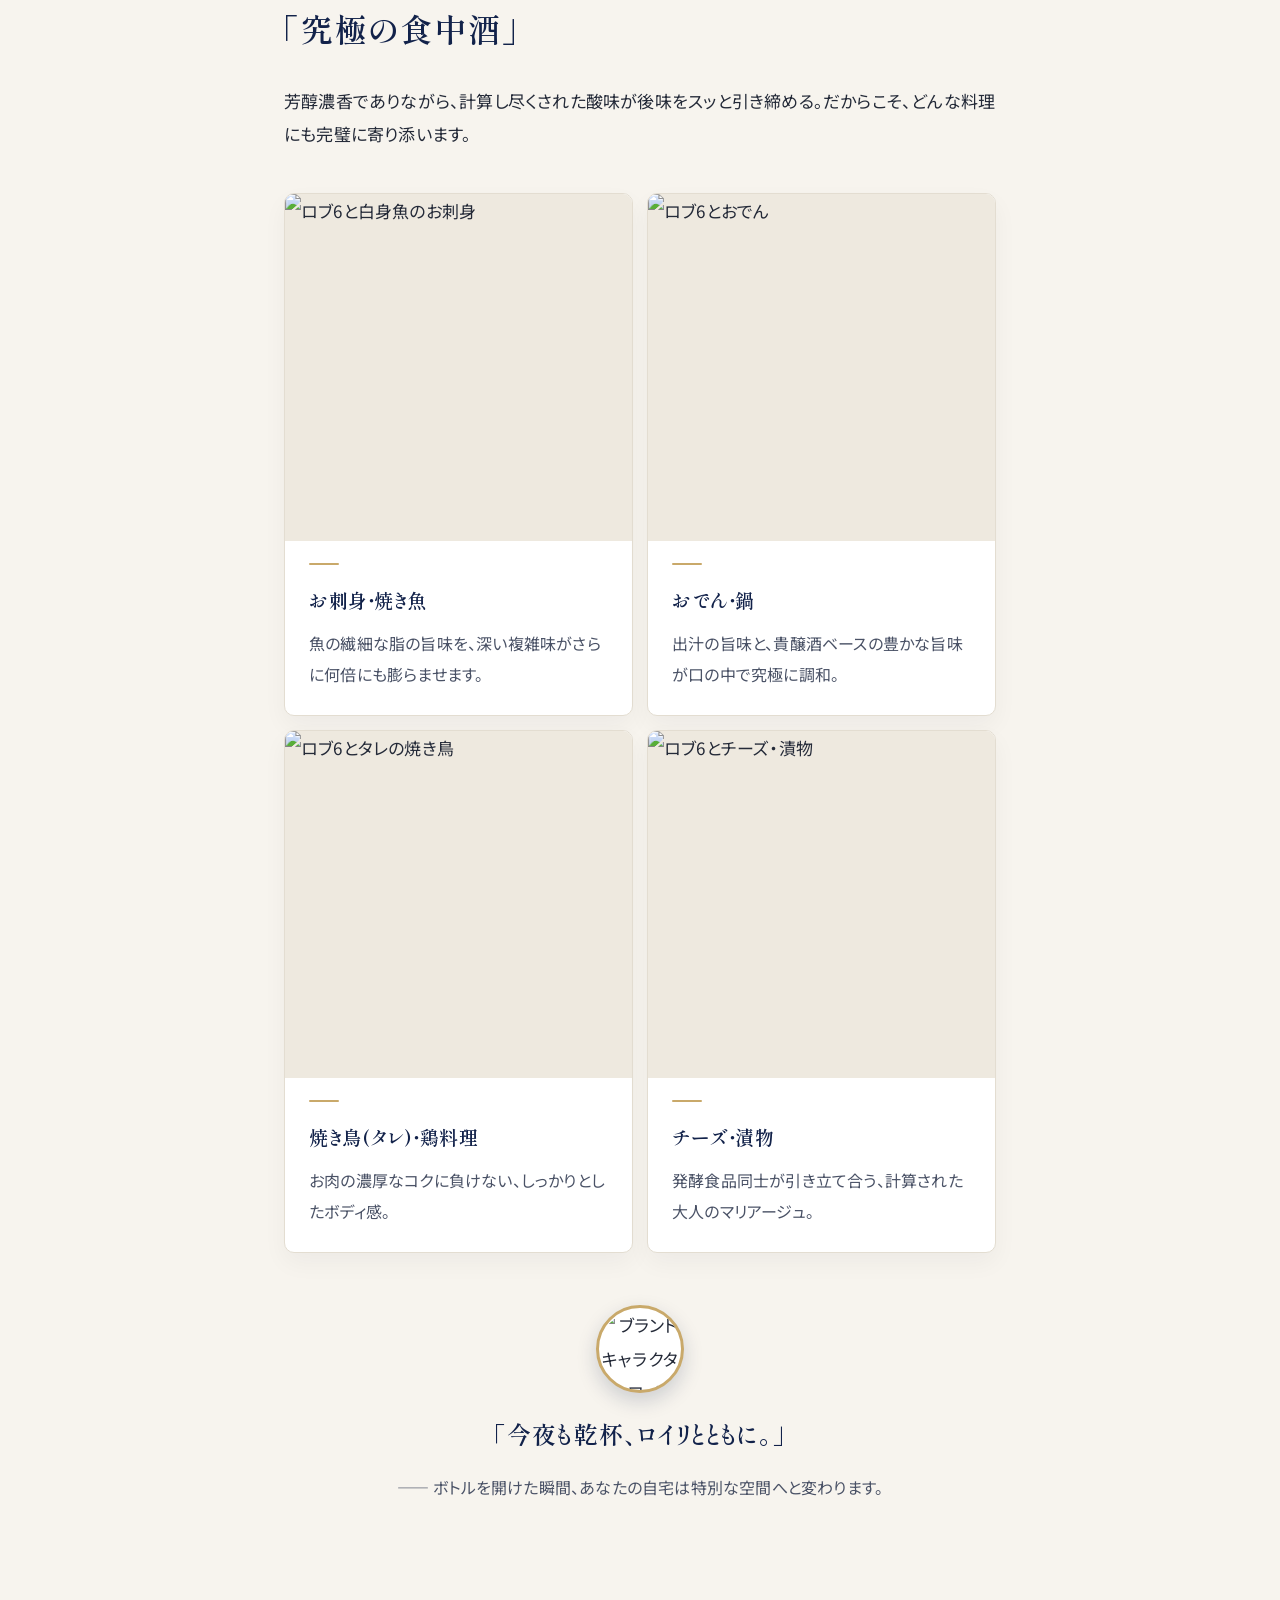
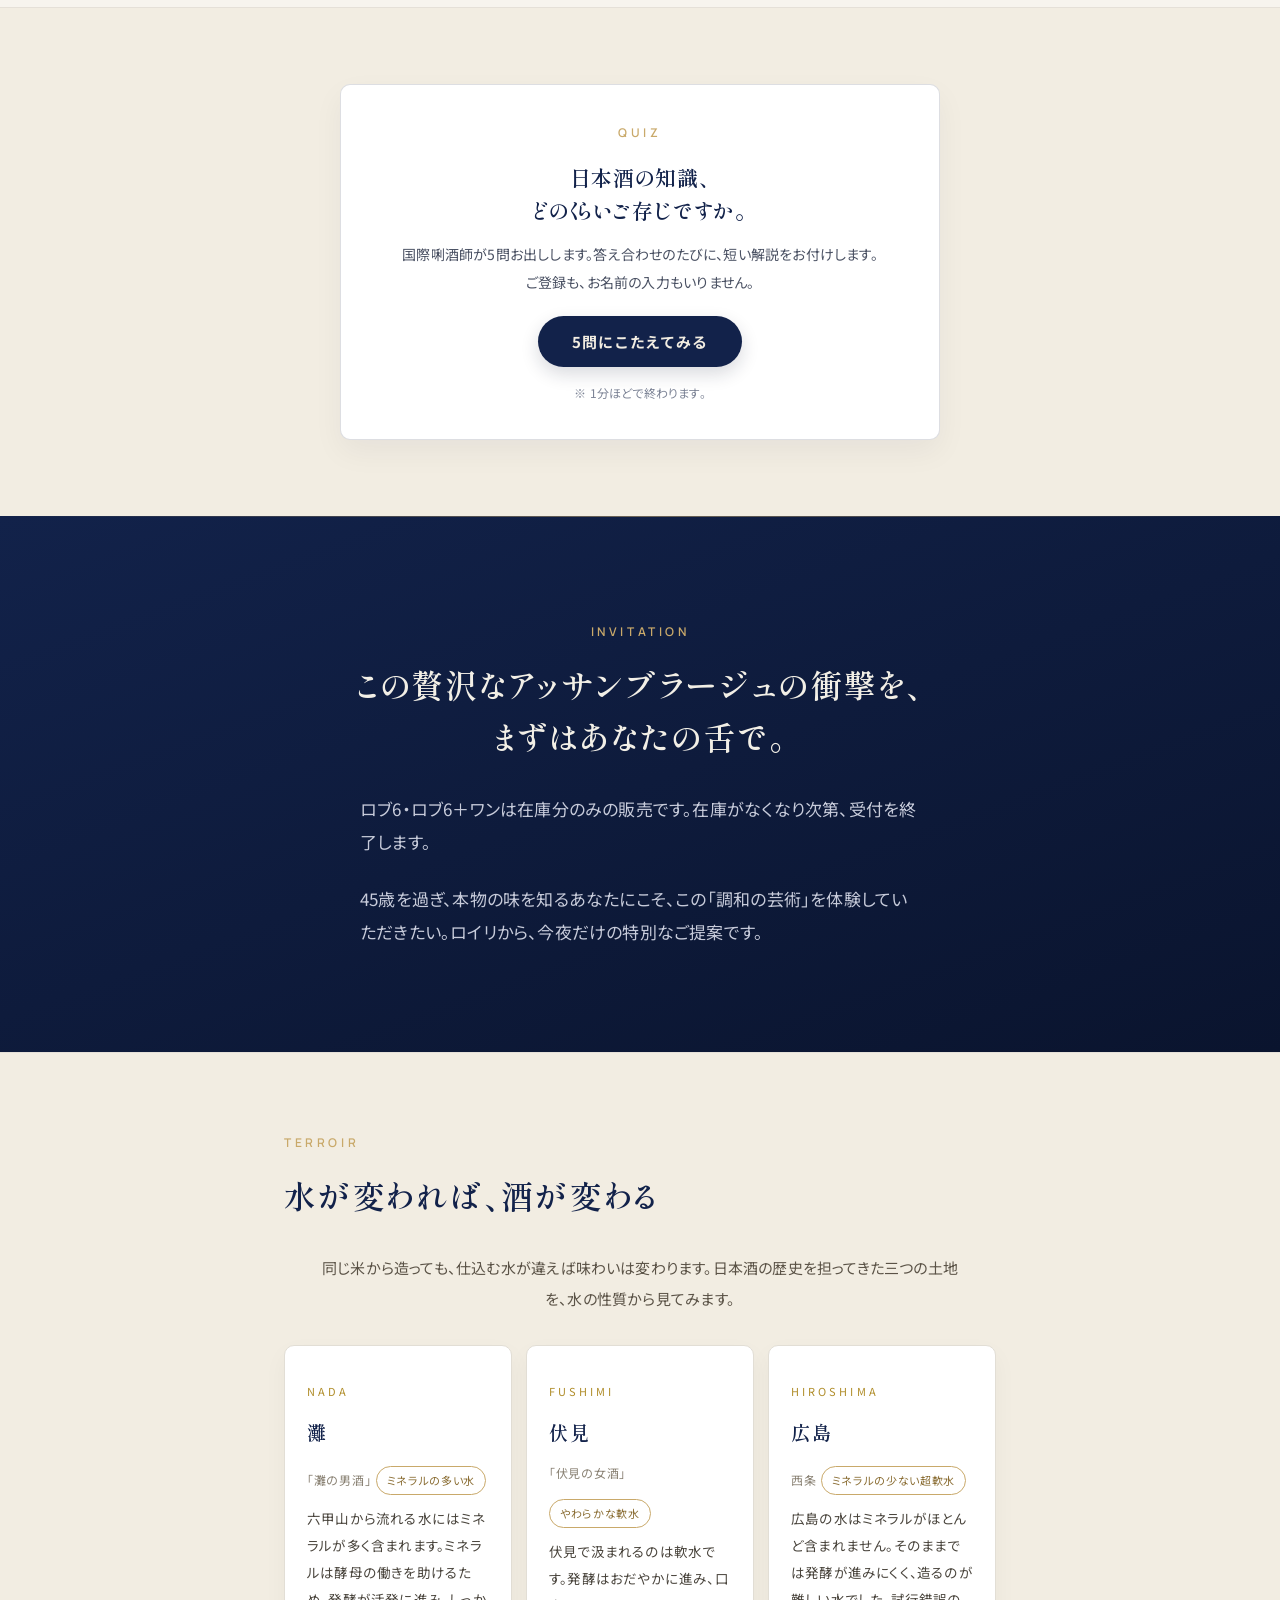
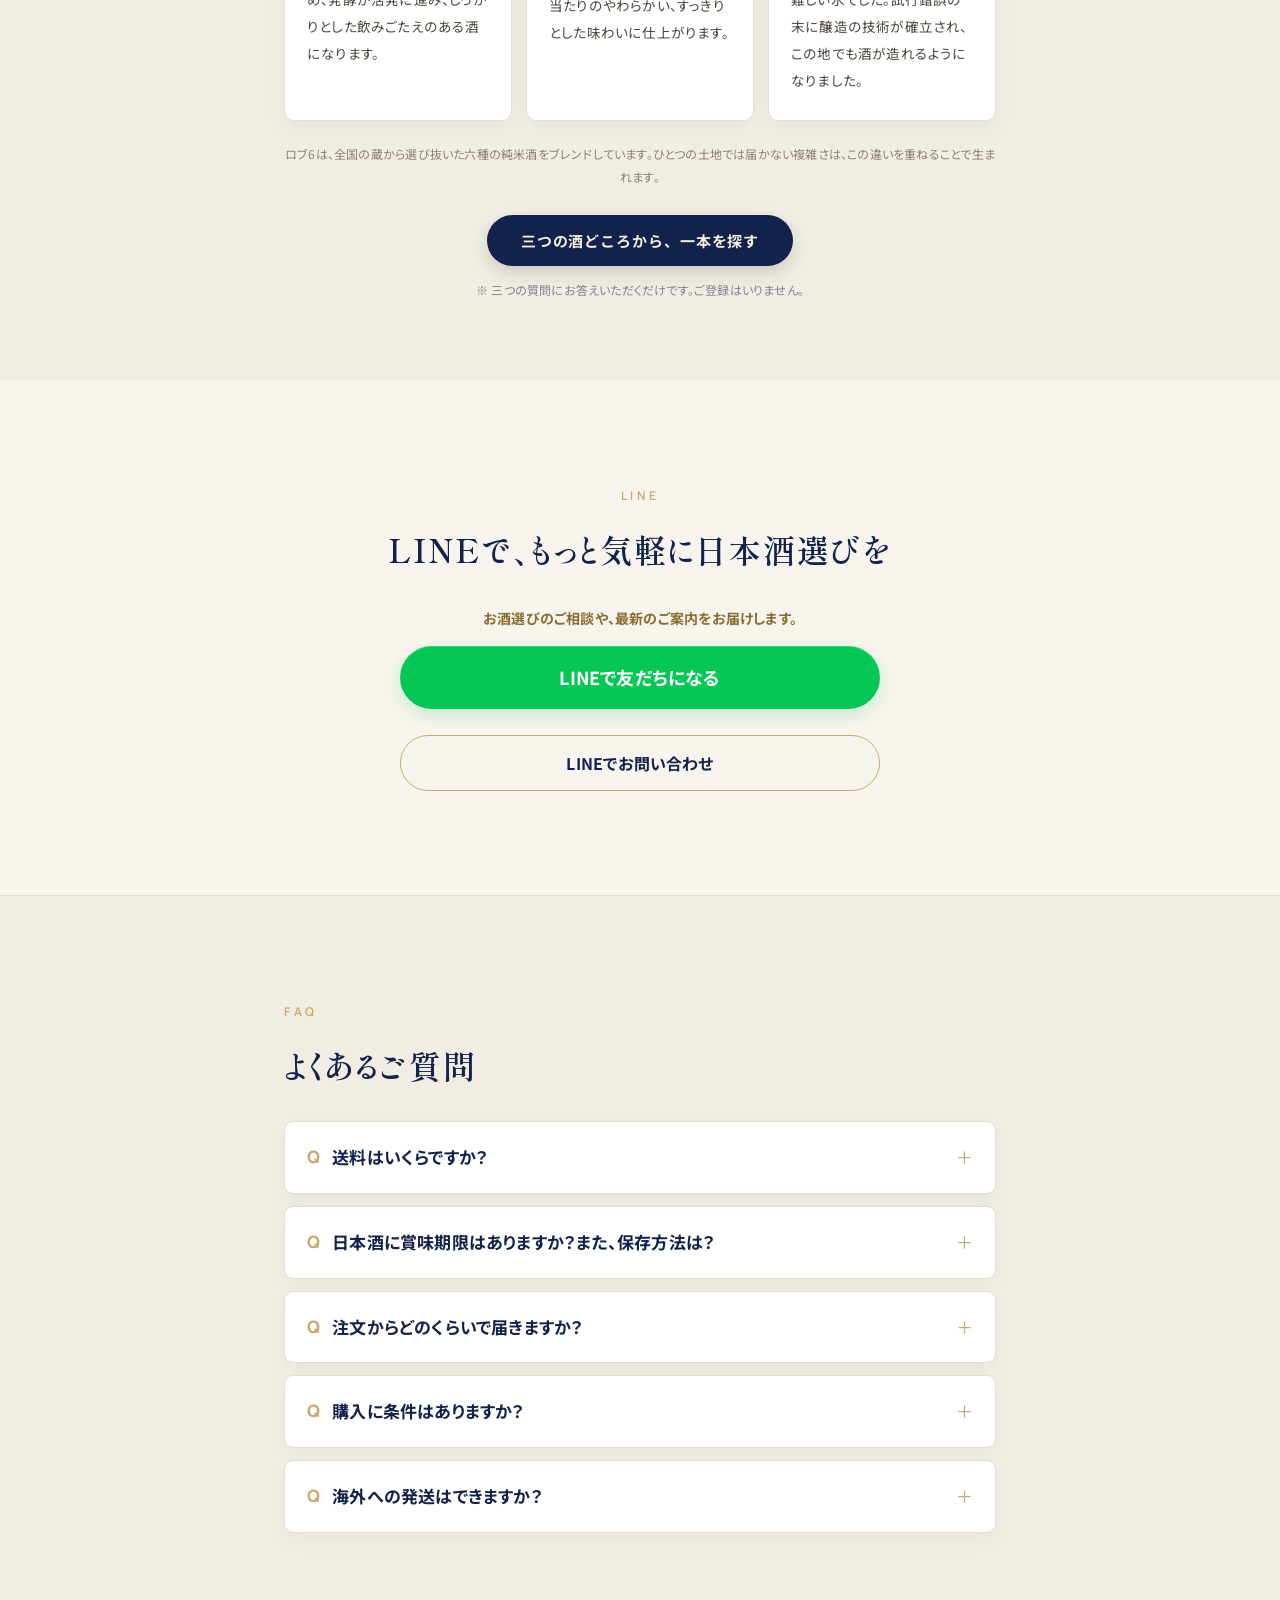
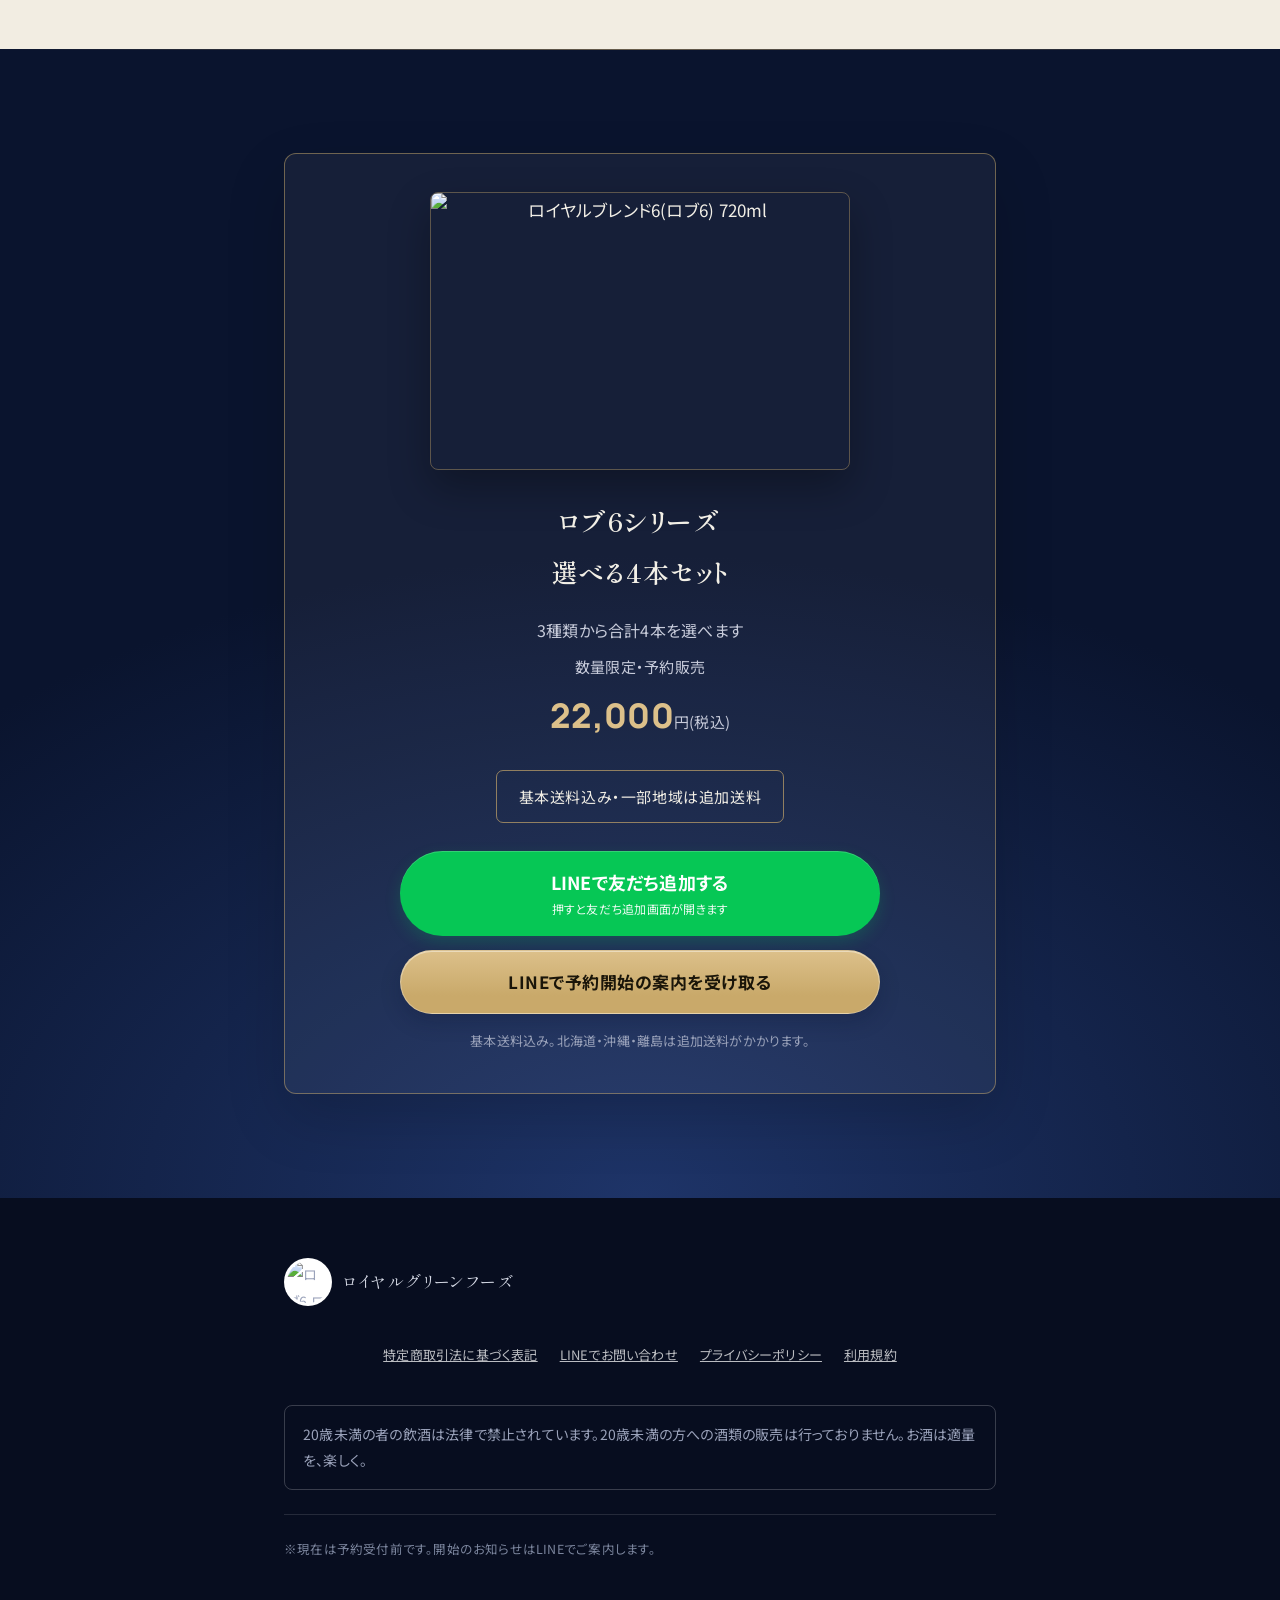
==== commit e57b7c3e: "Add official LINE entry and Japan Expo exhibition note" ====
--- a/index.html
+++ b/index.html
@@ -275,8 +275,14 @@
     display:flex;
     align-items:center;
     justify-content:space-between;
+    flex-wrap:wrap;
+    gap:12px;
     padding:12px 0 8px;
   }
+  .header-line{ display:inline-flex; align-items:center; justify-content:center; gap:8px;
+    min-height:44px; padding:8px 14px; border-radius:24px; border:1px solid #39935f;
+    background:#086f34; color:#fff; font-size:16px; line-height:1.5; text-decoration:none; }
+  .header-line svg{ width:20px; height:20px; flex-shrink:0; }
   .hero-brand{ display:flex; align-items:center; gap:10px; }
   .hero-brand img{ width:44px; height:44px; border-radius:50%; background:#fff; padding:3px; }
   .hero-brand span{ font-family:'Shippori Mincho',serif; font-size:15px; letter-spacing:.14em; color:var(--sub-on-navy); }
@@ -915,11 +921,12 @@
         <img src="rob6-assets/logo-rb6.png" alt="ロブ6 ロゴマーク">
         <span data-i18n="brand">ロイヤルブレンド6</span>
       </div>
+      <a id="headerLine" class="header-line js-line" href="https://line.me/R/ti/p/@881rdcdg" target="_blank" rel="noopener"><svg viewBox="0 0 24 24" aria-hidden="true" fill="none" stroke="currentColor" stroke-width="1.8"><path d="M20 11c0 4-3.6 7-8 7H9l-4 3v-5c-2-1.2-3-3-3-5 0-4 4-7 9-7s9 3 9 7Z"/></svg><span data-i18n="headerLine">公式LINE</span></a>
     </div>
 
     <div class="hero-body">
       <h1 class="hero-copy" data-i18n="heroCopy">淡麗辛口に、<br><span class="accent">飽きた大人へ。</span></h1>
-      <p class="hero-sub" data-i18n="heroSub">単一の酒蔵の限界を超えた、6種の純米酒のアッサンブラージュ。<br>芳醇濃香、至高の食中酒「ロイヤルブレンド6(ロブ6)」誕生。</p>
+      <p class="hero-sub" data-i18n="heroSub">単一の酒蔵の限界を超えた、6種の純米酒のアッサンブラージュ。<br>芳醇濃香、至高の食中酒「ロイヤルブレンド6(ロブ6)」誕生。<br>フランス・ジャパンエキスポに出品した日本酒です。</p>
 
       <div class="hero-visual">
         <div class="hero-bottle">
@@ -1247,7 +1254,8 @@
       notice: '',
       brand: 'ロイヤルブレンド6',
       heroCopy: '淡麗辛口に、<br><span class="accent">飽きた大人へ。</span>',
-      heroSub: '単一の酒蔵の限界を超えた、6種の純米酒のアッサンブラージュ。<br>芳醇濃香、至高の食中酒「ロイヤルブレンド6(ロブ6)」誕生。',
+      headerLine: '公式LINE',
+      heroSub: '単一の酒蔵の限界を超えた、6種の純米酒のアッサンブラージュ。<br>芳醇濃香、至高の食中酒「ロイヤルブレンド6(ロブ6)」誕生。<br>フランス・ジャパンエキスポに出品した日本酒です。',
       couponSlash: '＼ 飲み比べ4本セット・先着10名様 ／',
       couponMain: '11月15日ごろ 予約受付開始予定',
       cta1: 'LINEで友だち追加して開始案内を受け取る',
@@ -1351,7 +1359,8 @@
       notice: '',
       brand: 'Royal Blend 6',
       heroCopy: 'Beyond light and dry —<br><span class="accent">sake for the discerning adult.</span>',
-      heroSub: 'An assemblage of six junmai sake that goes beyond the limits of any single brewery.<br>Rich and aromatic, Royal Blend 6 (ROB6) is the consummate sake for the table.',
+      headerLine: 'Official LINE',
+      heroSub: 'An assemblage of six junmai sake that goes beyond the limits of any single brewery.<br>Rich and aromatic, Royal Blend 6 (ROB6) is the consummate sake for the table.<br>Presented at Japan Expo in France.',
       couponSlash: '— Four-bottle tasting set, first 10 customers —',
       couponMain: 'Pre-orders planned from around November 15',
       cta1: 'Add us on LINE for the pre-order announcement',
@@ -1455,7 +1464,8 @@
       notice: '',
       brand: 'Royal Blend 6',
       heroCopy: '淡麗辛口，已經喝膩？<br><span class="accent">獻給懂酒的大人。</span>',
-      heroSub: '突破單一酒藏極限的6種純米酒調和(Assemblage)。<br>芳醇濃香、至高佐餐酒「Royal Blend 6(ROB6)」誕生。',
+      headerLine: '官方LINE',
+      heroSub: '突破單一酒藏極限的6種純米酒調和(Assemblage)。<br>芳醇濃香、至高佐餐酒「Royal Blend 6(ROB6)」誕生。<br>曾於法國Japan Expo展出。',
       couponSlash: '＼ 四瓶品飲套組・限前10名 ／',
       couponMain: '預計11月15日前後開放預購',
       cta1: '加入LINE好友並接收預購通知',
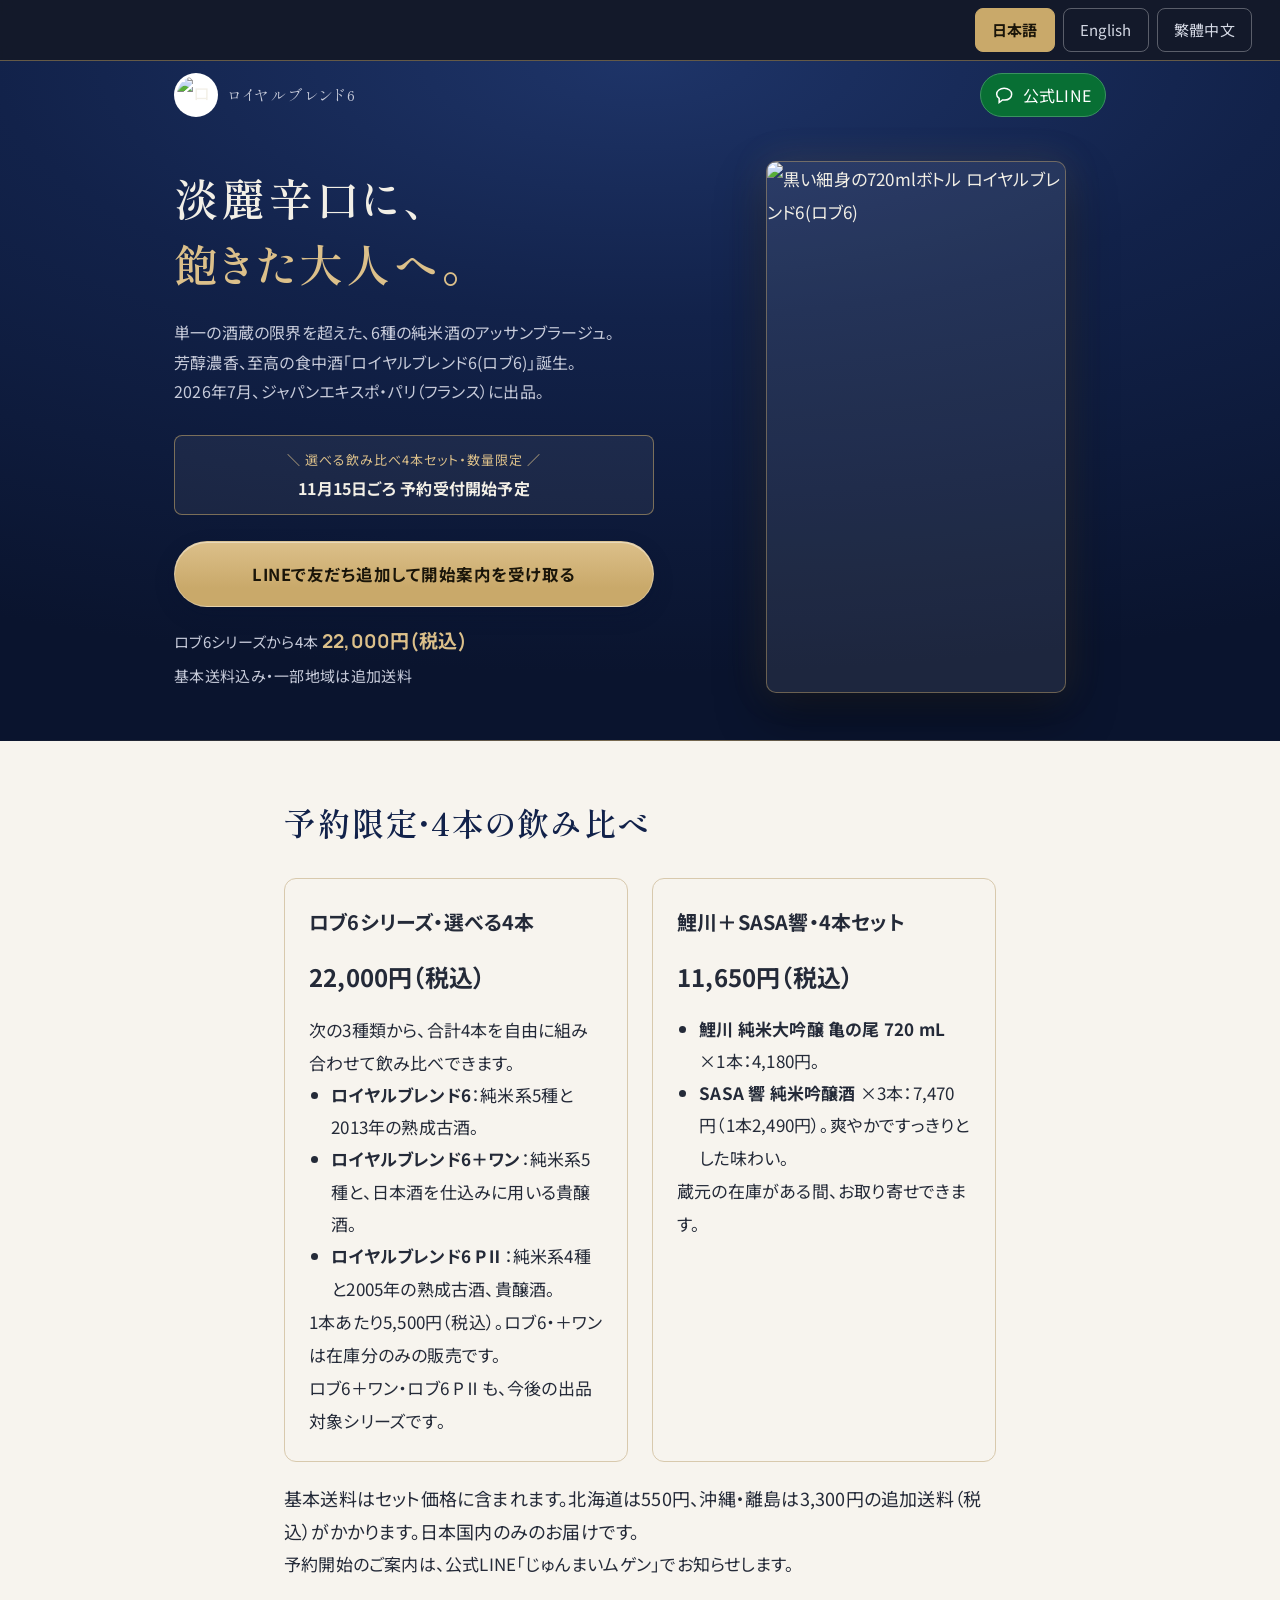
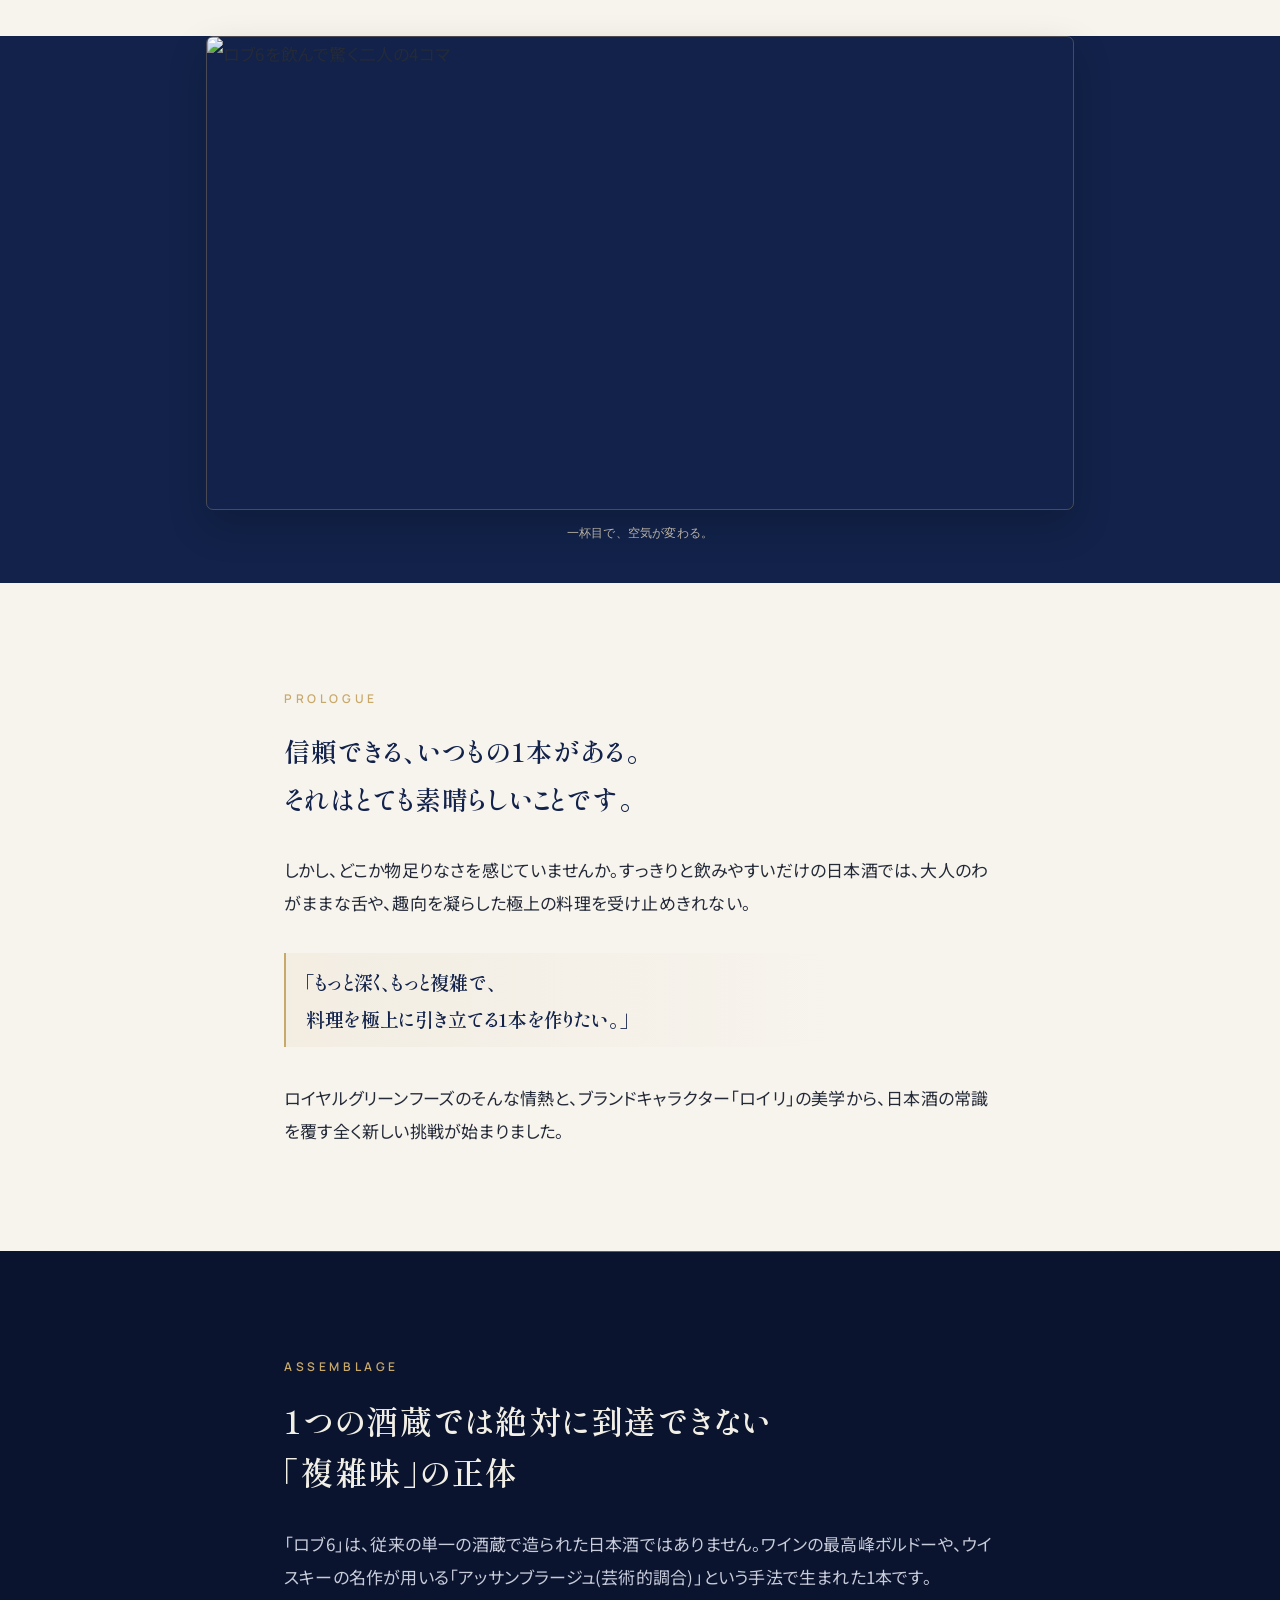
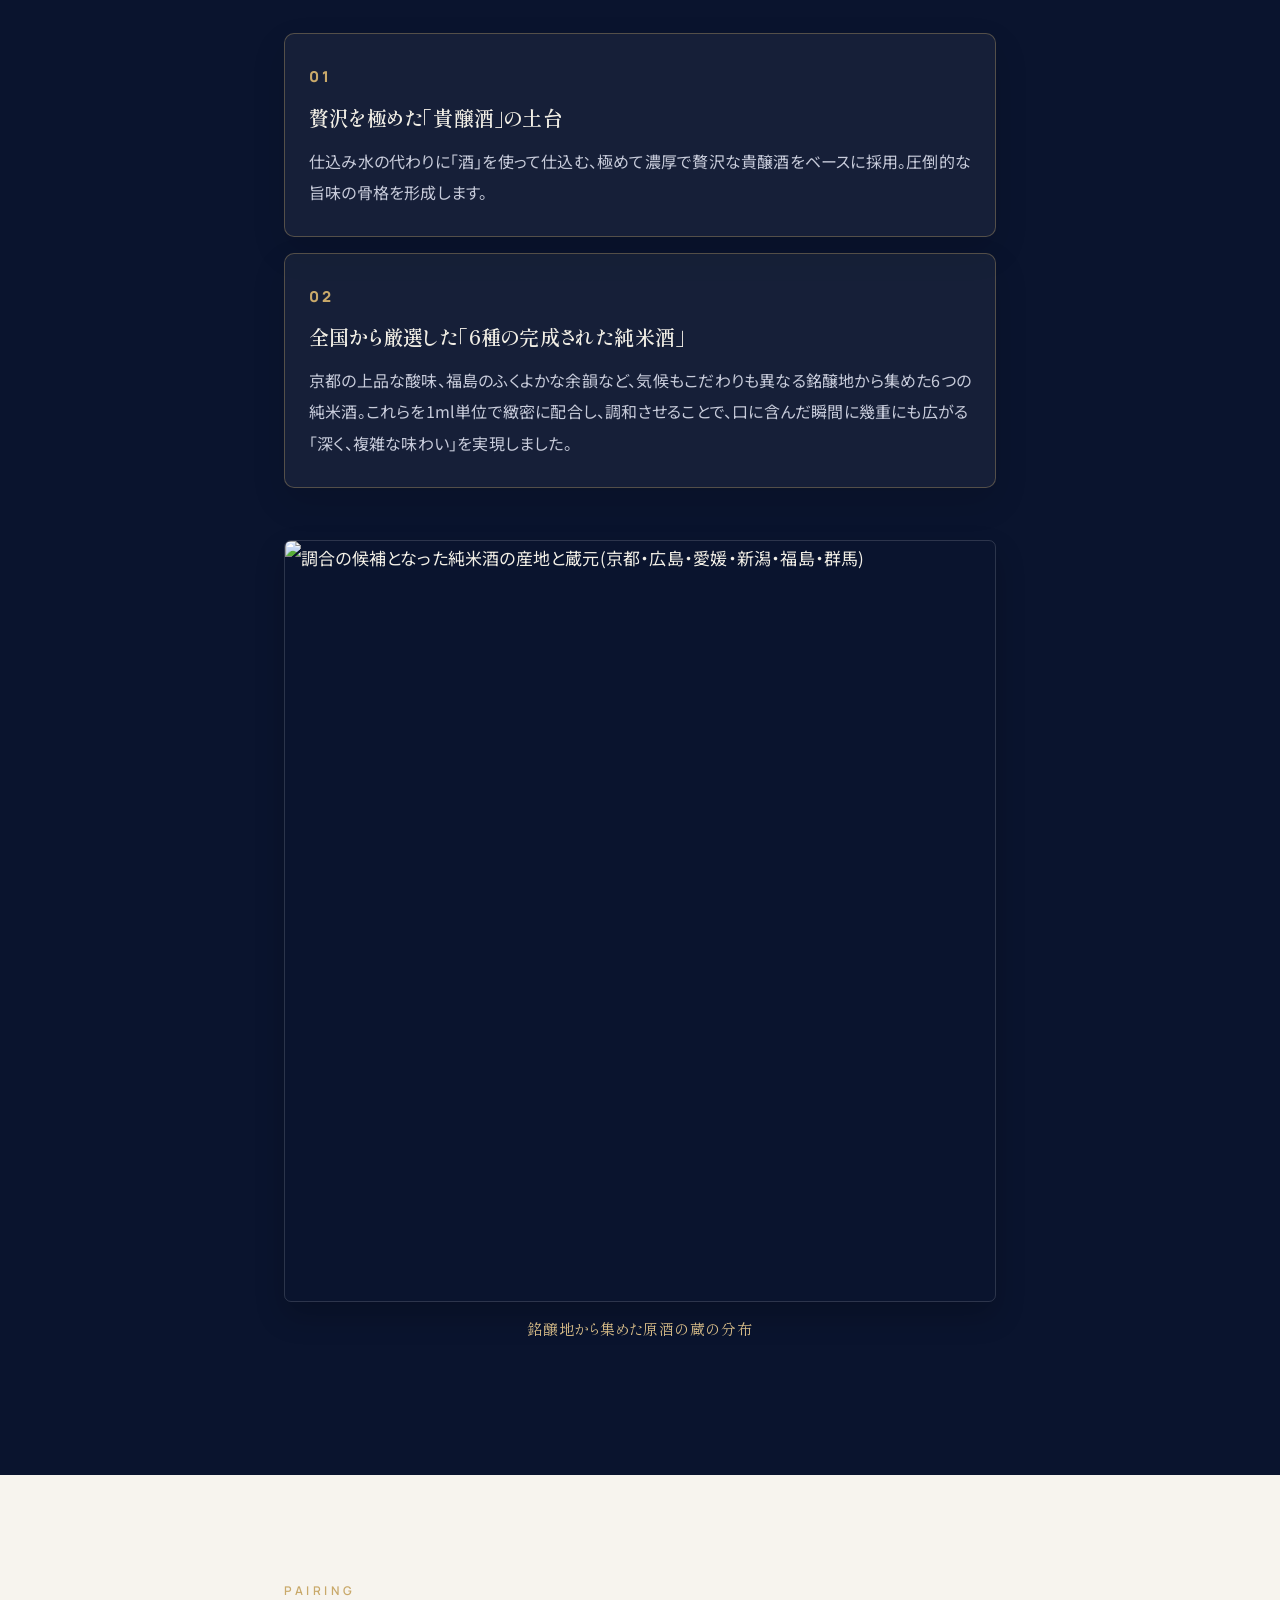
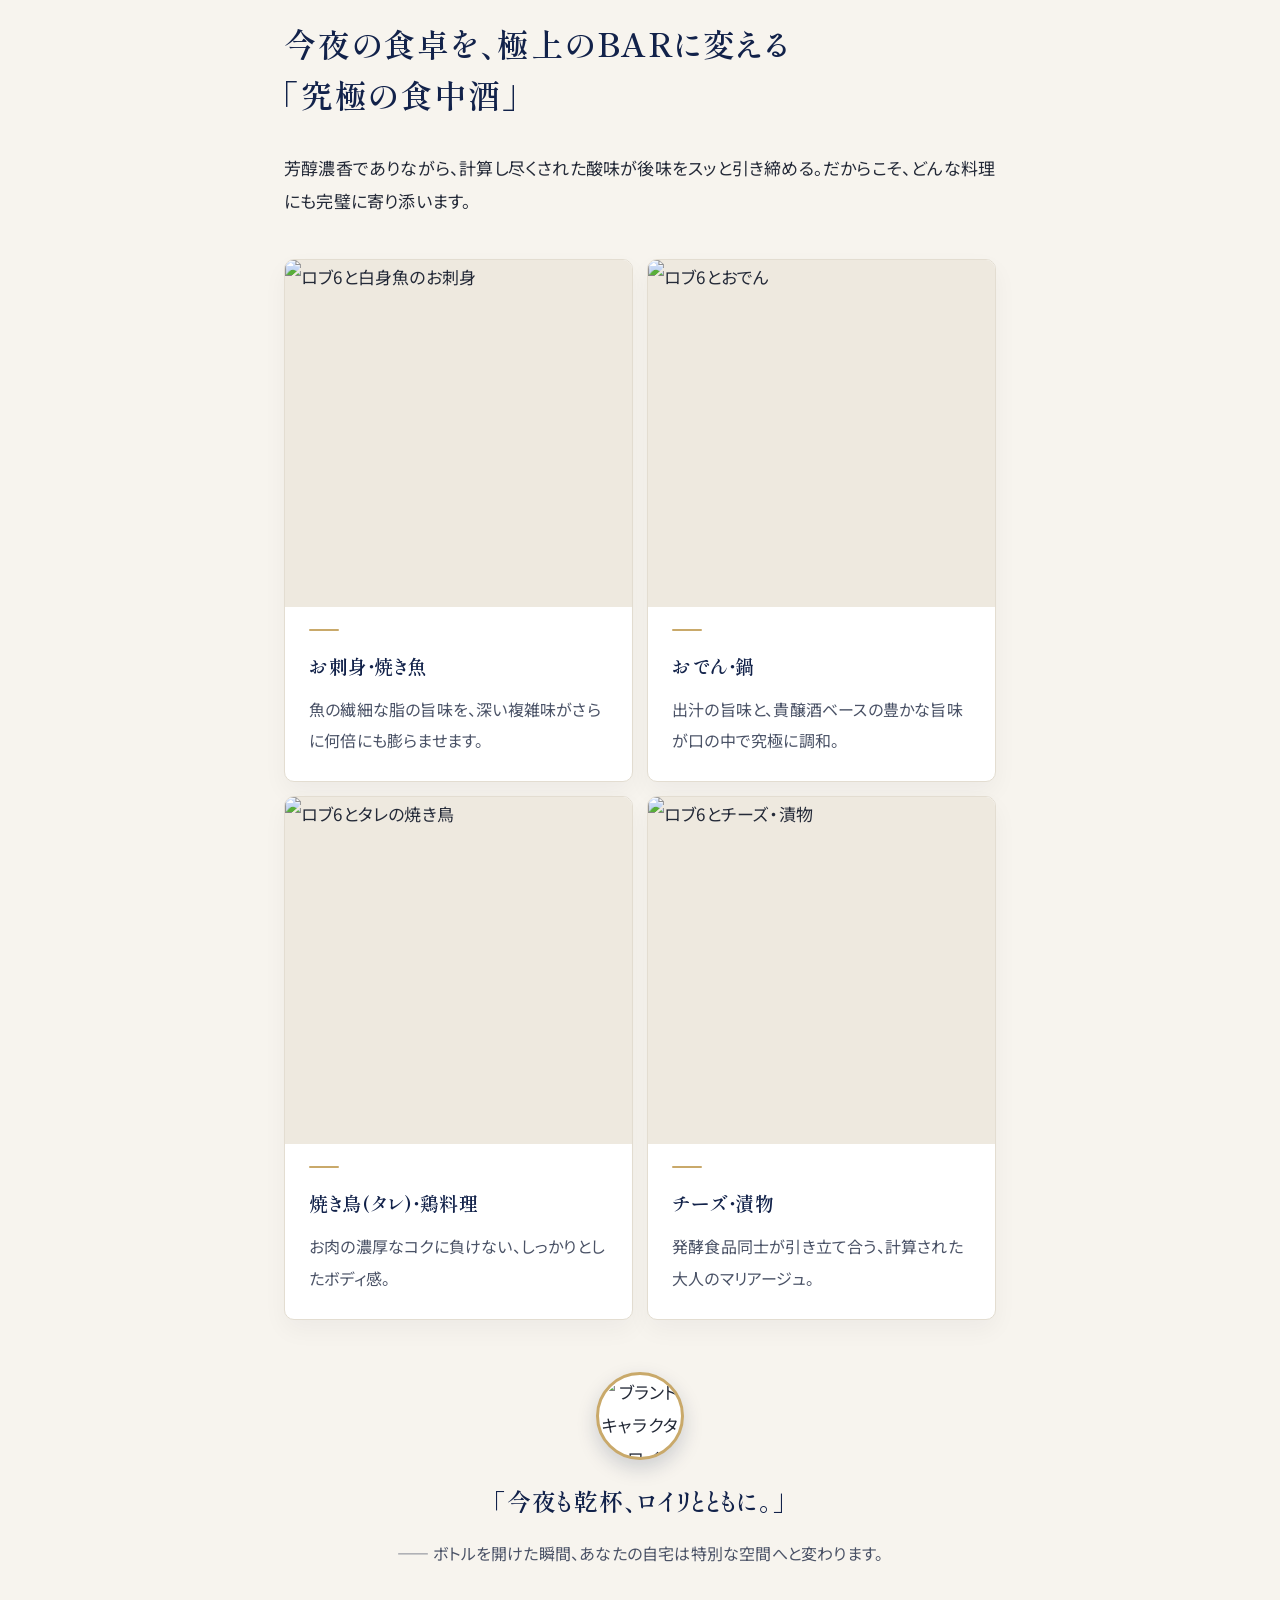
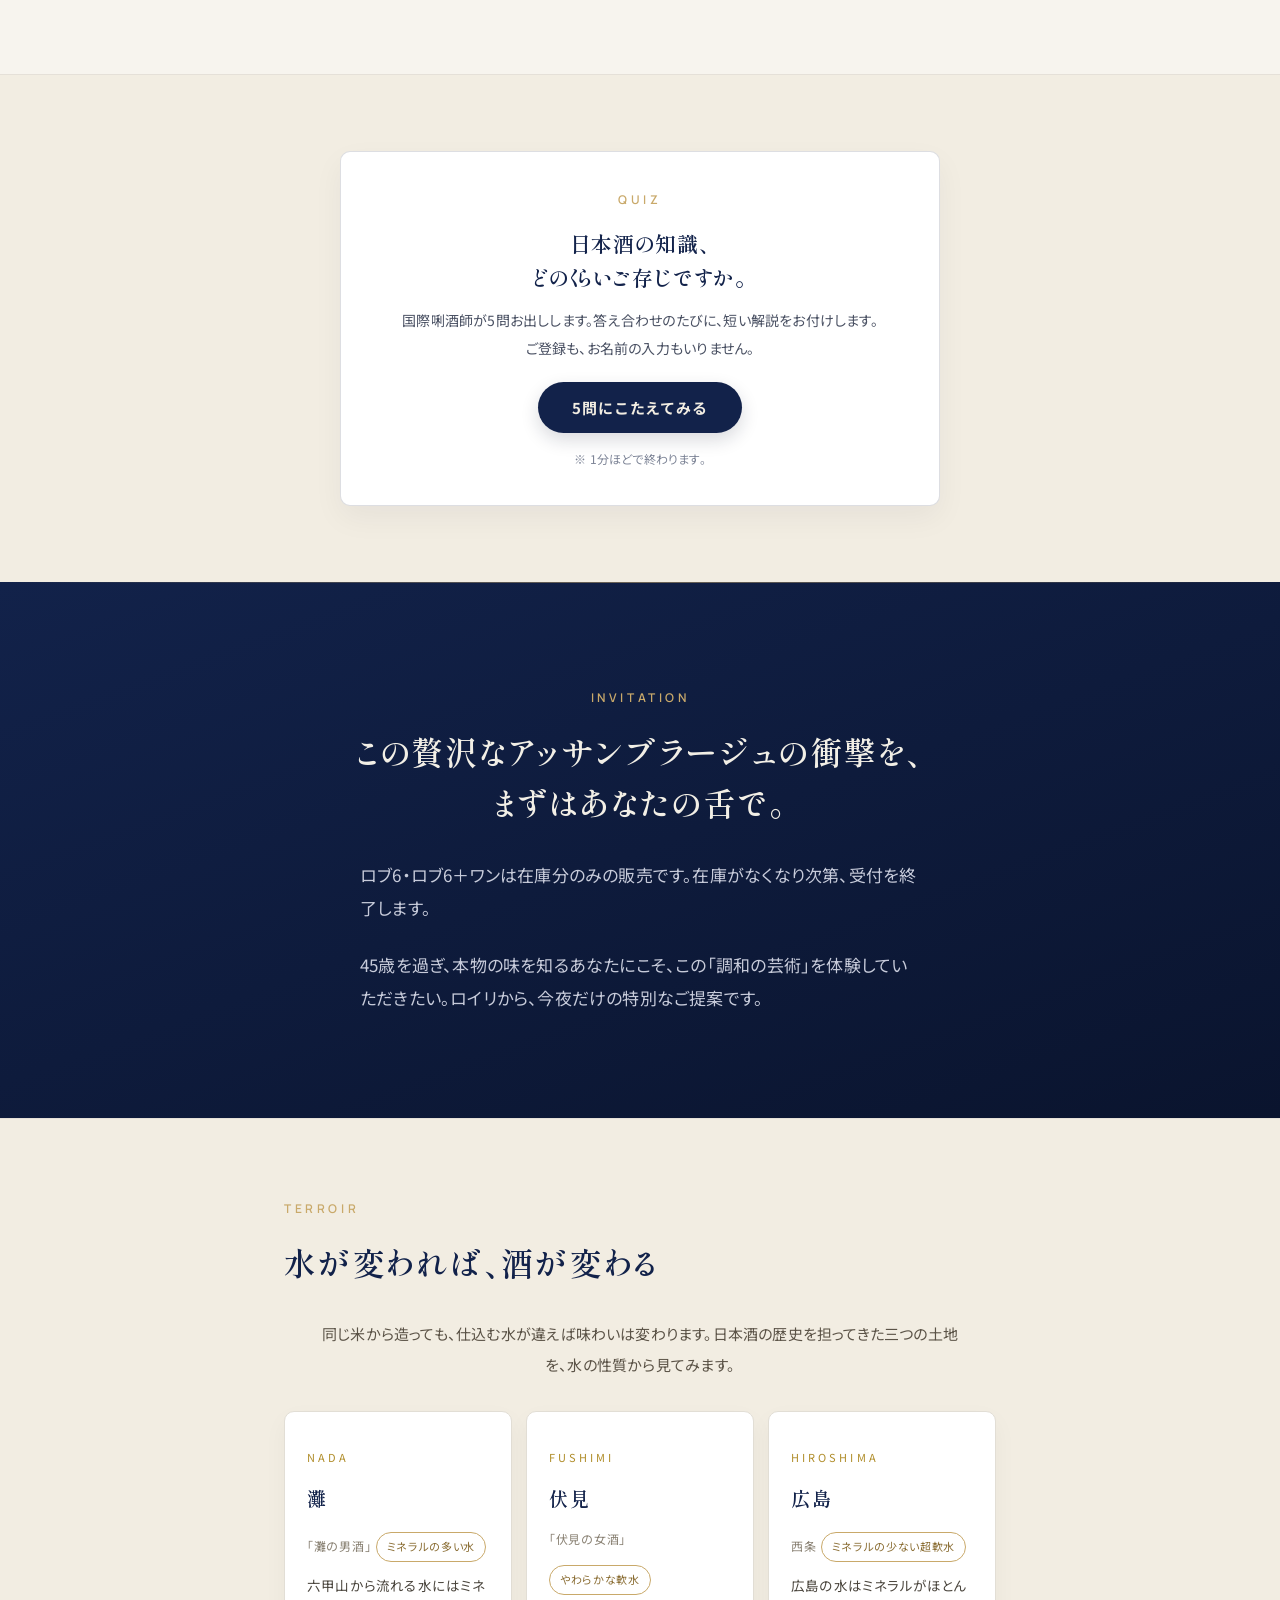
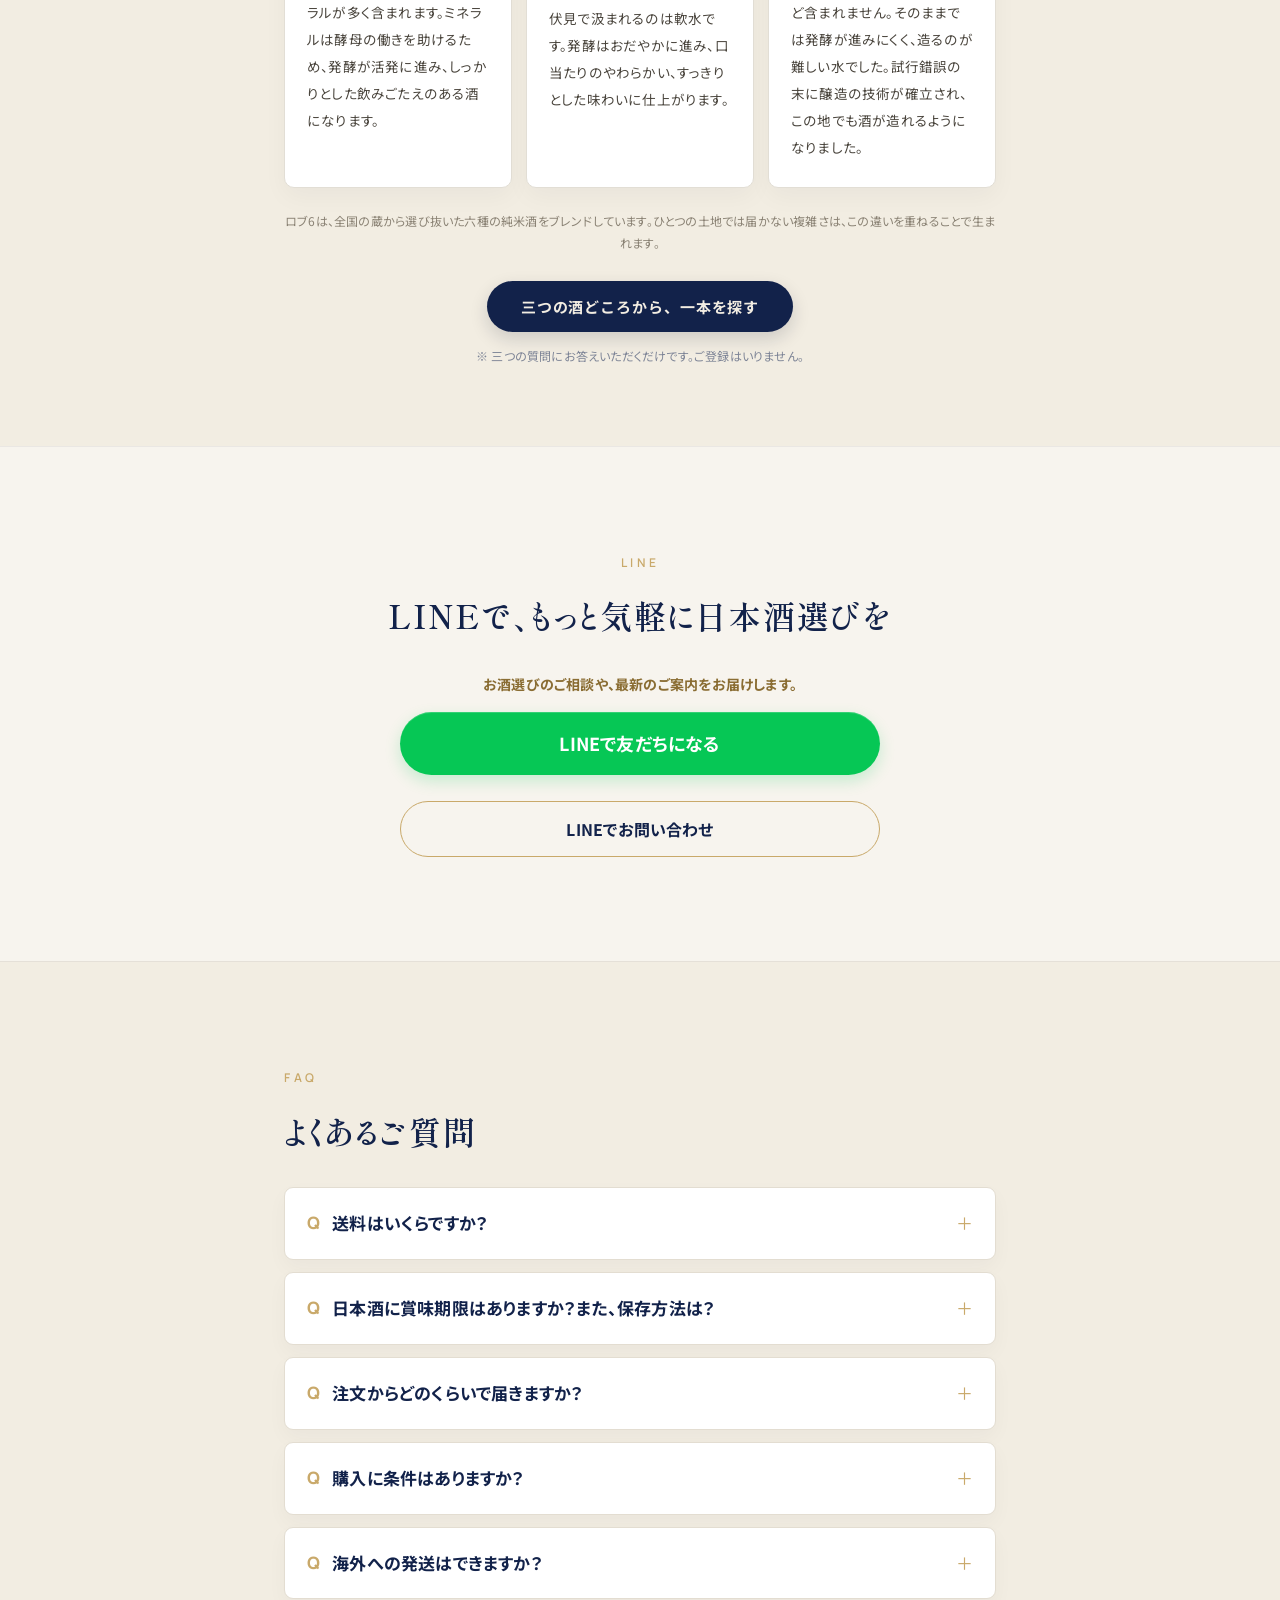
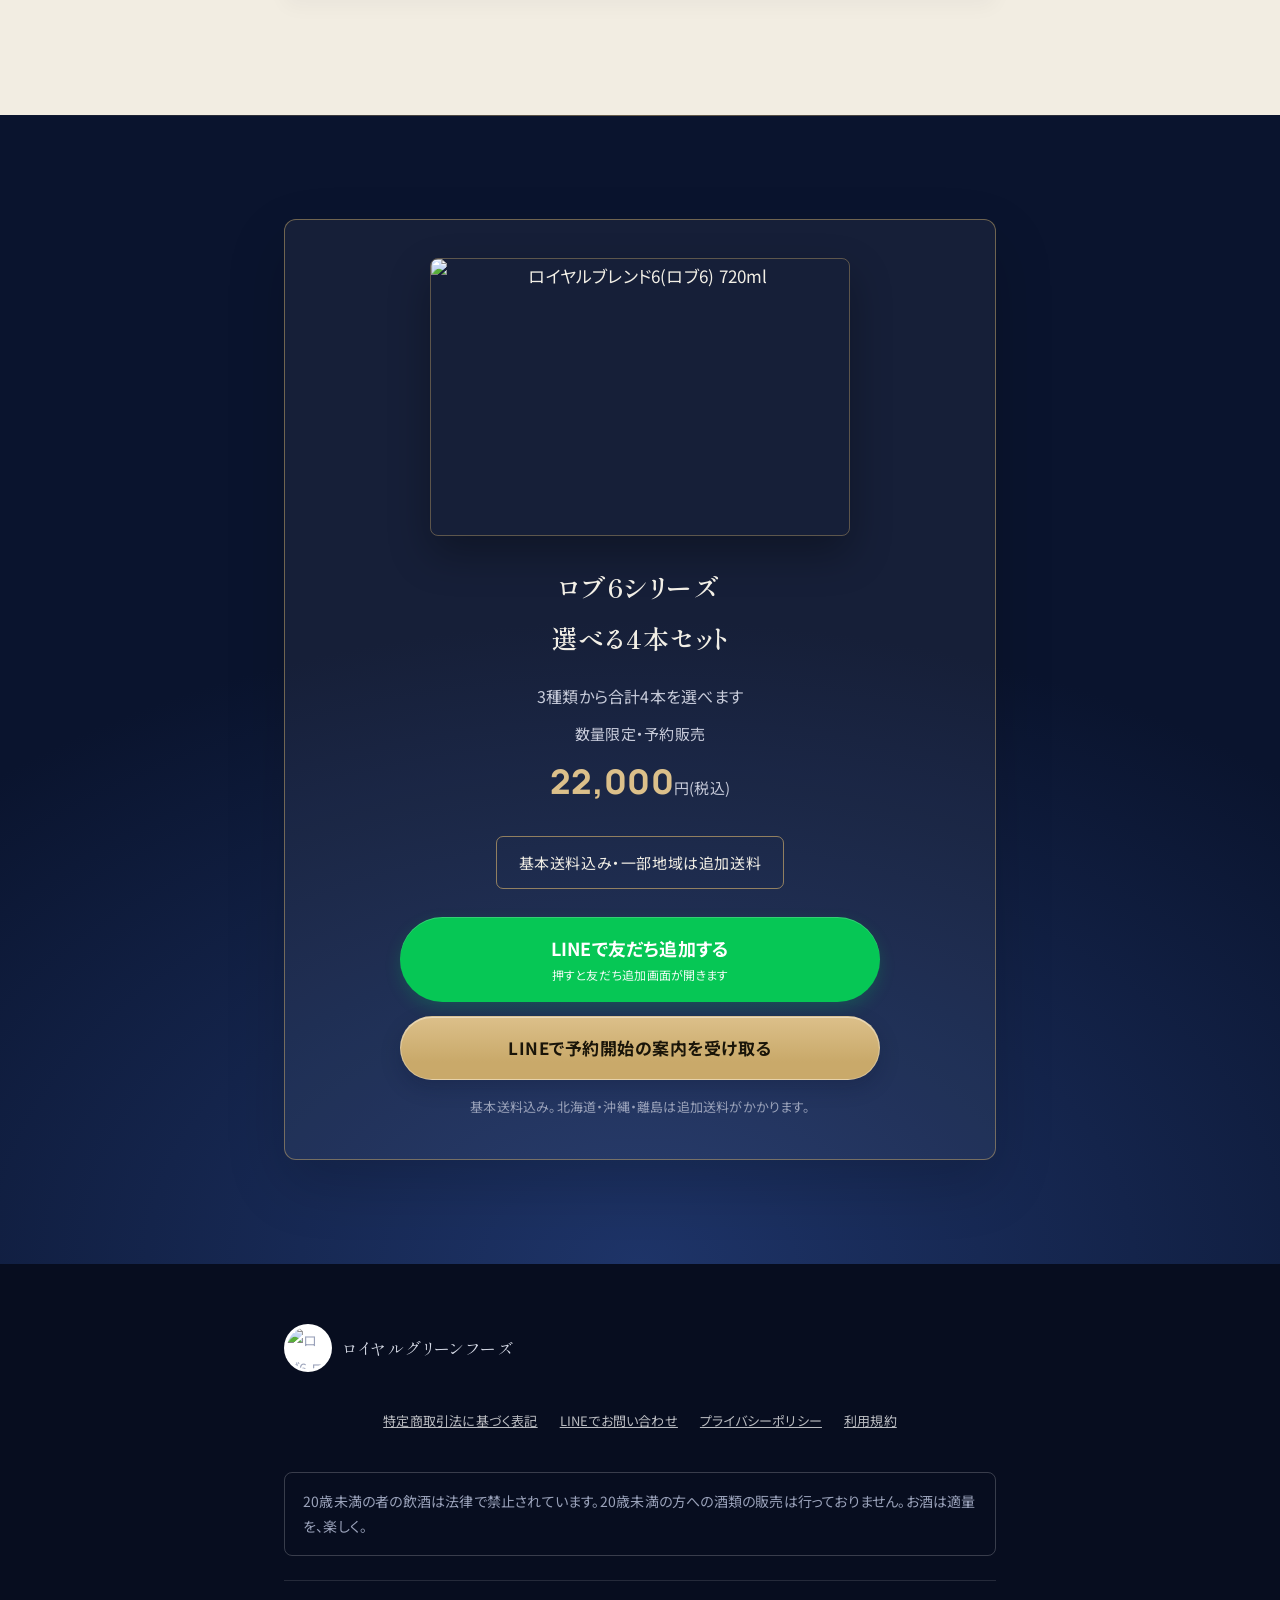
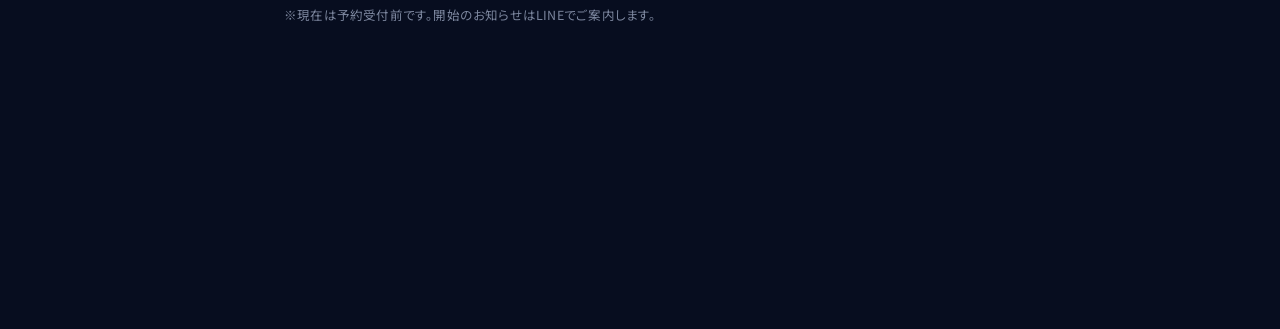
==== commit 4a111fbd: "Complete exhibition details and restore simmered-food filter" ====
--- a/index.html
+++ b/index.html
@@ -926,7 +926,7 @@
 
     <div class="hero-body">
       <h1 class="hero-copy" data-i18n="heroCopy">淡麗辛口に、<br><span class="accent">飽きた大人へ。</span></h1>
-      <p class="hero-sub" data-i18n="heroSub">単一の酒蔵の限界を超えた、6種の純米酒のアッサンブラージュ。<br>芳醇濃香、至高の食中酒「ロイヤルブレンド6(ロブ6)」誕生。<br>フランス・ジャパンエキスポに出品した日本酒です。</p>
+      <p class="hero-sub" data-i18n="heroSub">単一の酒蔵の限界を超えた、6種の純米酒のアッサンブラージュ。<br>芳醇濃香、至高の食中酒「ロイヤルブレンド6(ロブ6)」誕生。<br>2026年7月、ジャパンエキスポ・パリ（フランス）に出品。</p>
 
       <div class="hero-visual">
         <div class="hero-bottle">
@@ -958,6 +958,7 @@
         <li><strong>ロイヤルブレンド6 PⅡ</strong>：純米系4種と2005年の熟成古酒、貴醸酒。</li>
       </ul>
       <p>1本あたり5,500円（税込）。ロブ6・＋ワンは在庫分のみの販売です。</p>
+      <p id="exhibition-series" data-i18n="exhibitionSeries">ロブ6＋ワン・ロブ6 PⅡも、今後の出品対象シリーズです。</p>
     </article>
     <article style="border:1px solid #d8c9ad;border-radius:12px;padding:24px">
       <h3>鯉川＋SASA響・4本セット</h3>
@@ -1255,7 +1256,8 @@
       brand: 'ロイヤルブレンド6',
       heroCopy: '淡麗辛口に、<br><span class="accent">飽きた大人へ。</span>',
       headerLine: '公式LINE',
-      heroSub: '単一の酒蔵の限界を超えた、6種の純米酒のアッサンブラージュ。<br>芳醇濃香、至高の食中酒「ロイヤルブレンド6(ロブ6)」誕生。<br>フランス・ジャパンエキスポに出品した日本酒です。',
+      heroSub: '単一の酒蔵の限界を超えた、6種の純米酒のアッサンブラージュ。<br>芳醇濃香、至高の食中酒「ロイヤルブレンド6(ロブ6)」誕生。<br>2026年7月、ジャパンエキスポ・パリ（フランス）に出品。',
+      exhibitionSeries: 'ロブ6＋ワン・ロブ6 PⅡも、今後の出品対象シリーズです。',
       couponSlash: '＼ 飲み比べ4本セット・先着10名様 ／',
       couponMain: '11月15日ごろ 予約受付開始予定',
       cta1: 'LINEで友だち追加して開始案内を受け取る',
@@ -1360,7 +1362,8 @@
       brand: 'Royal Blend 6',
       heroCopy: 'Beyond light and dry —<br><span class="accent">sake for the discerning adult.</span>',
       headerLine: 'Official LINE',
-      heroSub: 'An assemblage of six junmai sake that goes beyond the limits of any single brewery.<br>Rich and aromatic, Royal Blend 6 (ROB6) is the consummate sake for the table.<br>Presented at Japan Expo in France.',
+      heroSub: 'An assemblage of six junmai sake that goes beyond the limits of any single brewery.<br>Rich and aromatic, Royal Blend 6 (ROB6) is the consummate sake for the table.<br>Presented at Japan Expo in Paris, France, in July 2026.',
+      exhibitionSeries: 'ROB6 + ONE and ROB6 PⅡ are also intended for future exhibitions.',
       couponSlash: '— Four-bottle tasting set, first 10 customers —',
       couponMain: 'Pre-orders planned from around November 15',
       cta1: 'Add us on LINE for the pre-order announcement',
@@ -1465,7 +1468,8 @@
       brand: 'Royal Blend 6',
       heroCopy: '淡麗辛口，已經喝膩？<br><span class="accent">獻給懂酒的大人。</span>',
       headerLine: '官方LINE',
-      heroSub: '突破單一酒藏極限的6種純米酒調和(Assemblage)。<br>芳醇濃香、至高佐餐酒「Royal Blend 6(ROB6)」誕生。<br>曾於法國Japan Expo展出。',
+      heroSub: '突破單一酒藏極限的6種純米酒調和(Assemblage)。<br>芳醇濃香、至高佐餐酒「Royal Blend 6(ROB6)」誕生。<br>2026年7月於法國巴黎Japan Expo展出。',
+      exhibitionSeries: 'ROB6＋ONE與ROB6 PⅡ亦為未來參展的系列產品。',
       couponSlash: '＼ 四瓶品飲套組・限前10名 ／',
       couponMain: '預計11月15日前後開放預購',
       cta1: '加入LINE好友並接收預購通知',
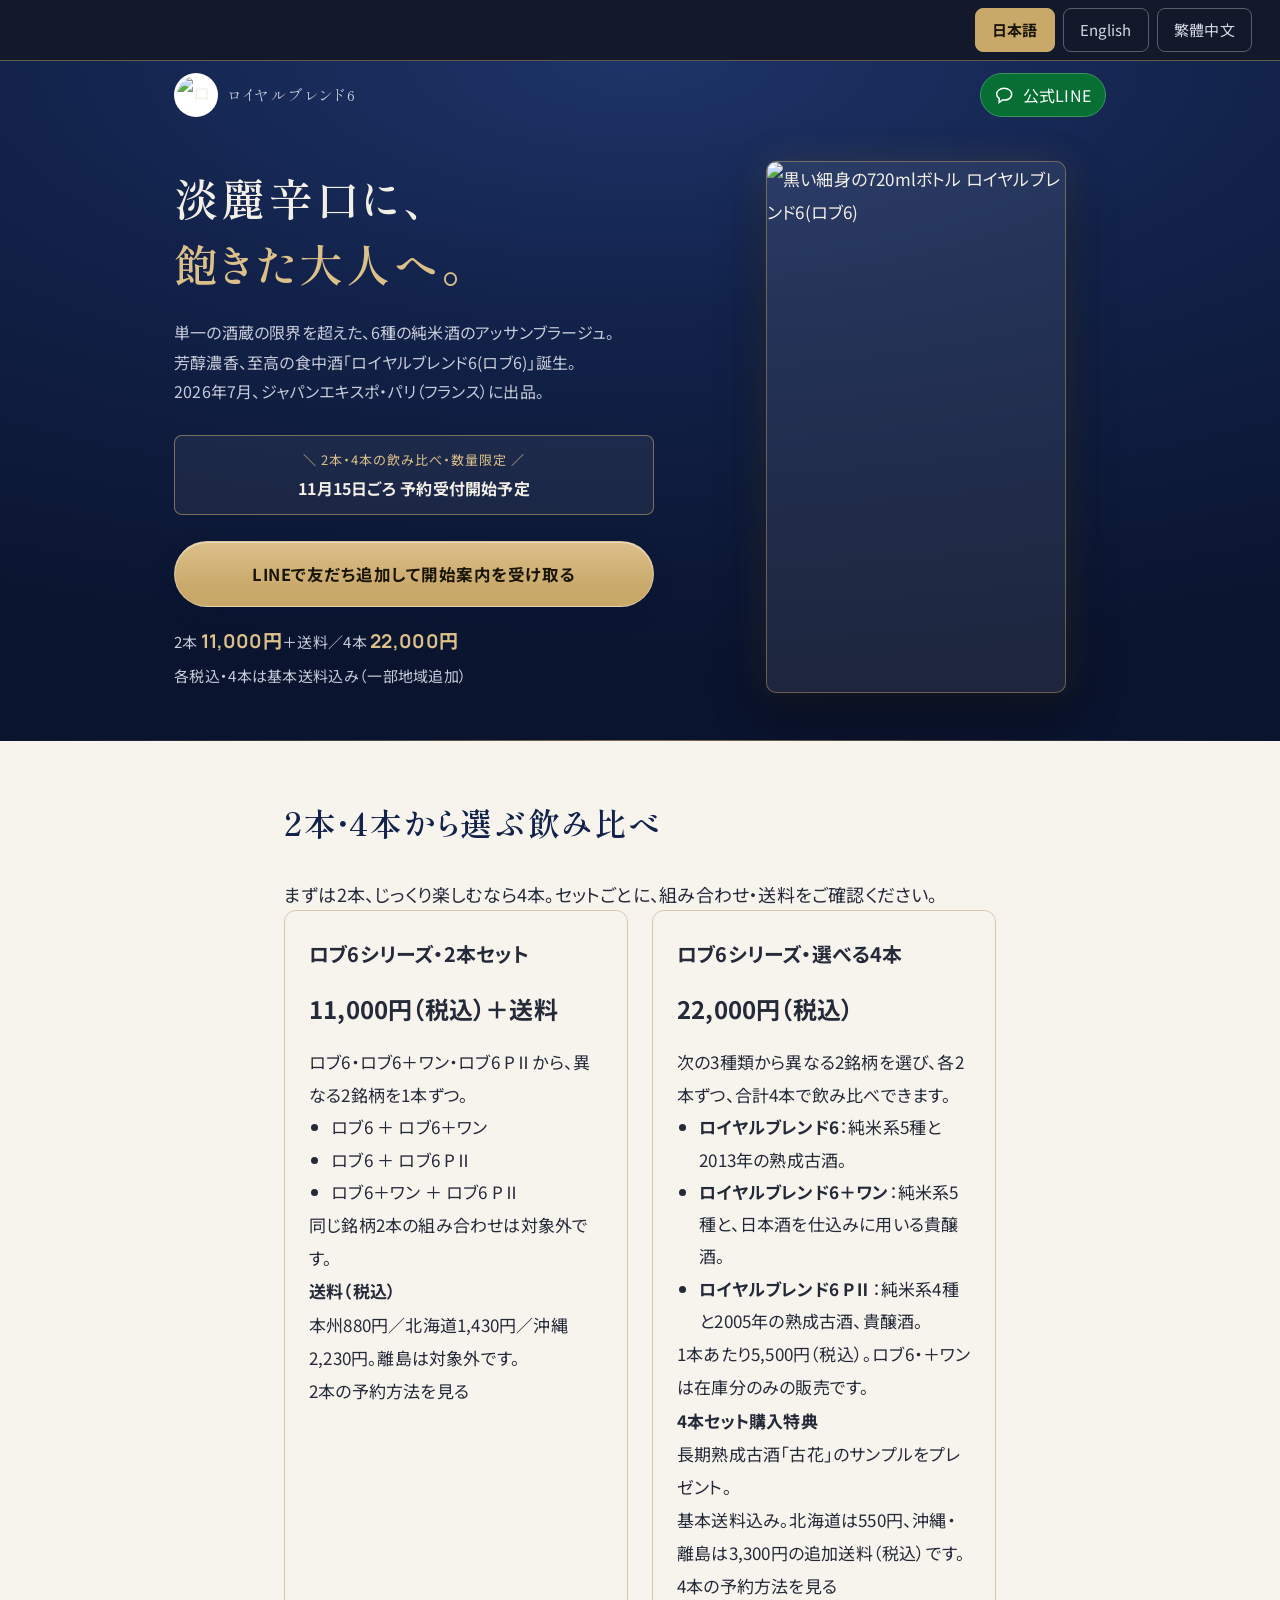
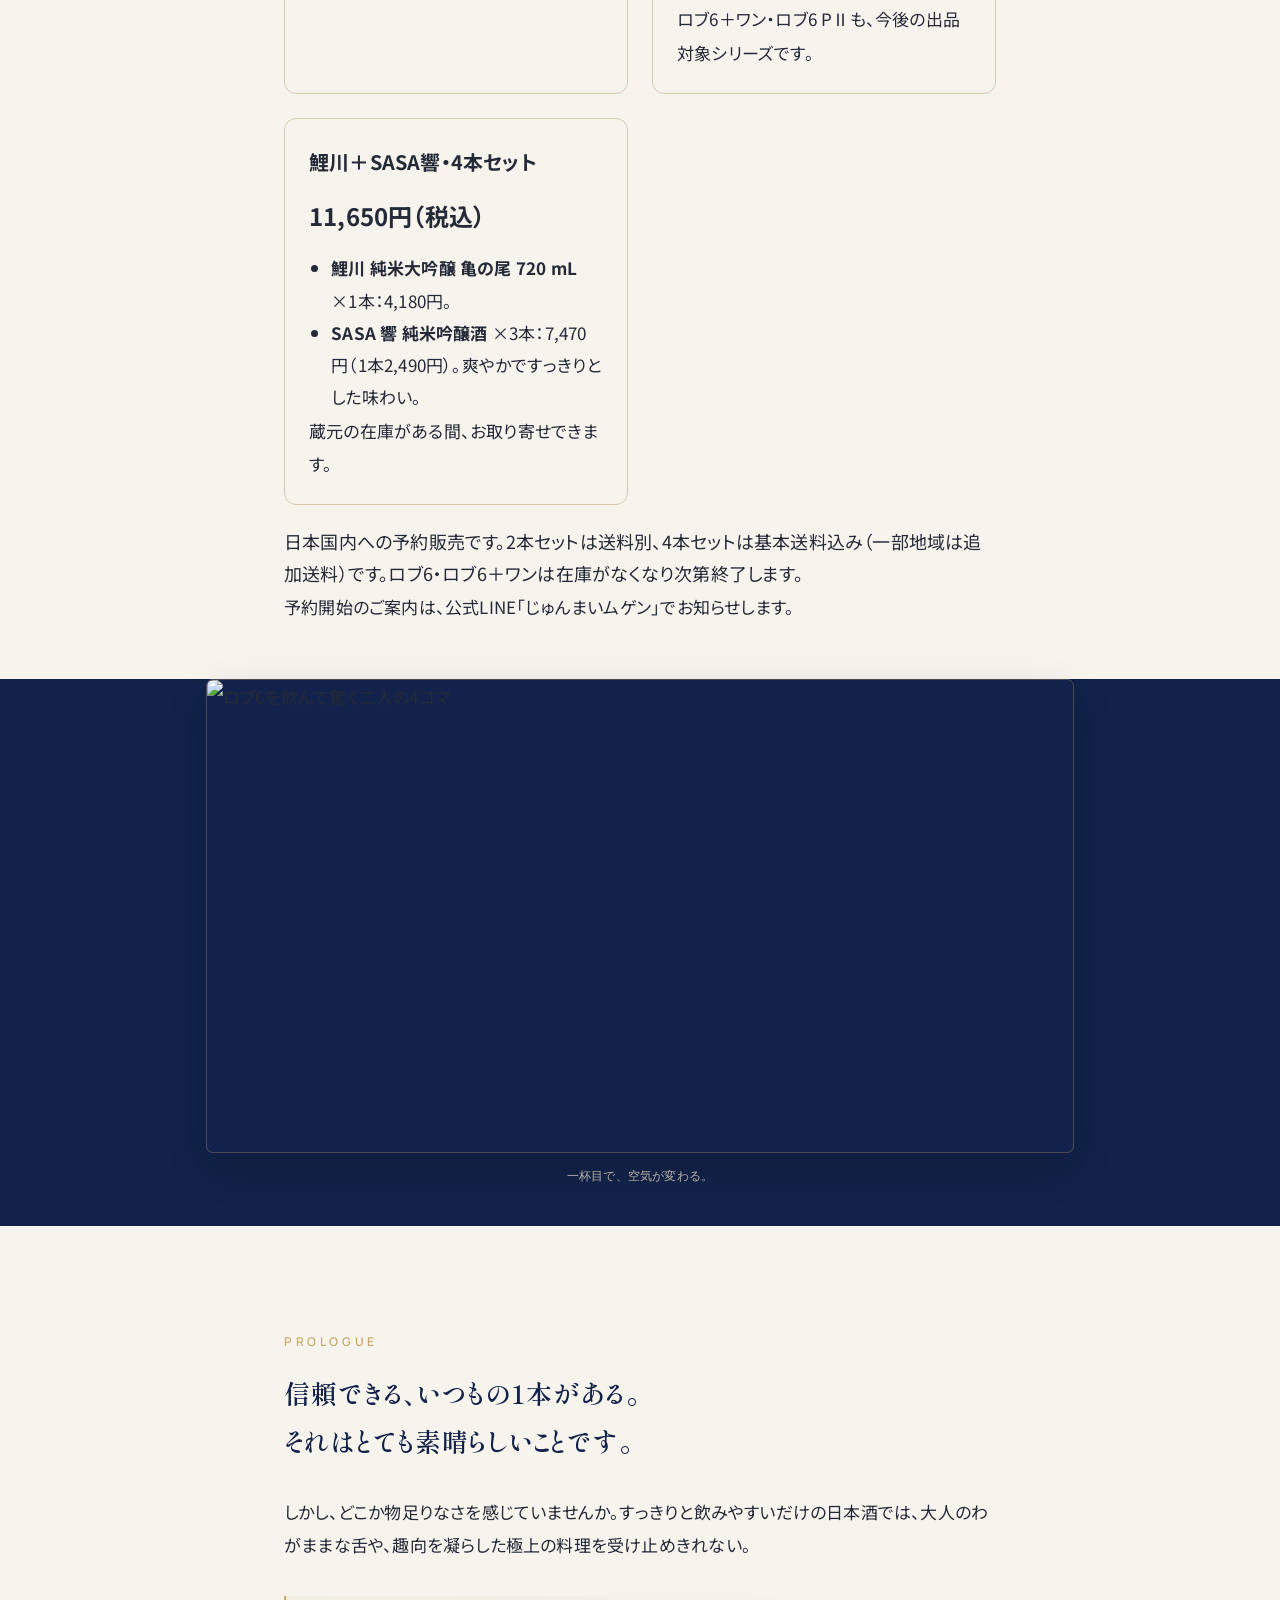
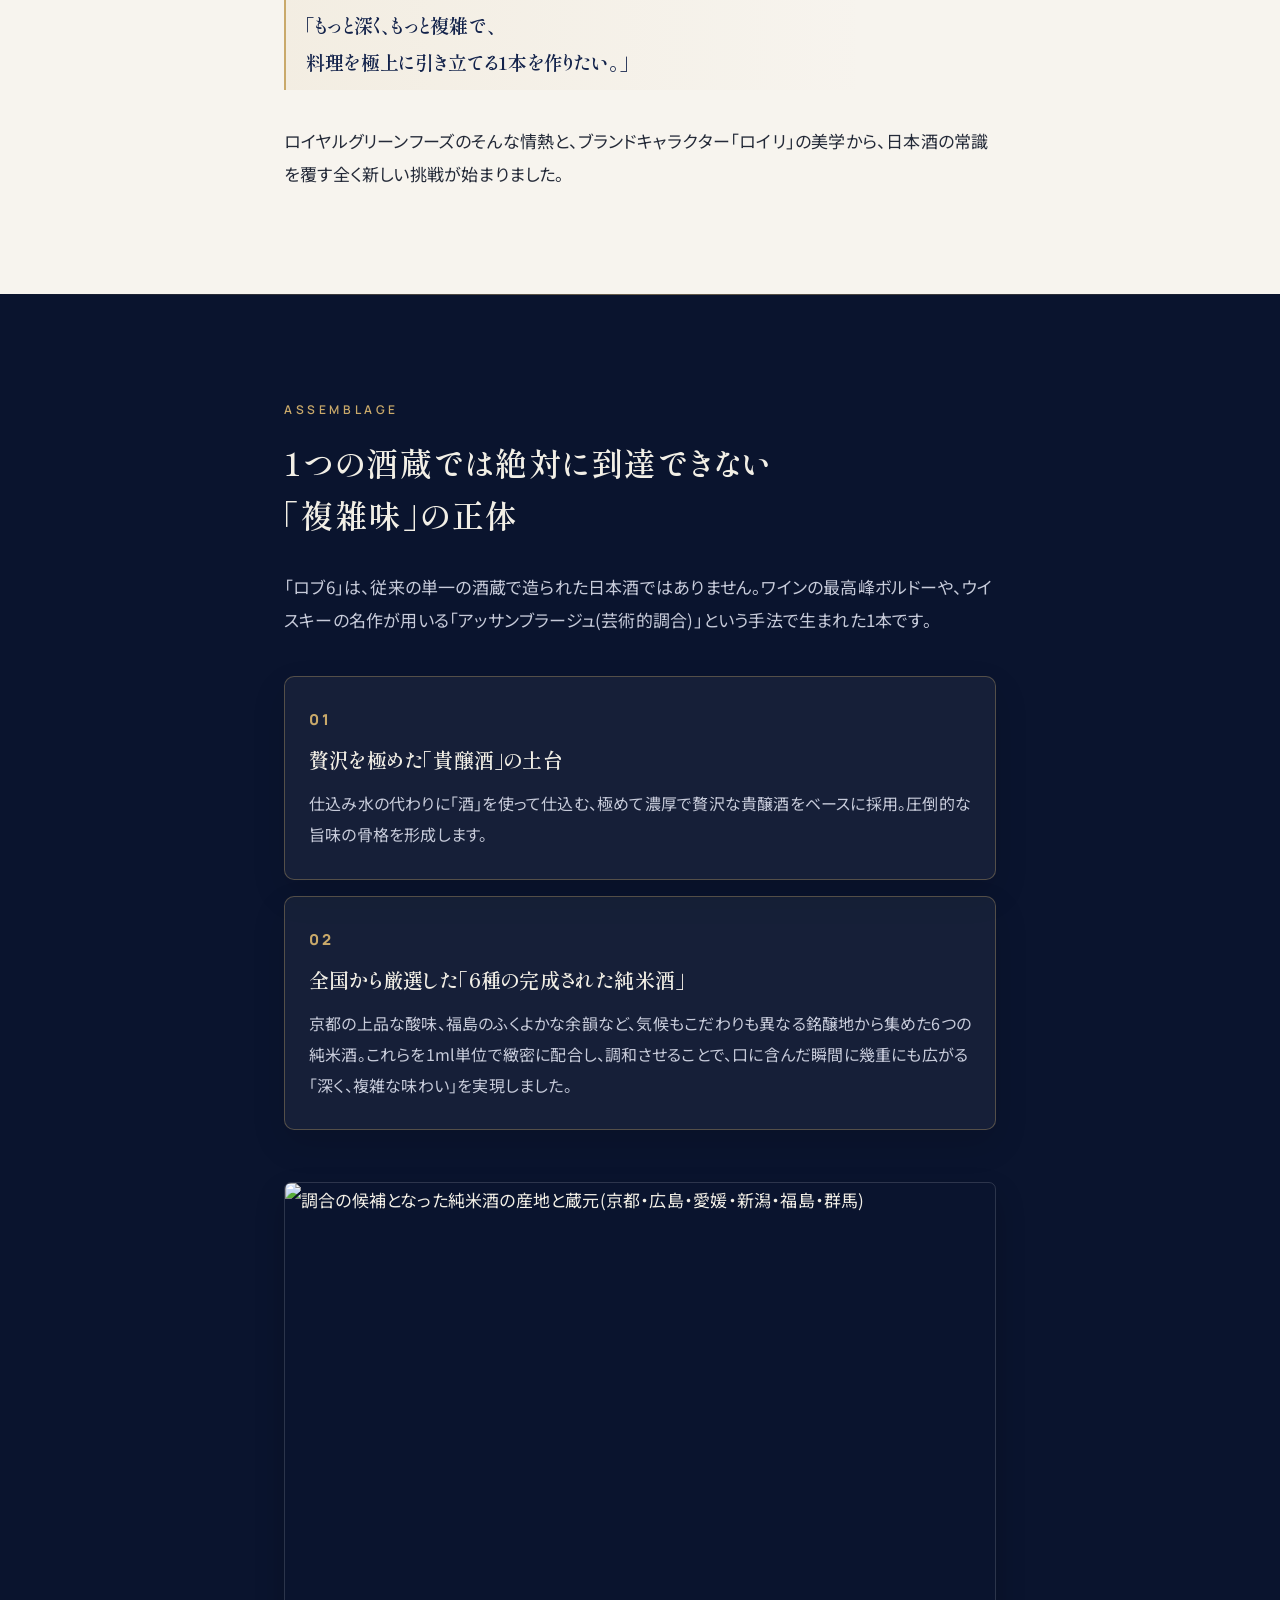
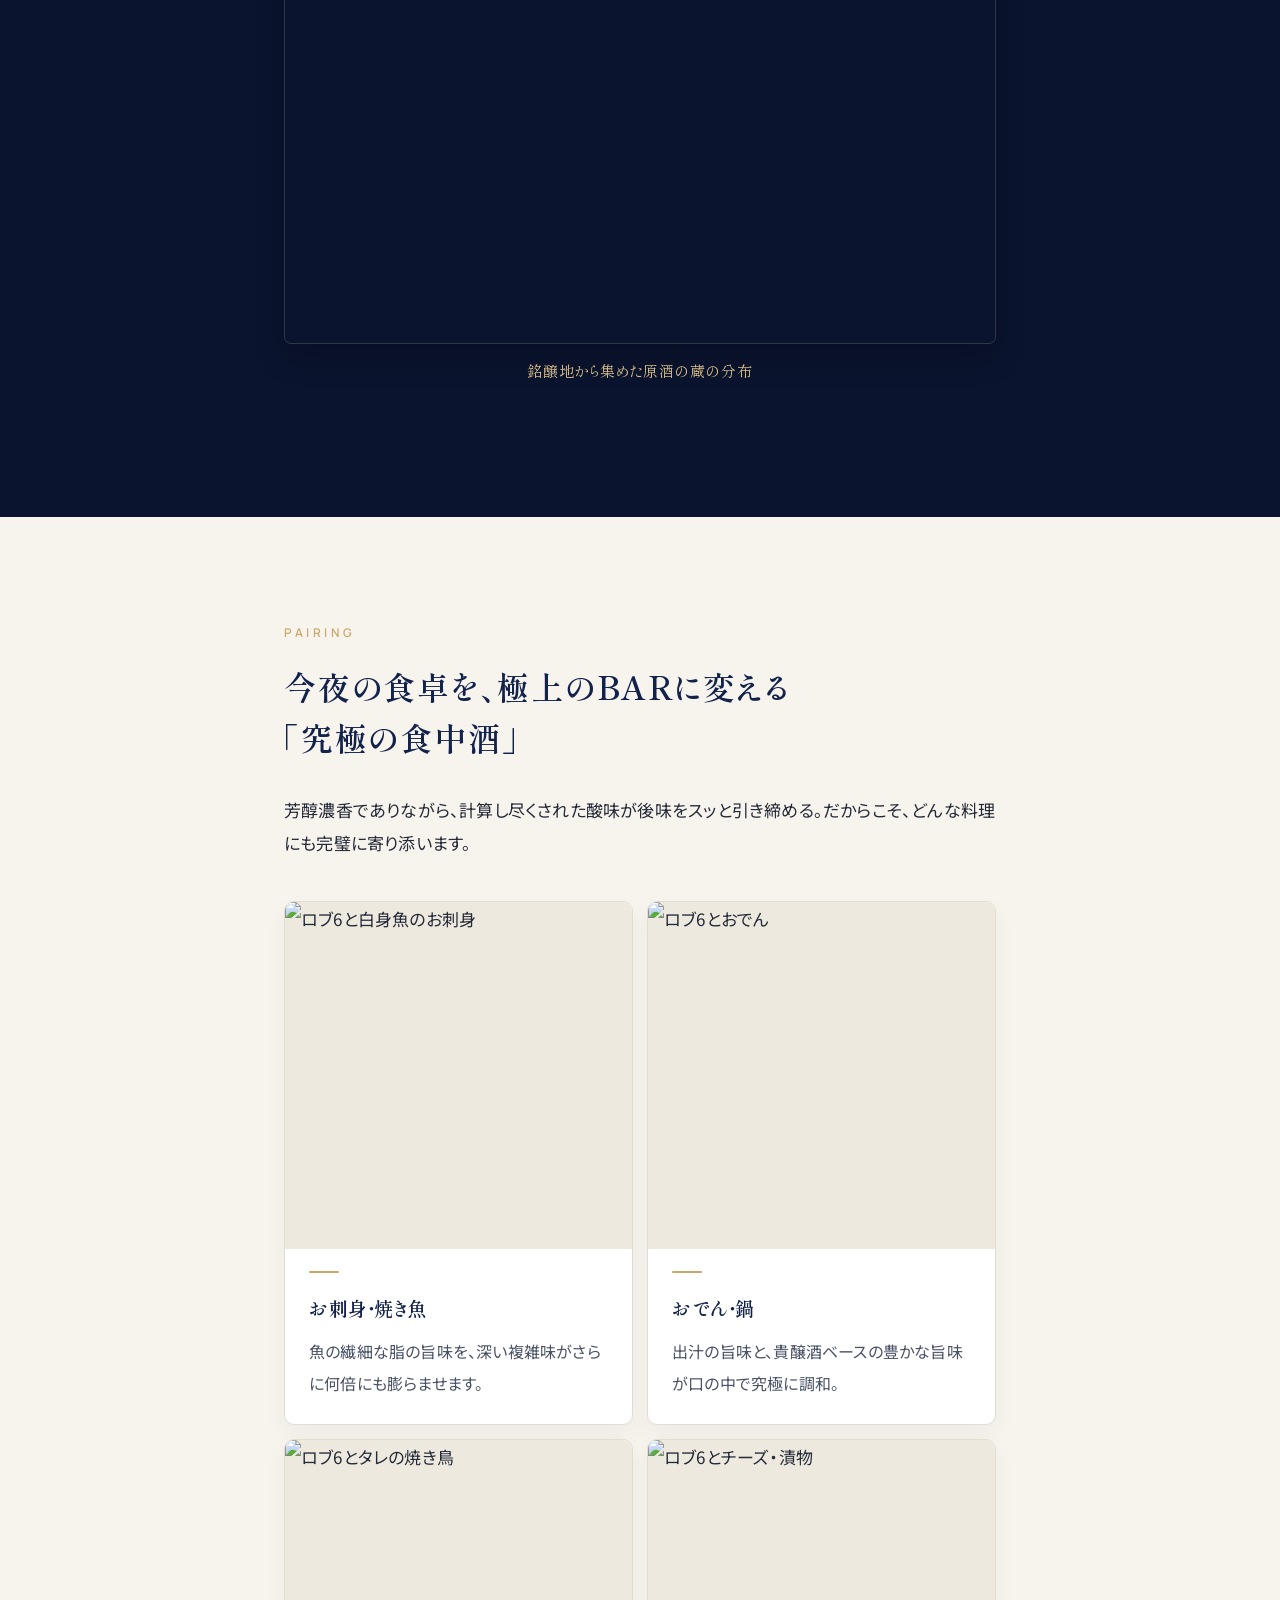
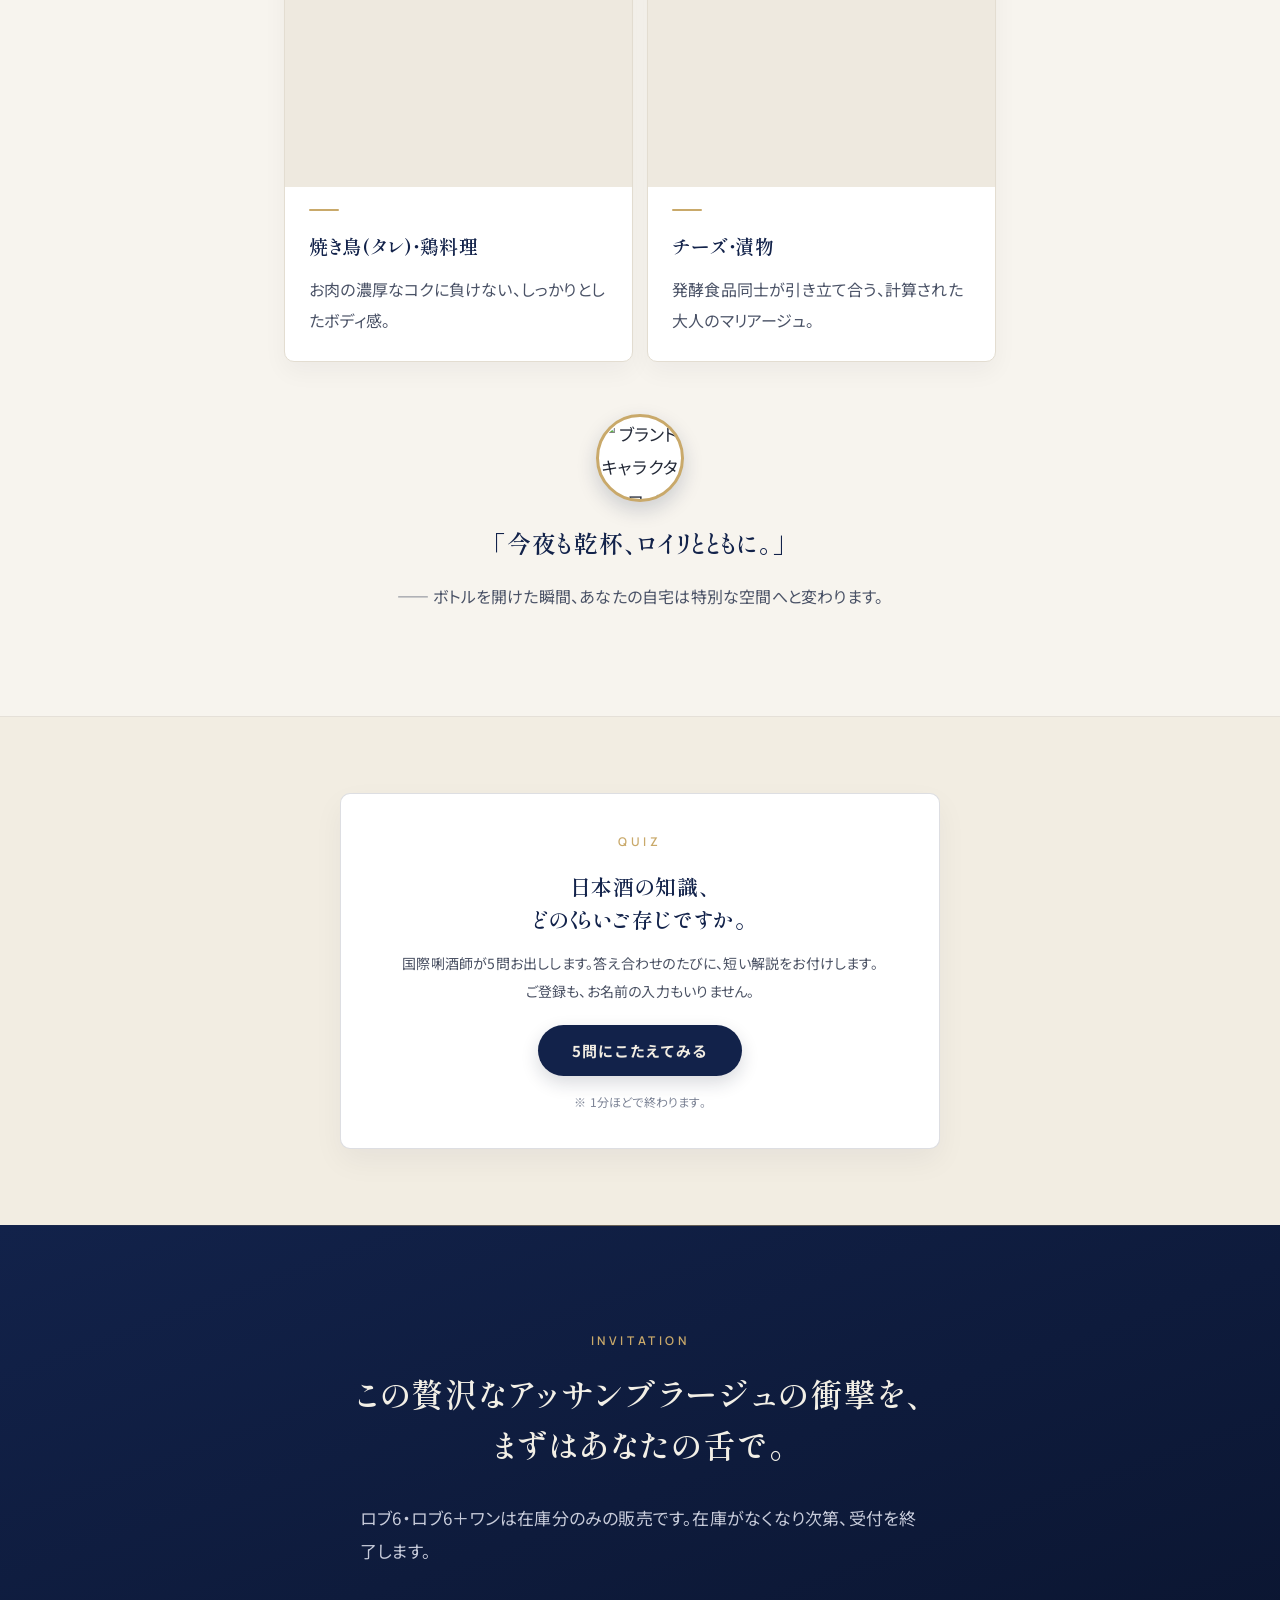
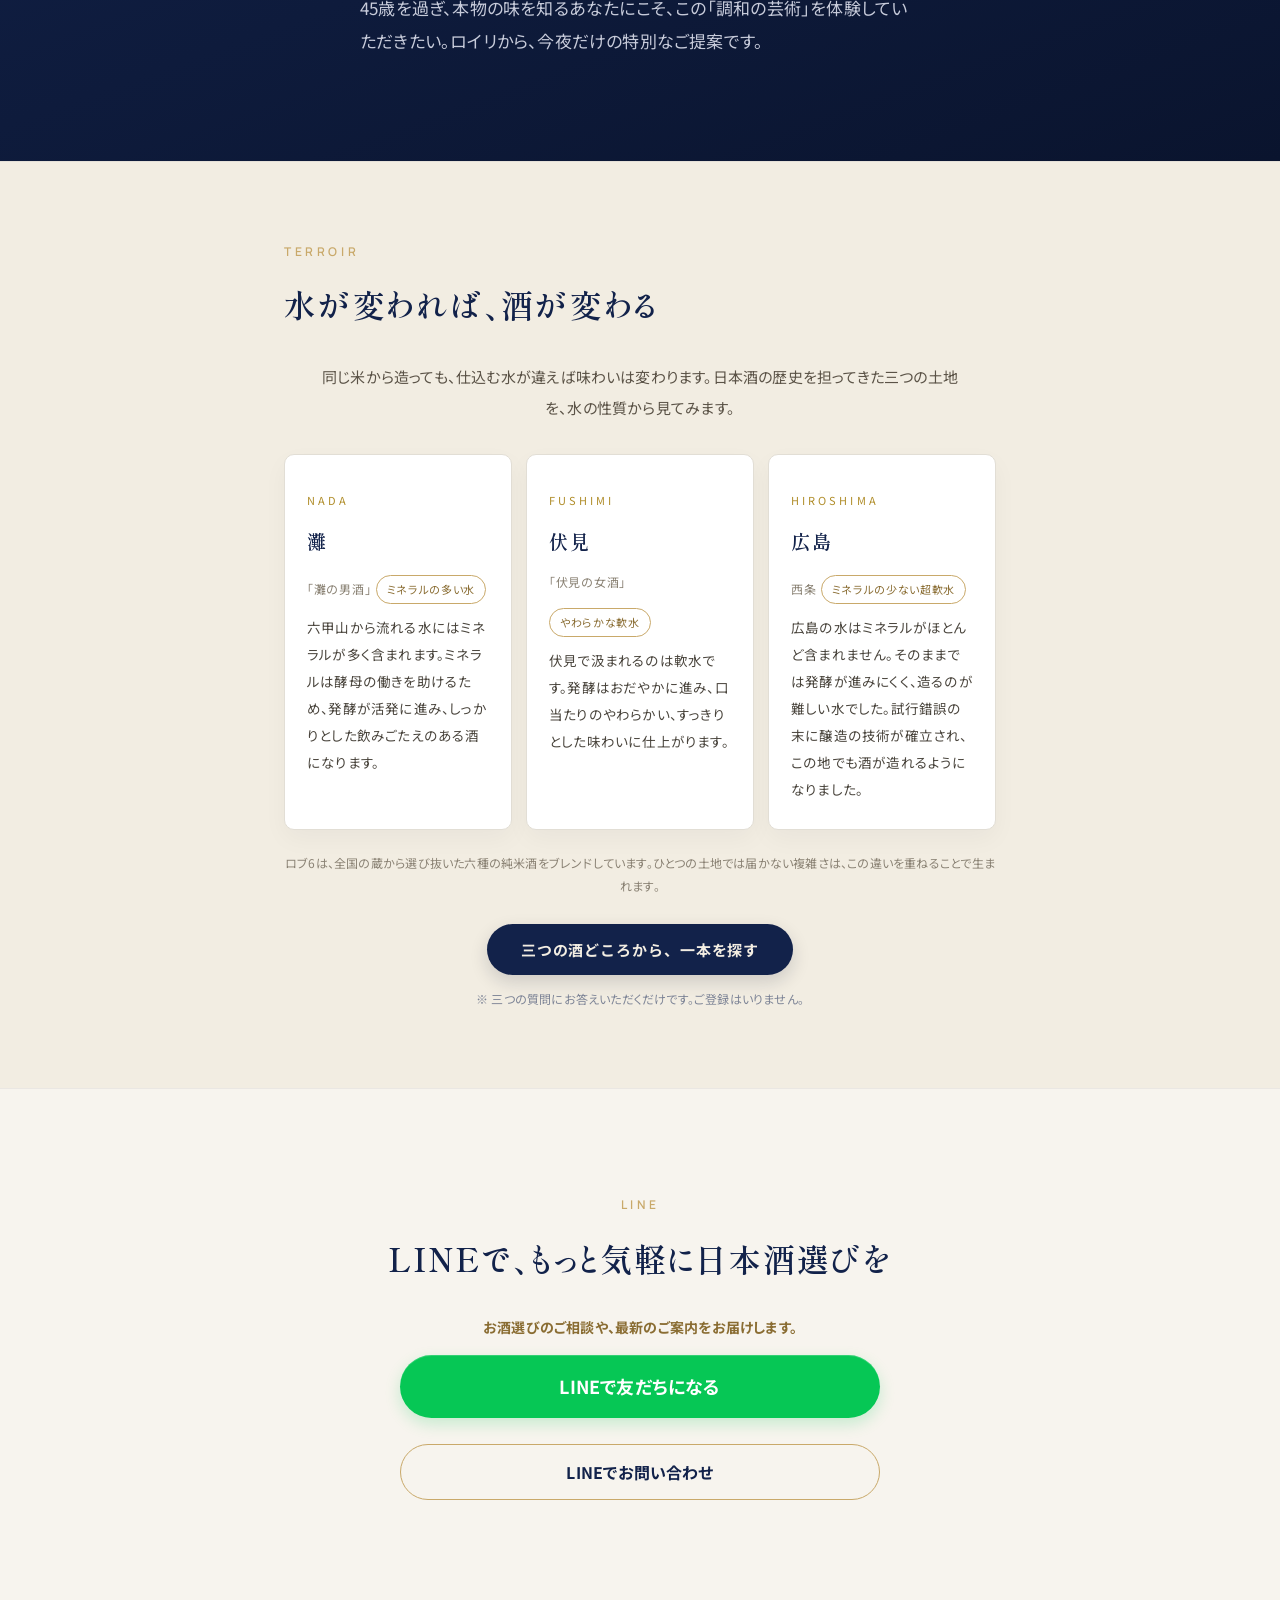
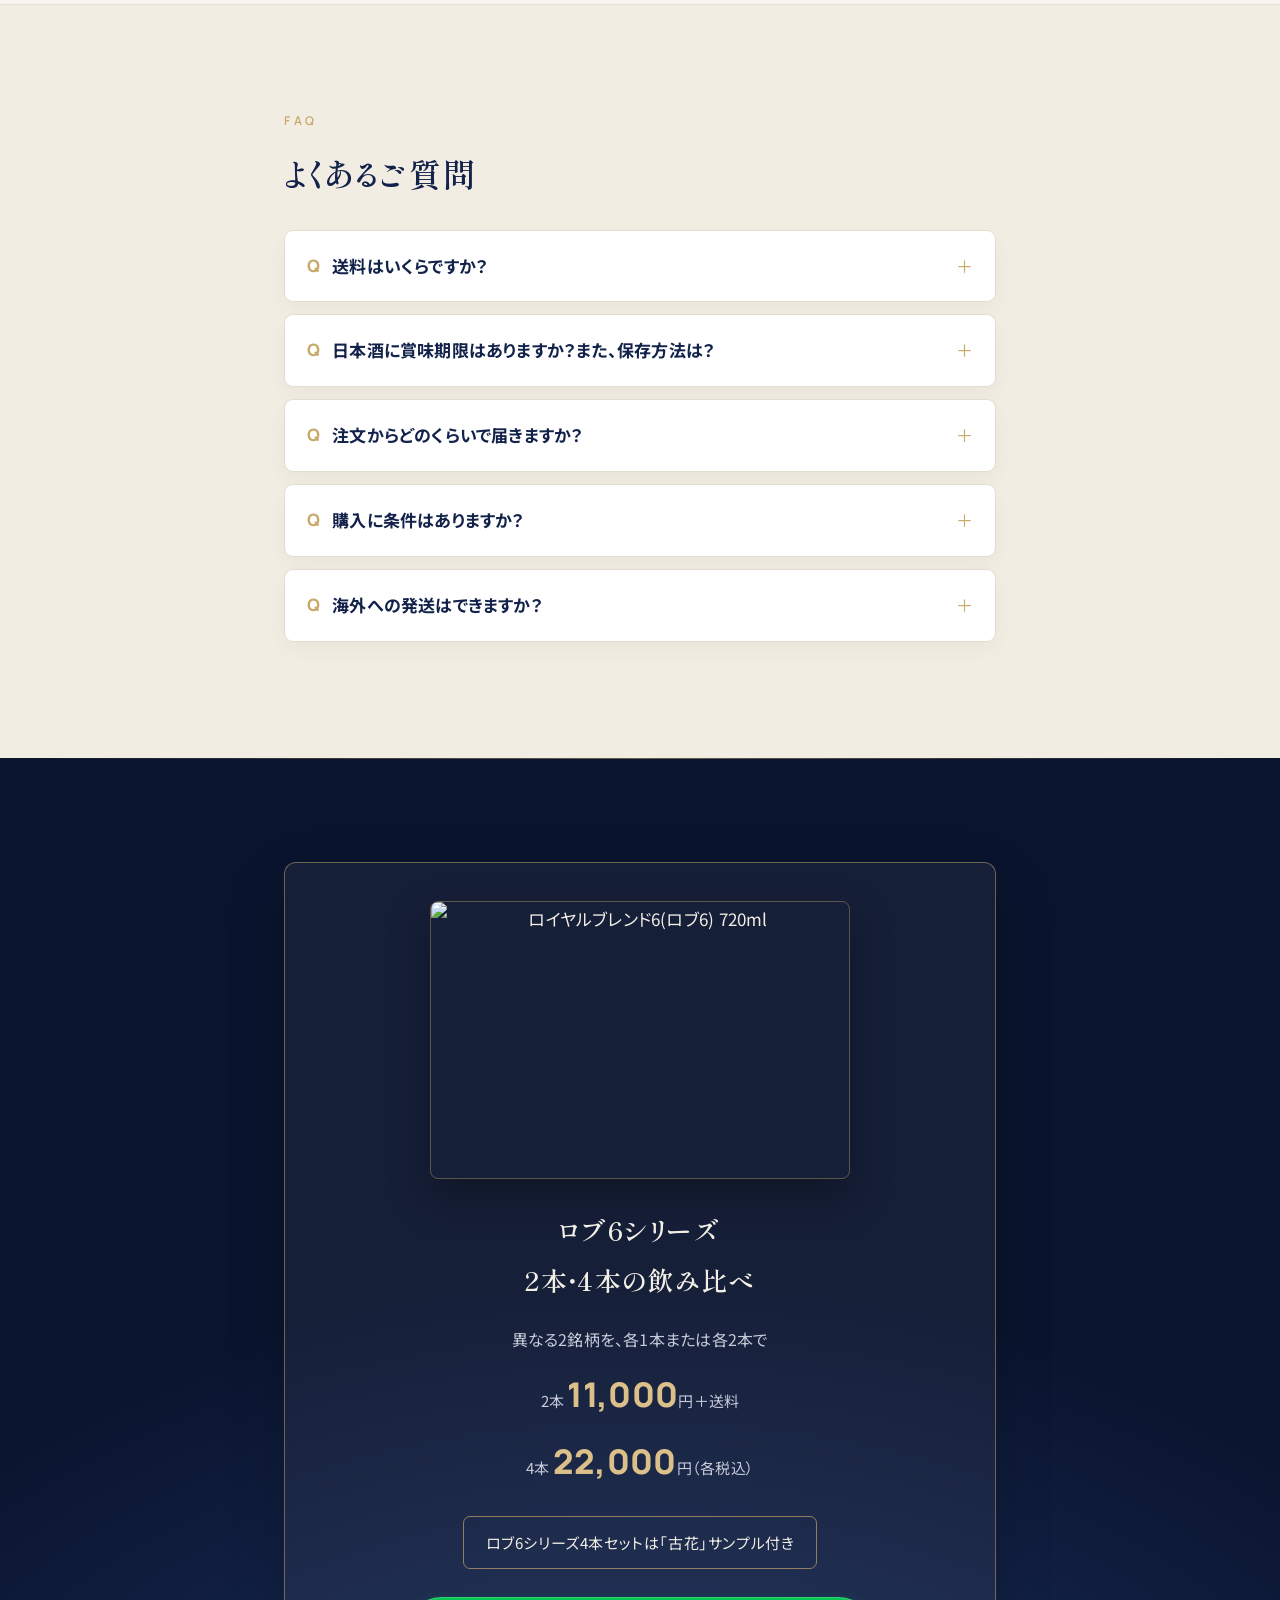
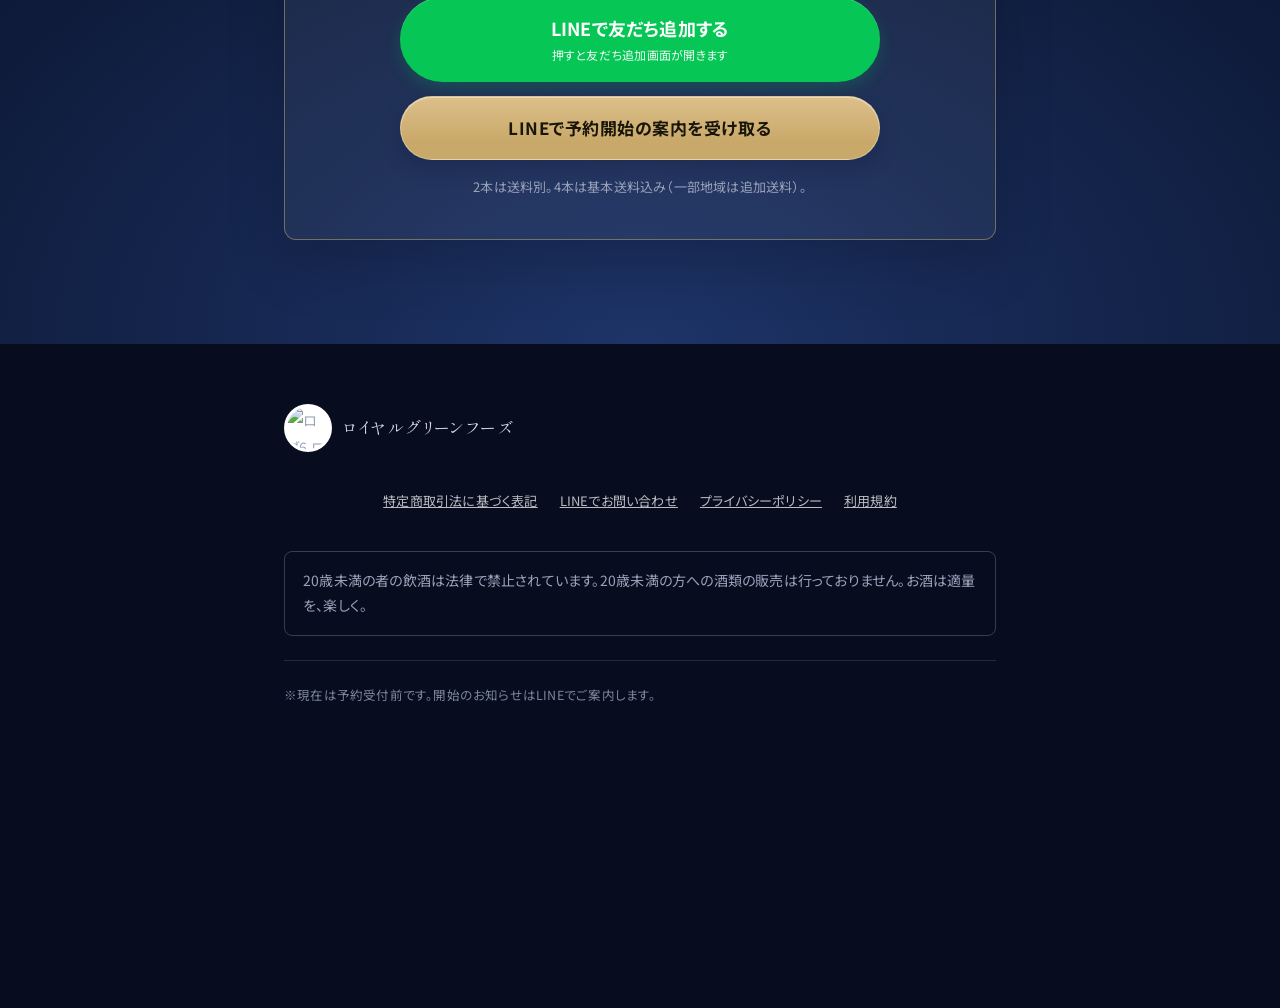
==== commit 192b139d: "Clarify two and four bottle sets, regional shipping and gift" ====
--- a/index.html
+++ b/index.html
@@ -5,14 +5,14 @@
 <meta name="robots" content="noindex, nofollow">
 <meta charset="UTF-8">
 <meta name="viewport" content="width=device-width, initial-scale=1.0">
-<title>選べる日本酒4本セット | ロイヤルブレンド6・じゅんまいムゲン</title>
-<meta name="description" content="ロブ6シリーズから選ぶ4本セット22,000円、鯉川とSASA響の4本セット11,650円（いずれも税込）。基本送料込み、一部地域は追加送料の予約限定販売。">
+<title>日本酒2本・4本の飲み比べ | ロイヤルブレンド6・じゅんまいムゲン</title>
+<meta name="description" content="ロブ6シリーズの2本セット11,000円＋送料、4本セット22,000円。4本は古花サンプル特典付き。鯉川とSASA響の4本セット11,650円も。いずれも税込・国内予約販売。">
 <link rel="canonical" href="https://jummai-mugen.com/">
 <meta name="theme-color" content="#0a142e">
 <meta property="og:type" content="website">
 <meta property="og:url" content="https://jummai-mugen.com/">
-<meta property="og:title" content="選べる日本酒4本セット | じゅんまいムゲン">
-<meta property="og:description" content="ロブ6シリーズから選ぶ4本22,000円、鯉川とSASA響4本11,650円（税込）。基本送料込み・一部地域は追加送料。">
+<meta property="og:title" content="日本酒2本・4本の飲み比べ | じゅんまいムゲン">
+<meta property="og:description" content="ロブ6シリーズの2本11,000円＋送料、4本22,000円・古花サンプル特典付き。各税込。4本は基本送料込み、一部地域は追加送料。">
 <meta property="og:image" content="https://jummai-mugen.com/rob6-assets/bottle-wide.jpg">
 <meta name="twitter:card" content="summary_large_image">
 <link rel="preconnect" href="https://fonts.googleapis.com">
@@ -23,7 +23,7 @@
   "@context": "https://schema.org",
   "@type": "Product",
   "name": "ロブ6シリーズ・選べる4本セット",
-  "description": "ロブ6・ロブ6＋ワン・ロブ6 PⅡから合計4本を選ぶ限定セット。基本送料込み・一部地域は追加送料。",
+  "description": "ロブ6・ロブ6＋ワン・ロブ6 PⅡから2銘柄を選び、各2本を組み合わせた4本セット。古花サンプル特典付き。基本送料込み・一部地域は追加送料。",
   "brand": { "@type": "Brand", "name": "ロイヤルグリーンフーズ" },
   "offers": {
     "@type": "Offer",
@@ -42,7 +42,7 @@
     {
       "@type": "Question",
       "name": "送料はいくらですか？",
-      "acceptedAnswer": { "@type": "Answer", "text": "基本送料はセット価格に含まれます。追加送料は北海道550円、沖縄・離島3,300円（税込）です。" }
+      "acceptedAnswer": { "@type": "Answer", "text": "2本セットは本州880円、北海道1,430円、沖縄2,230円（税込）、離島は対象外です。4本セットは基本送料込みで、北海道550円、沖縄・離島3,300円（税込）の追加送料です。" }
     },
     {
       "@type": "Question",
@@ -57,7 +57,7 @@
     {
       "@type": "Question",
       "name": "購入に条件はありますか？",
-      "acceptedAnswer": { "@type": "Answer", "text": "ロブ6シリーズから選ぶ4本セットと、鯉川1本＋SASA響3本の4本セットを予約販売します。在庫がなくなり次第終了します。" }
+      "acceptedAnswer": { "@type": "Answer", "text": "ロブ6シリーズは2銘柄各1本の2本セット、または2銘柄各2本の4本セットです。鯉川1本＋SASA響3本の4本セットもご用意しています。在庫がなくなり次第終了します。" }
     }
   ]
 }
@@ -946,18 +946,31 @@
 </header>
 
 <section id="set-menu" class="wrap" style="padding-top:56px;padding-bottom:56px">
-  <h2 class="sec-title" style="color:var(--navy)">予約限定・4本の飲み比べ</h2>
+  <h2 class="sec-title" style="color:var(--navy)">2本・4本から選ぶ飲み比べ</h2>
+  <p style="font-size:18px;line-height:1.8">まずは2本、じっくり楽しむなら4本。セットごとに、組み合わせ・送料をご確認ください。</p>
   <div class="set-options" style="display:grid;grid-template-columns:repeat(auto-fit,minmax(min(100%,300px),1fr));gap:24px">
+    <article id="two-bottle-set" style="border:1px solid #d8c9ad;border-radius:12px;padding:24px">
+      <h3>ロブ6シリーズ・2本セット</h3>
+      <p style="font-size:24px;margin:12px 0"><strong>11,000円（税込）＋送料</strong></p>
+      <p>ロブ6・ロブ6＋ワン・ロブ6 PⅡから、異なる2銘柄を1本ずつ。</p>
+      <ul style="padding-left:1.3em;line-height:1.9"><li>ロブ6 ＋ ロブ6＋ワン</li><li>ロブ6 ＋ ロブ6 PⅡ</li><li>ロブ6＋ワン ＋ ロブ6 PⅡ</li></ul>
+      <p>同じ銘柄2本の組み合わせは対象外です。</p>
+      <p><strong>送料（税込）</strong><br>本州880円／北海道1,430円／沖縄2,230円。離島は対象外です。</p>
+      <a href="#order" class="btn btn-blue" style="margin-top:12px">2本の予約方法を見る</a>
+    </article>
     <article style="border:1px solid #d8c9ad;border-radius:12px;padding:24px">
       <h3>ロブ6シリーズ・選べる4本</h3>
       <p style="font-size:24px;margin:12px 0"><strong>22,000円（税込）</strong></p>
-      <p>次の3種類から、合計4本を自由に組み合わせて飲み比べできます。</p>
+      <p>次の3種類から異なる2銘柄を選び、各2本ずつ、合計4本で飲み比べできます。</p>
       <ul style="padding-left:1.3em;line-height:1.9">
         <li><strong>ロイヤルブレンド6</strong>：純米系5種と2013年の熟成古酒。</li>
         <li><strong>ロイヤルブレンド6＋ワン</strong>：純米系5種と、日本酒を仕込みに用いる貴醸酒。</li>
         <li><strong>ロイヤルブレンド6 PⅡ</strong>：純米系4種と2005年の熟成古酒、貴醸酒。</li>
       </ul>
       <p>1本あたり5,500円（税込）。ロブ6・＋ワンは在庫分のみの販売です。</p>
+      <p><strong>4本セット購入特典</strong><br>長期熟成古酒「古花」のサンプルをプレゼント。</p>
+      <p>基本送料込み。北海道は550円、沖縄・離島は3,300円の追加送料（税込）です。</p>
+      <a href="#order" class="btn btn-blue" style="margin-top:12px">4本の予約方法を見る</a>
       <p id="exhibition-series" data-i18n="exhibitionSeries">ロブ6＋ワン・ロブ6 PⅡも、今後の出品対象シリーズです。</p>
     </article>
     <article style="border:1px solid #d8c9ad;border-radius:12px;padding:24px">
@@ -970,7 +983,7 @@
       <p>蔵元の在庫がある間、お取り寄せできます。</p>
     </article>
   </div>
-  <p style="font-size:18px;line-height:1.8;margin-top:20px">基本送料はセット価格に含まれます。北海道は550円、沖縄・離島は3,300円の追加送料（税込）がかかります。日本国内のみのお届けです。</p>
+  <p style="font-size:18px;line-height:1.8;margin-top:20px">日本国内への予約販売です。2本セットは送料別、4本セットは基本送料込み（一部地域は追加送料）です。ロブ6・ロブ6＋ワンは在庫がなくなり次第終了します。</p>
   <p>予約開始のご案内は、公式LINE「じゅんまいムゲン」でお知らせします。</p>
 </section>
 
@@ -1160,7 +1173,7 @@
     <div class="reveal">
       <details>
         <summary><span class="q">Q</span><span data-i18n="q1">送料はいくらですか？</span><span class="mark">＋</span></summary>
-        <p class="answer" data-i18n="a1">基本送料はセット価格に含まれます。北海道は550円、沖縄・離島は3,300円の追加送料（税込）がかかります。</p>
+        <p class="answer" data-i18n="a1">2本セット：本州880円、北海道1,430円、沖縄2,230円（税込）。離島は対象外です。4本セット：基本送料込み。北海道550円、沖縄・離島3,300円の追加送料（税込）です。</p>
       </details>
       <details>
         <summary><span class="q">Q</span><span data-i18n="q2">日本酒に賞味期限はありますか？また、保存方法は？</span><span class="mark">＋</span></summary>
@@ -1172,7 +1185,7 @@
       </details>
       <details>
         <summary><span class="q">Q</span><span data-i18n="q4">購入に条件はありますか？</span><span class="mark">＋</span></summary>
-        <p class="answer" data-i18n="a4">ロブ6シリーズから選ぶ4本セットと、鯉川1本＋SASA響3本の4本セットを予約販売します。在庫がなくなり次第終了します。</p>
+        <p class="answer" data-i18n="a4">ロブ6シリーズは異なる2銘柄を各1本の2本セット、または各2本の4本セットです。鯉川1本＋SASA響3本の4本セットもご用意しています。在庫がなくなり次第終了します。</p>
       </details>
       <details>
         <summary><span class="q">Q</span><span data-i18n="q5">海外への発送はできますか？</span><span class="mark">＋</span></summary>
@@ -1571,40 +1584,40 @@
 
   // Current sales terms override the older 2+2 campaign in all languages.
   Object.assign(I18N.ja, {
-    docTitle:'選べる日本酒4本セット | ロイヤルブレンド6・じゅんまいムゲン',
-    payNote:'基本送料込み。北海道・沖縄・離島は追加送料がかかります。',
+    docTitle:'日本酒2本・4本の飲み比べ | ロイヤルブレンド6・じゅんまいムゲン',
+    payNote:'2本は送料別。4本は基本送料込み（一部地域は追加送料）。',
     a3:'ご予約内容と在庫を確認して手配します。11月中のお届け予定ですが、在庫・受注状況により前後する場合がございます。',
-    couponSlash:'＼ 選べる飲み比べ4本セット・数量限定 ／',
-    priceLine:'ロブ6シリーズから4本 <strong class="num">22,000円(税込)</strong><br>基本送料込み・一部地域は追加送料',
+    couponSlash:'＼ 2本・4本の飲み比べ・数量限定 ／',
+    priceLine:'2本 <strong class="num">11,000円</strong>＋送料／4本 <strong class="num">22,000円</strong><br>各税込・4本は基本送料込み（一部地域追加）',
     urgP1:'ロブ6・ロブ6＋ワンは在庫分のみの販売です。在庫がなくなり次第、受付を終了します。',
-    a1:'基本送料はセット価格に含まれます。北海道は550円、沖縄・離島は3,300円の追加送料（税込）がかかります。',
-    a4:'ロブ6シリーズから選ぶ4本セットと、鯉川1本＋SASA響3本の4本セットを予約販売します。在庫がなくなり次第終了します。',
-    finalName:'ロブ6シリーズ<br>選べる4本セット', priceStrike:'3種類から合計4本を選べます',
-    priceNow:'数量限定・予約販売<br><strong>22,000</strong>円(税込)',couponCode:'基本送料込み・一部地域は追加送料'
+    a1:'2本セット：本州880円、北海道1,430円、沖縄2,230円（税込）。離島は対象外です。4本セット：基本送料込み。北海道550円、沖縄・離島3,300円の追加送料（税込）です。',
+    a4:'ロブ6シリーズは異なる2銘柄を各1本の2本セット、または各2本の4本セットです。鯉川1本＋SASA響3本もご用意しています。在庫がなくなり次第終了します。',
+    finalName:'ロブ6シリーズ<br>2本・4本の飲み比べ', priceStrike:'異なる2銘柄を、各1本または各2本で',
+    priceNow:'2本 <strong>11,000</strong>円＋送料<br>4本 <strong>22,000</strong>円（各税込）',couponCode:'ロブ6シリーズ4本セットは「古花」サンプル付き'
   });
   Object.assign(I18N.en, {
-    docTitle:'Choose a four-bottle sake set | Jummai Mugen',
-    payNote:'Base shipping included. Regional surcharges apply to Hokkaido, Okinawa and remote islands.',
+    docTitle:'Two- and four-bottle sake sets | Jummai Mugen',
+    payNote:'Two bottles: shipping extra. Four bottles: base shipping included; regional surcharges apply.',
     a3:'We arrange delivery after confirming your reservation and stock. Delivery is planned for November, subject to stock and order conditions.',
-    couponSlash:'— Choose a four-bottle tasting set · Limited stock —',
-    priceLine:'4 bottles from the ROB6 series <strong class="num">JPY 22,000 (tax included)</strong><br>Base shipping included; regional surcharges apply',
+    couponSlash:'— Two or four bottles · Limited stock —',
+    priceLine:'2 bottles <strong class="num">JPY 11,000</strong> + shipping / 4 bottles <strong class="num">JPY 22,000</strong><br>Tax included. Four-bottle base shipping included; regional surcharges apply.',
     urgP1:'ROB6 and ROB6+One are available from remaining stock only. Reservations close when stock runs out.',
-    a1:'Base shipping is included. Additional shipping (tax included): Hokkaido JPY 550; Okinawa and remote islands JPY 3,300.',
-    a4:'Choose four ROB6-series bottles, or one Koikawa bottle plus three SASA Hibiki bottles. Available while stock lasts.',
-    finalName:'ROB6 series<br>Choose four bottles',priceStrike:'Choose a total of four bottles from three varieties',
-    priceNow:'Limited-stock pre-order<br>JPY <strong>22,000</strong> (tax included)',couponCode:'Base shipping included; regional surcharges apply'
+    a1:'Two bottles: Honshu JPY 880, Hokkaido JPY 1,430, Okinawa JPY 2,230; remote islands excluded. Four bottles: base shipping included, plus JPY 550 for Hokkaido or JPY 3,300 for Okinawa/remote islands. Tax included.',
+    a4:'Choose two different ROB6 varieties: one bottle each for the two-bottle set, or two each for the four-bottle set. Koikawa ×1 + SASA Hibiki ×3 is also available. While stock lasts.',
+    finalName:'ROB6 series<br>Two- or four-bottle set',priceStrike:'Two different varieties, one or two bottles each',
+    priceNow:'2 bottles JPY <strong>11,000</strong> + shipping<br>4 bottles JPY <strong>22,000</strong> (tax included)',couponCode:'ROB6 four-bottle sets include a 「古花」 aged-sake sample'
   });
   Object.assign(I18N.zh, {
-    docTitle:'自選日本酒四瓶套組 | じゅんまいムゲン',
-    payNote:'含基本運費。北海道、沖繩及離島另加運費。',
+    docTitle:'日本酒兩瓶・四瓶品飲套組 | じゅんまいムゲン',
+    payNote:'兩瓶另計運費；四瓶含基本運費，部分地區另加運費。',
     a3:'確認預訂內容與庫存後安排配送。預計11月送達，可能因庫存與訂單狀況有所調整。',
-    couponSlash:'＼ 自選四瓶品飲套組・數量限定 ／',
-    priceLine:'ROB6系列自選四瓶 <strong class="num">日圓22,000（含稅）</strong><br>含基本運費・部分地區另加運費',
+    couponSlash:'＼ 兩瓶・四瓶品飲套組・數量限定 ／',
+    priceLine:'兩瓶 <strong class="num">11,000日圓</strong>另計運費／四瓶 <strong class="num">22,000日圓</strong><br>均含稅，四瓶含基本運費・部分地區另加',
     urgP1:'ROB6與ROB6＋One僅售現有庫存，售完即停止預訂。',
-    a1:'套組價格含基本運費。北海道另加550日圓，沖繩及離島另加3,300日圓（含稅）。',
-    a4:'可選ROB6系列四瓶，或鯉川一瓶＋SASA響三瓶。庫存售完即結束。',
-    finalName:'ROB6系列<br>自選四瓶套組',priceStrike:'從三種酒中選擇合計四瓶',
-    priceNow:'數量限定預訂<br>日圓<strong>22,000</strong>（含稅）',couponCode:'含基本運費・部分地區另加運費'
+    a1:'兩瓶運費：本州880日圓、北海道1,430日圓、沖繩2,230日圓，離島不適用。四瓶含基本運費，北海道另加550日圓、沖繩及離島另加3,300日圓。均含稅。',
+    a4:'ROB6系列選兩種不同酒款，各一瓶共兩瓶或各兩瓶共四瓶。亦有鯉川一瓶＋SASA響三瓶。售完即止。',
+    finalName:'ROB6系列<br>兩瓶・四瓶品飲',priceStrike:'選兩種不同酒款，各一瓶或各兩瓶',
+    priceNow:'兩瓶<strong>11,000</strong>日圓另計運費<br>四瓶<strong>22,000</strong>日圓（均含稅）',couponCode:'ROB6四瓶套組贈送「古花」熟成酒試飲樣品'
   });
   var LS_KEY = 'rob6_lang';
   var noteEl = document.getElementById('transNote');
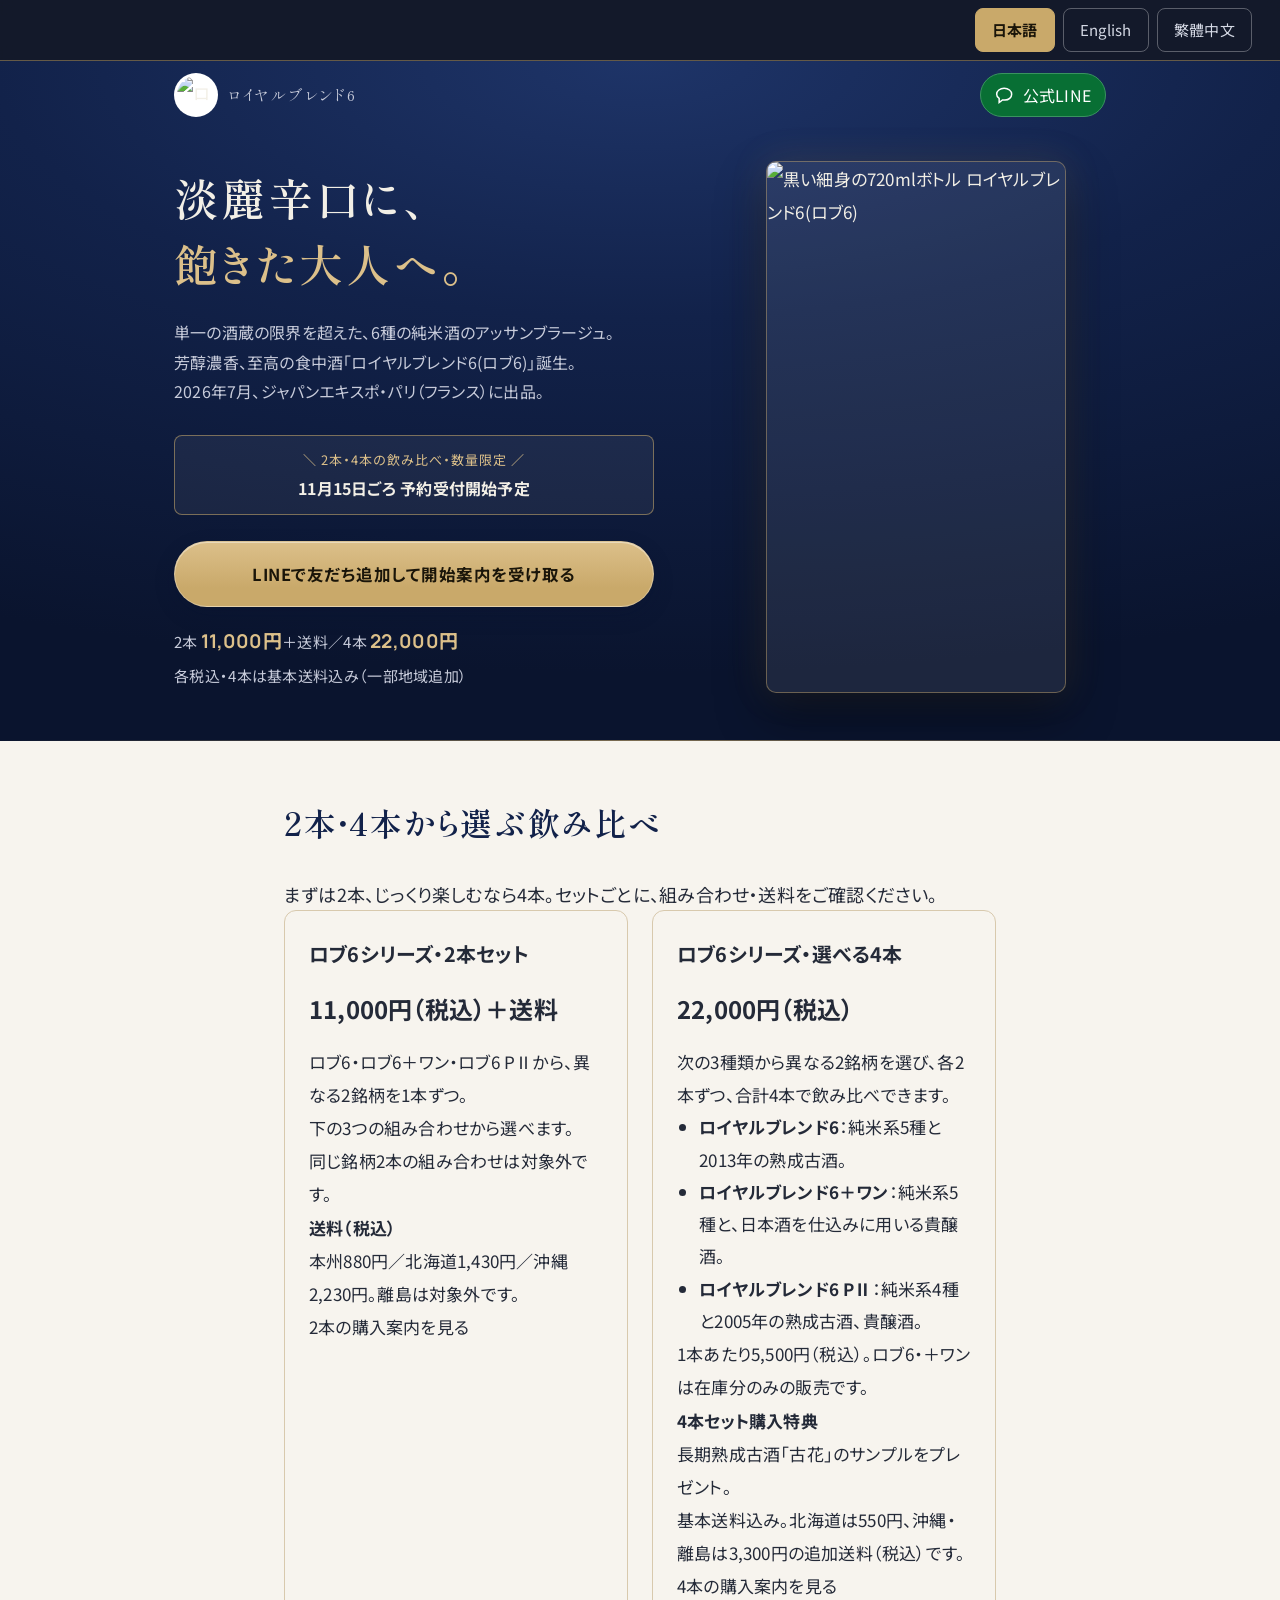
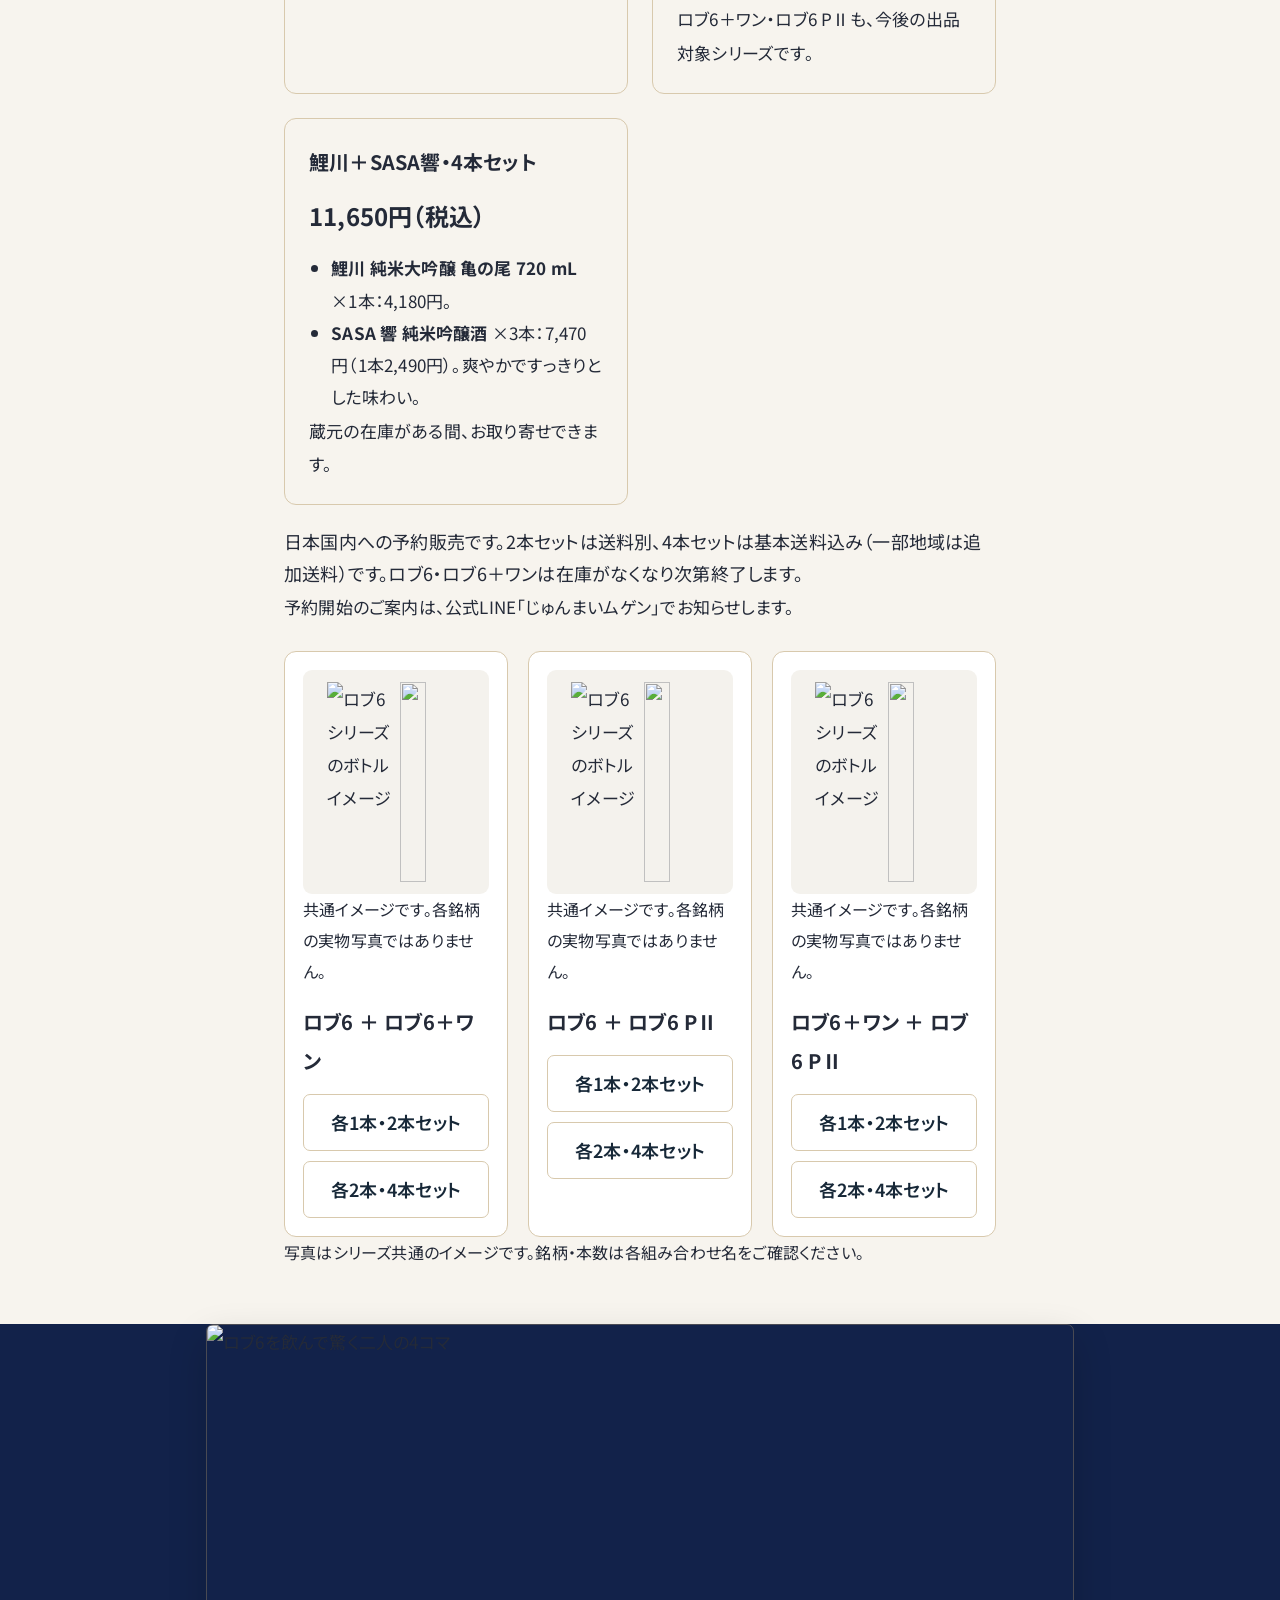
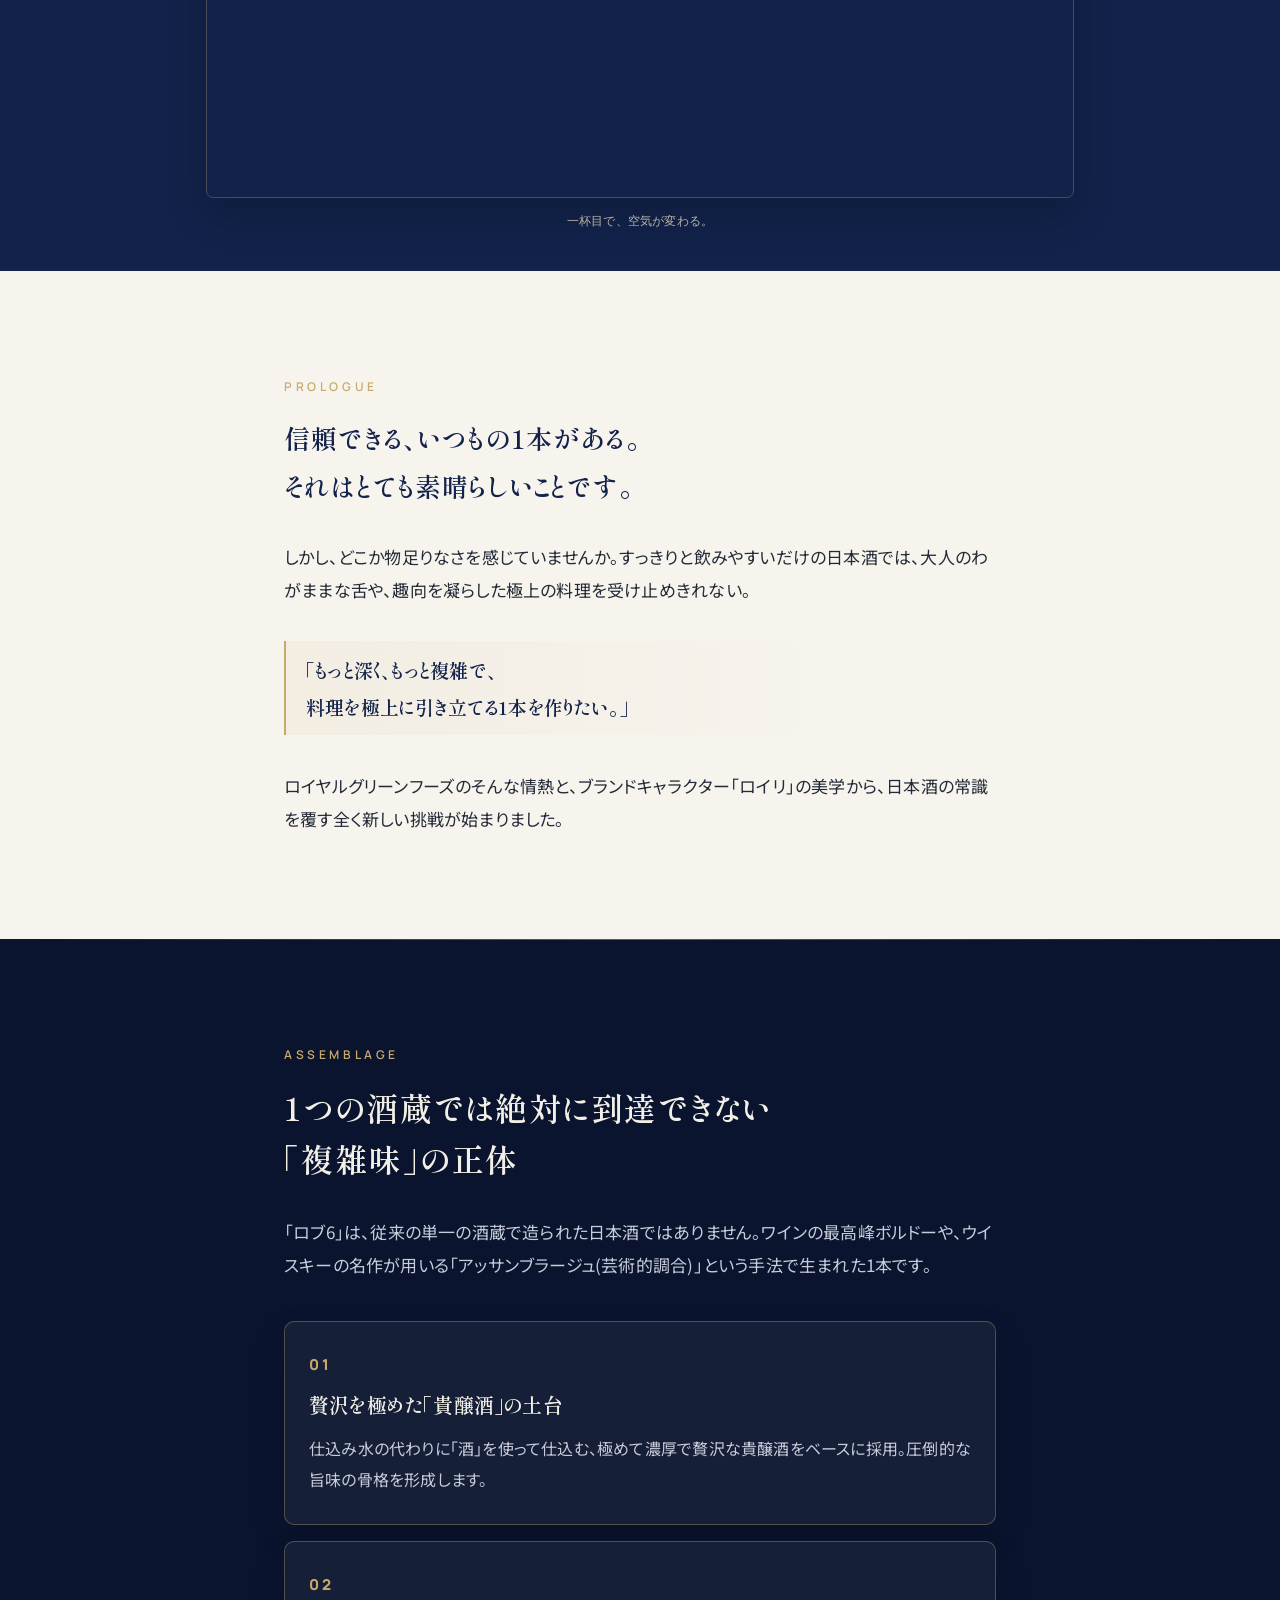
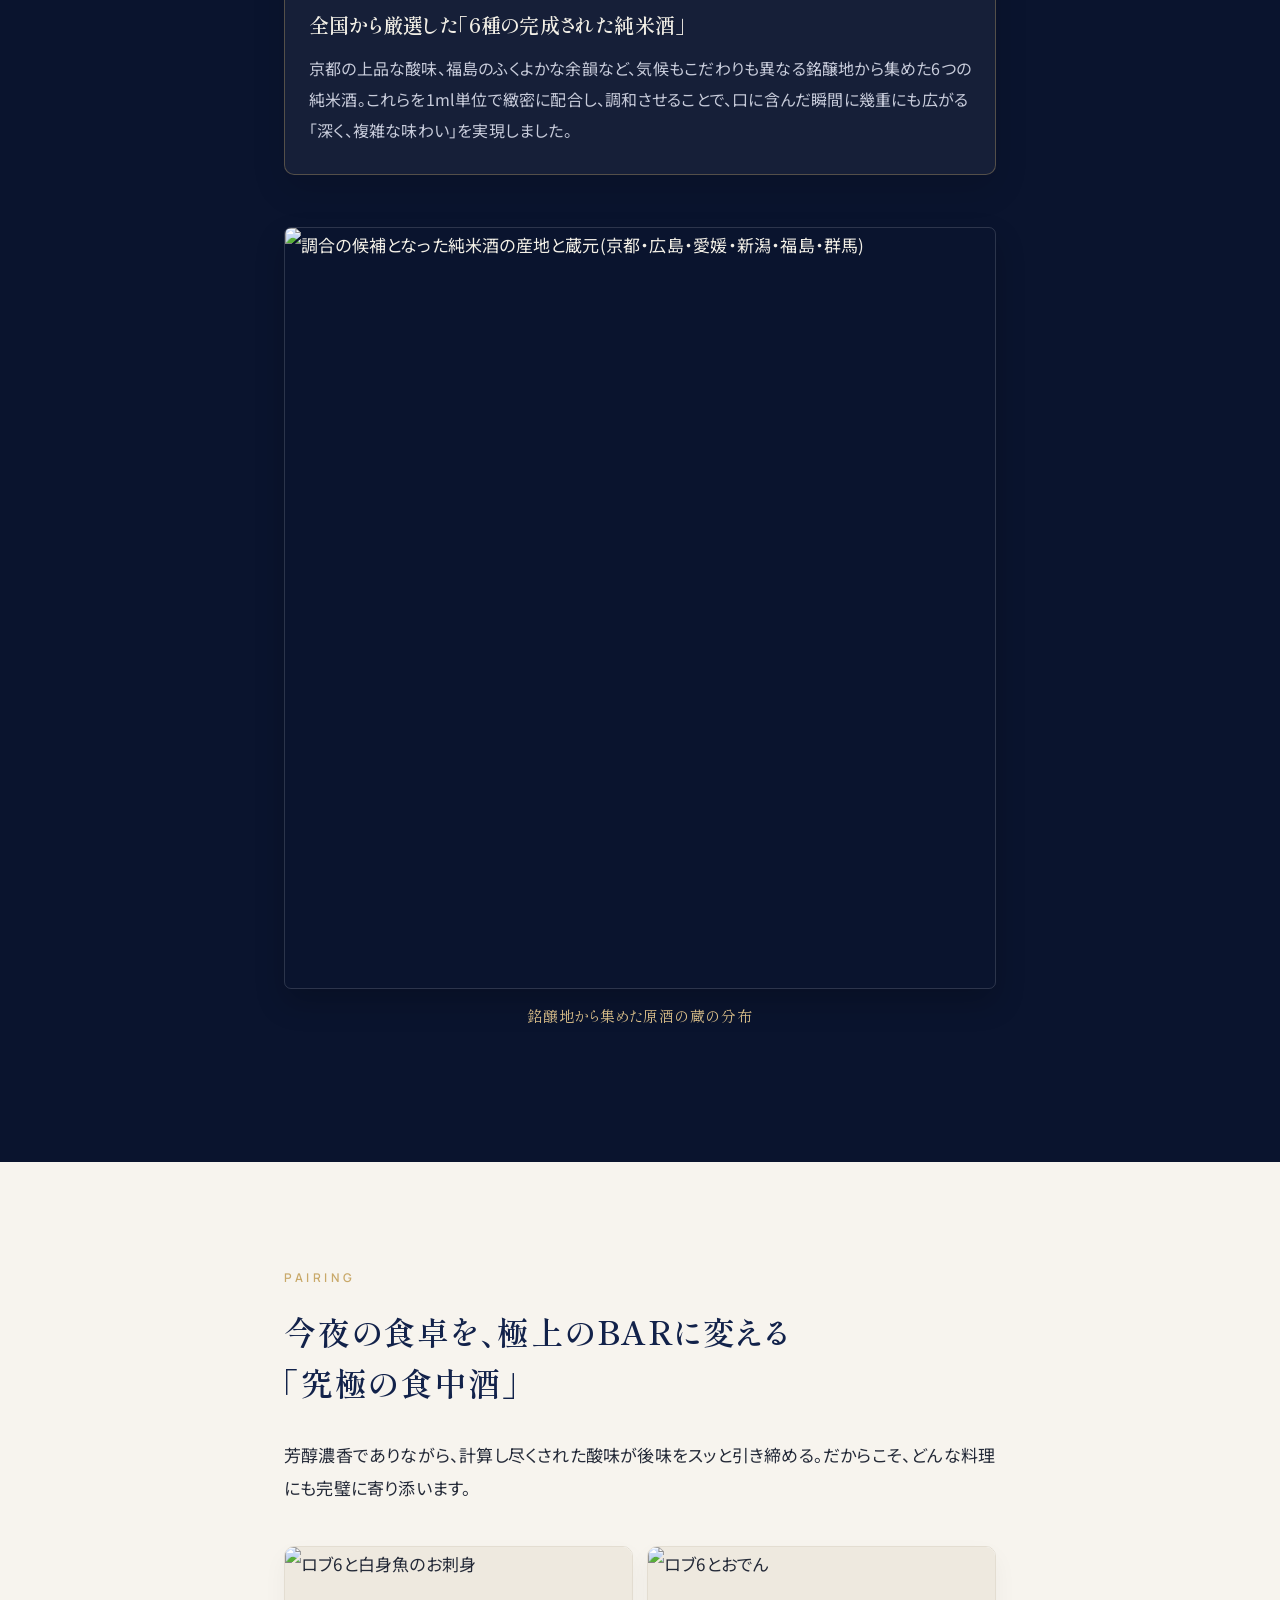
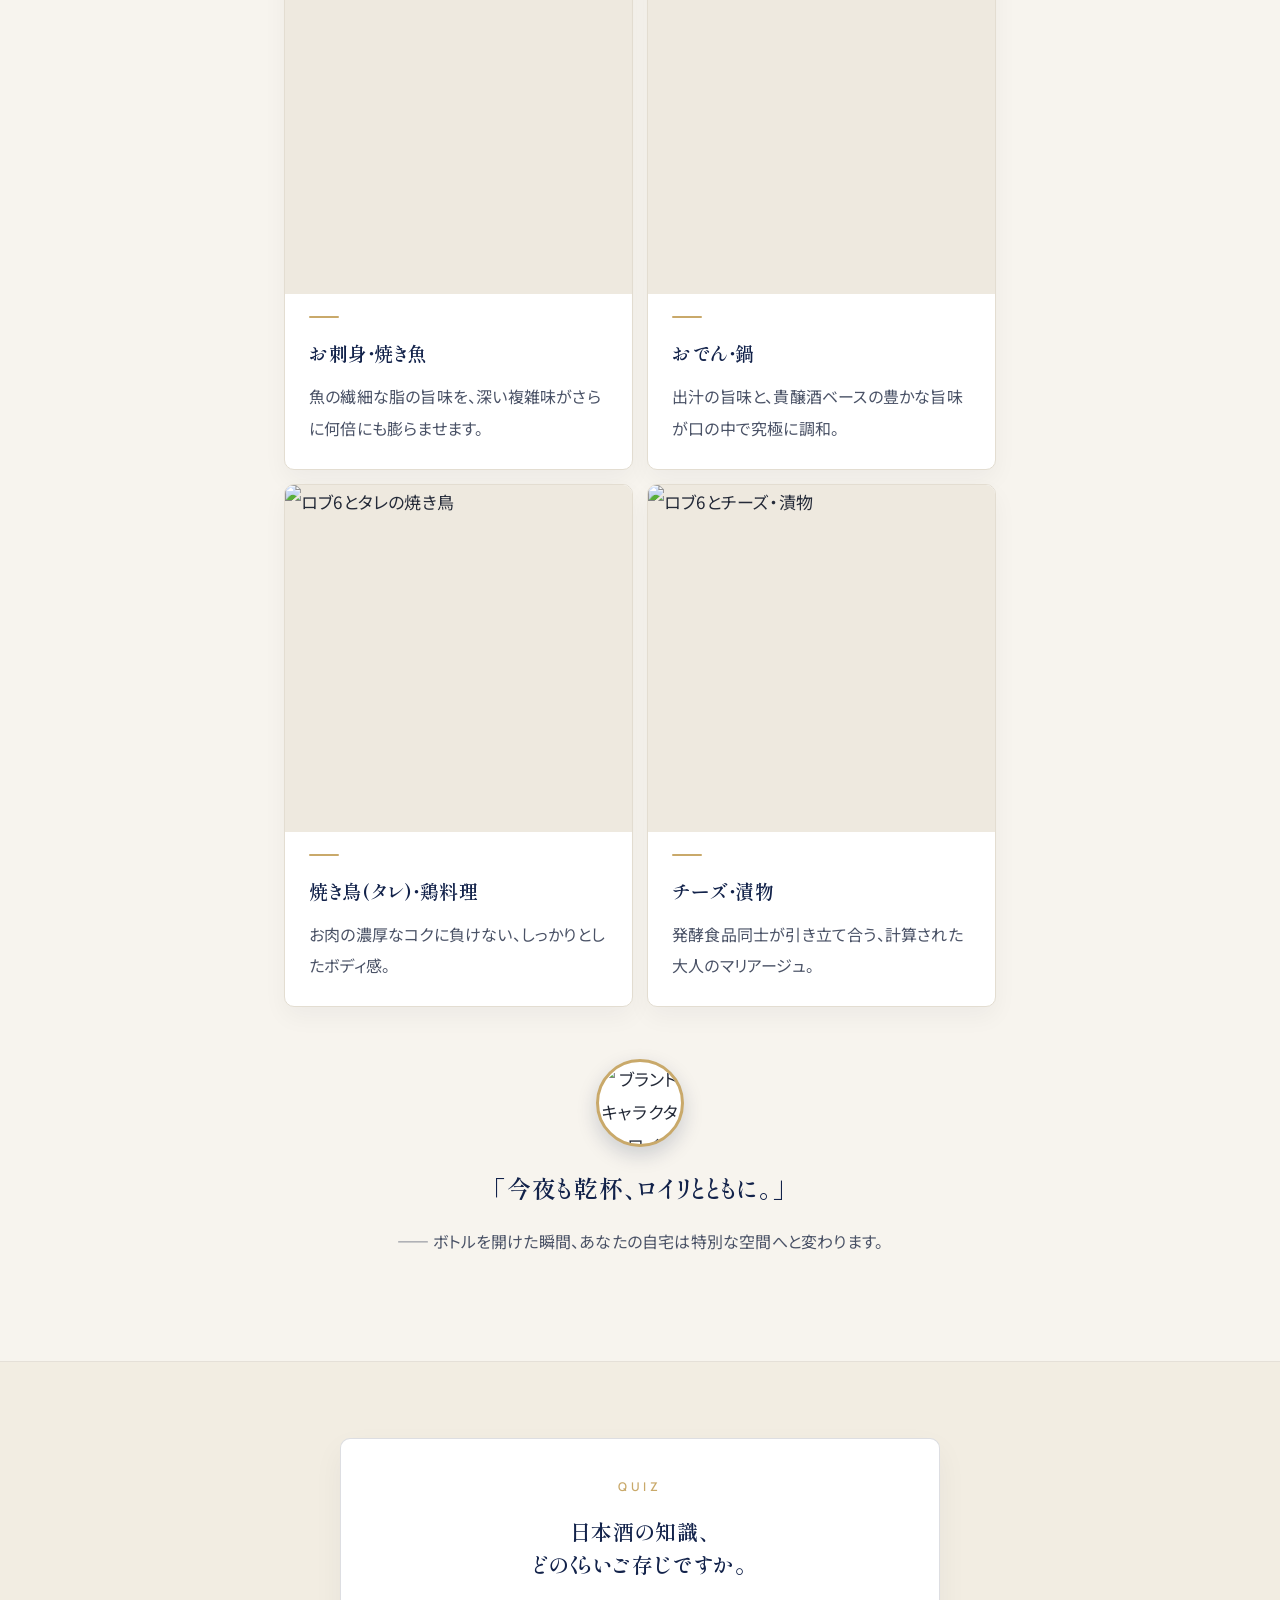
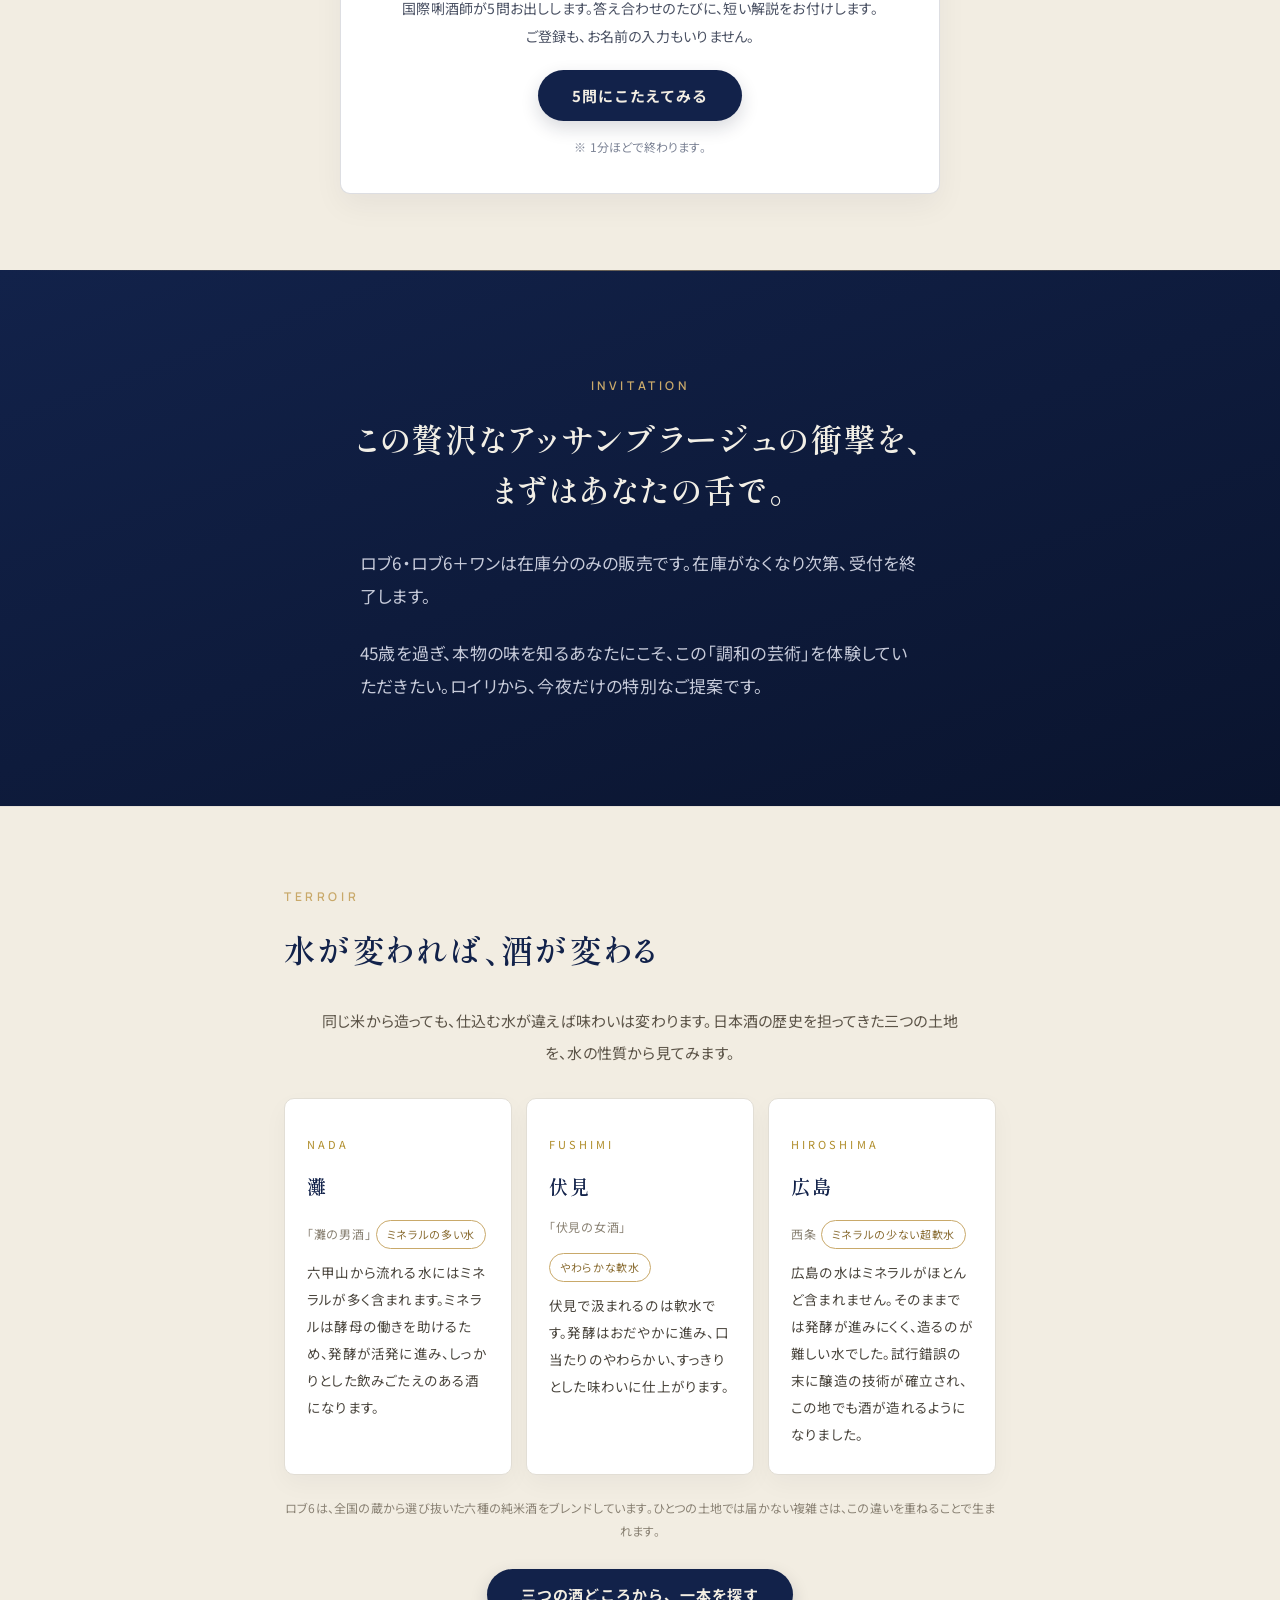
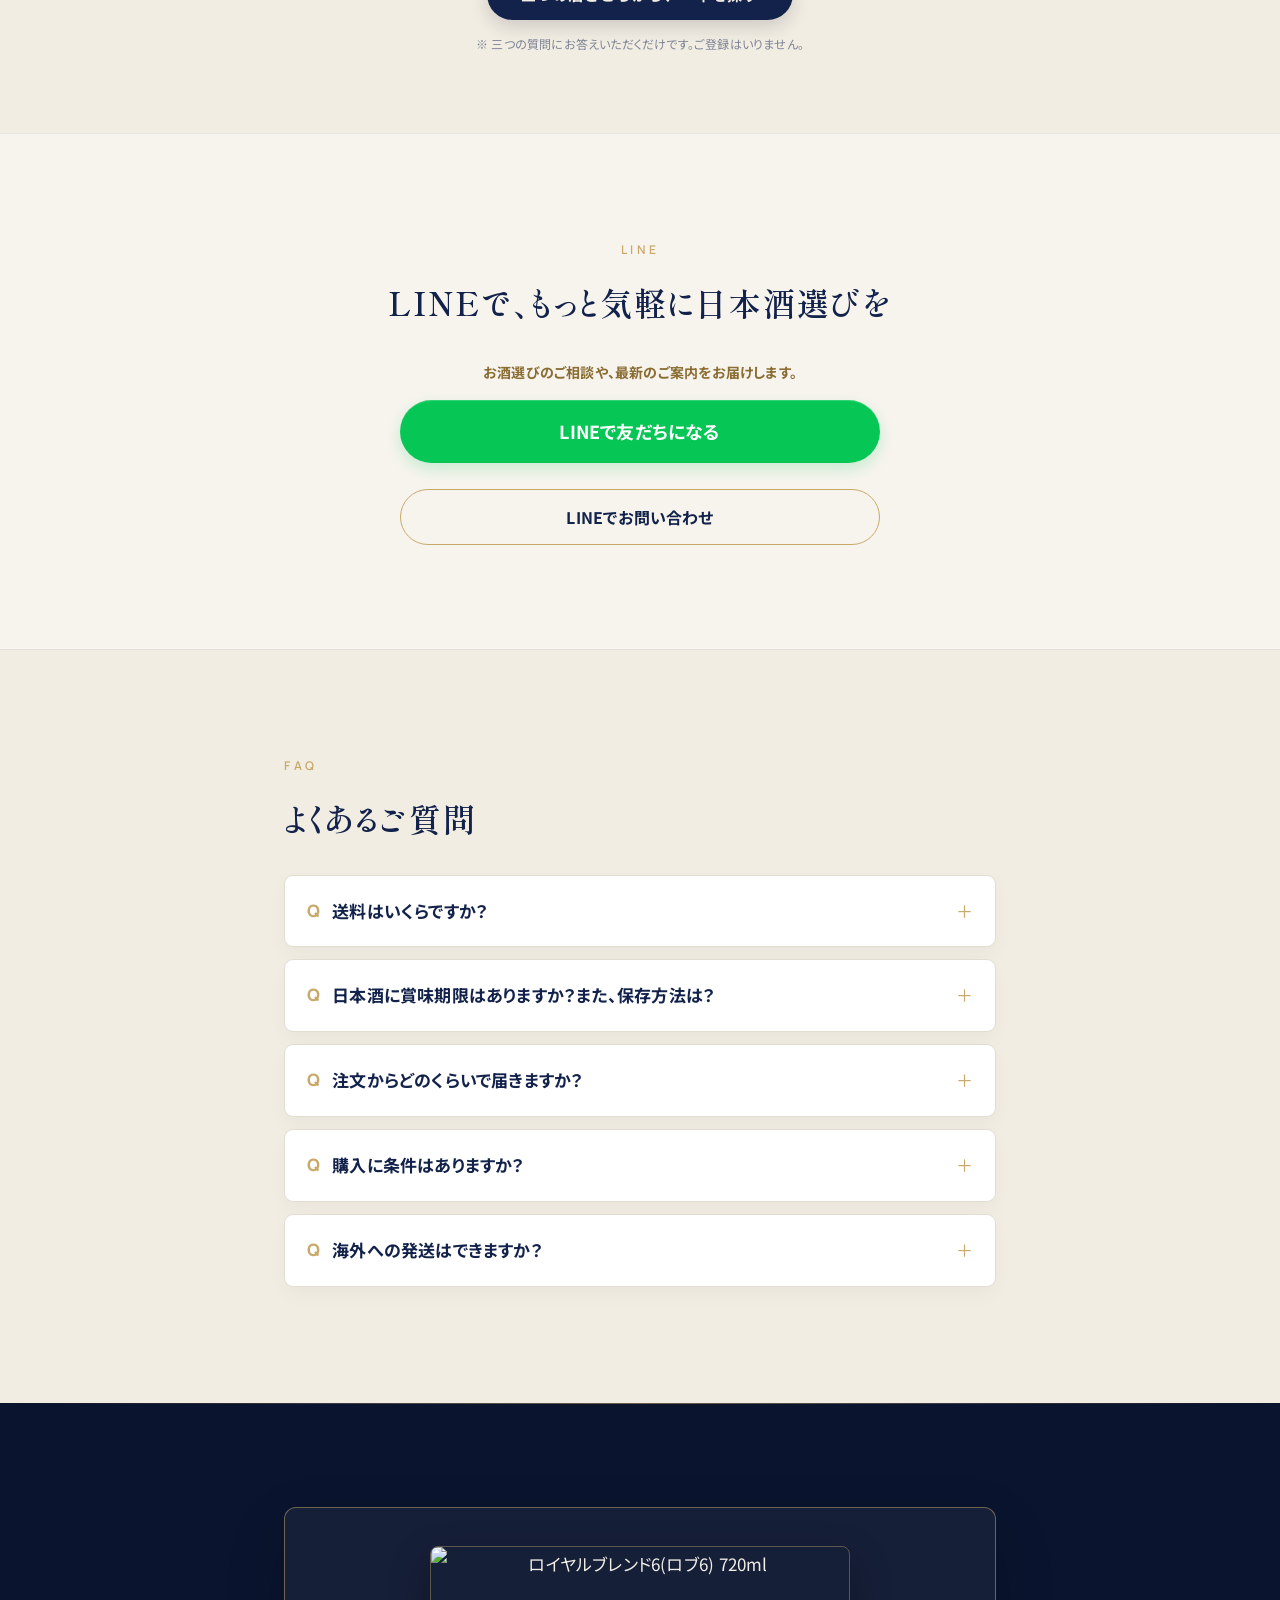
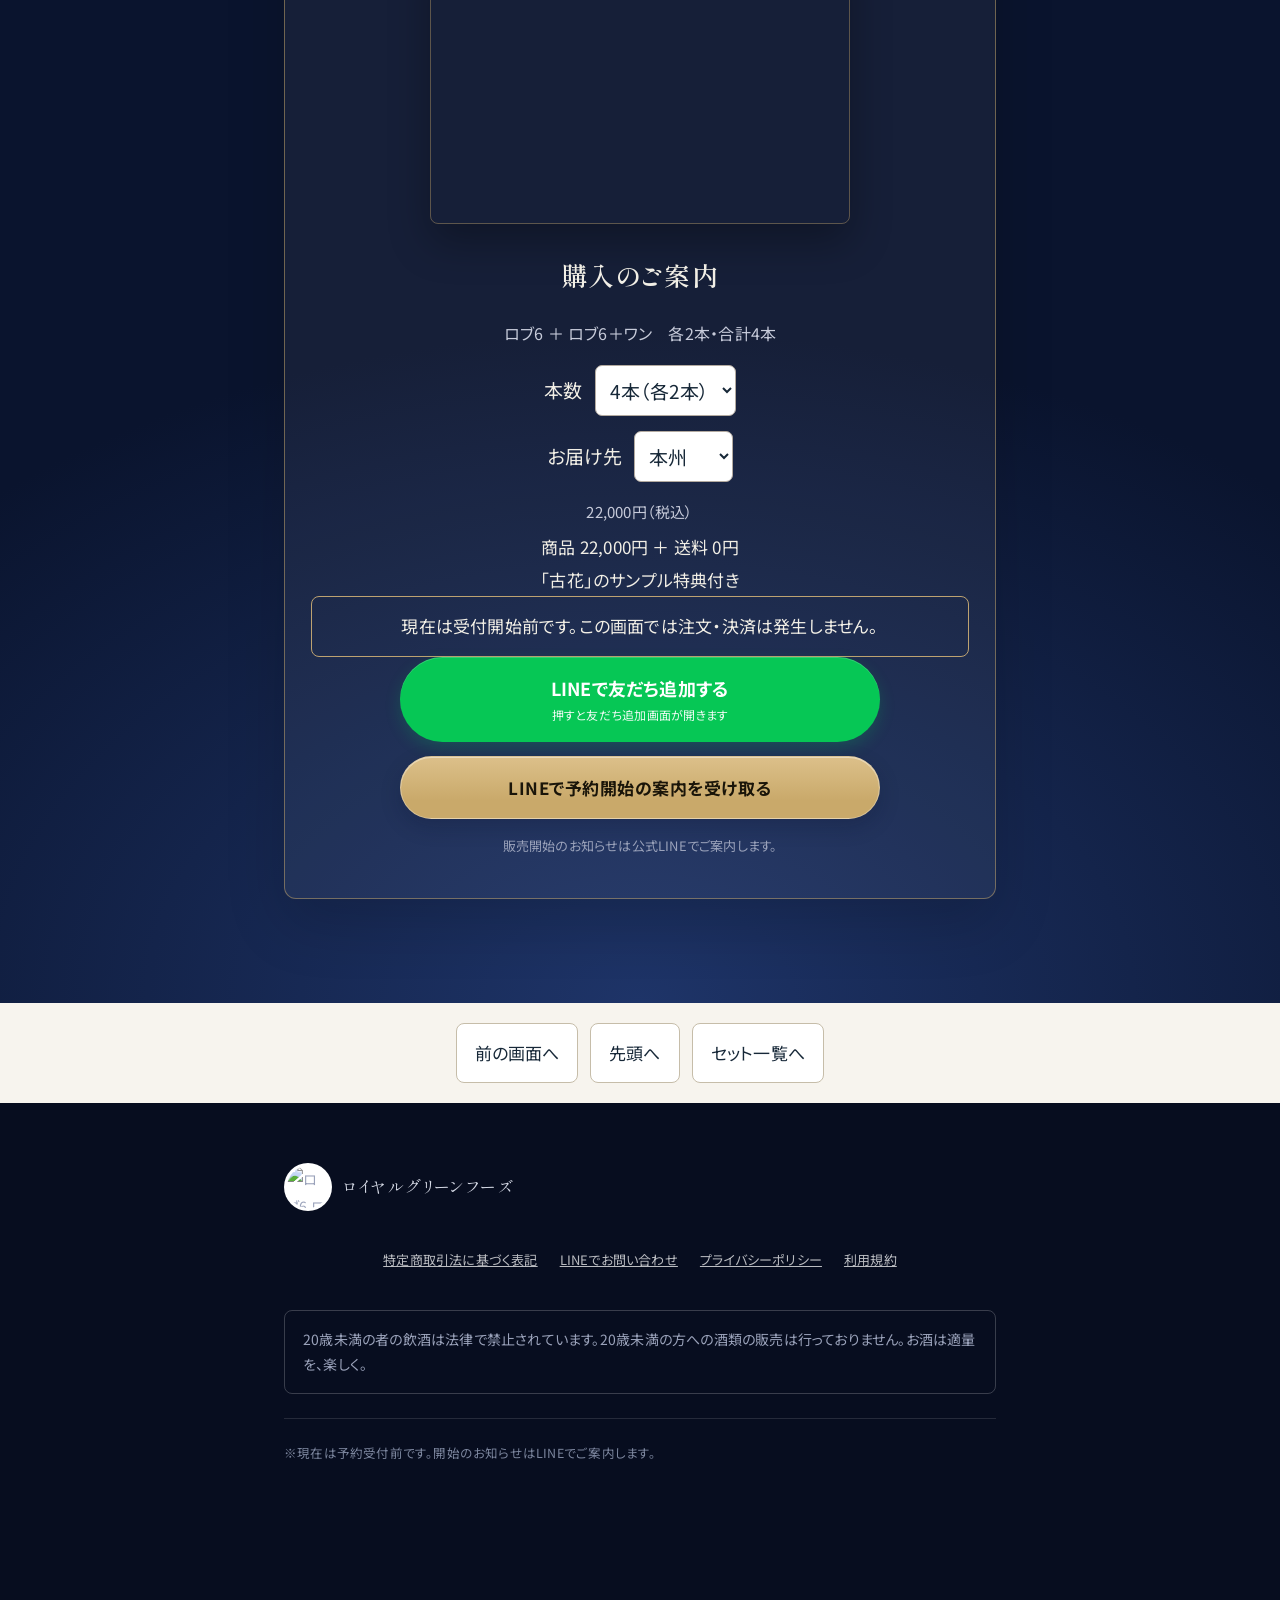
==== commit 4c77c177: "Simplify set selection and return navigation on sake LP" ====
--- a/index.html
+++ b/index.html
@@ -953,10 +953,10 @@
       <h3>ロブ6シリーズ・2本セット</h3>
       <p style="font-size:24px;margin:12px 0"><strong>11,000円（税込）＋送料</strong></p>
       <p>ロブ6・ロブ6＋ワン・ロブ6 PⅡから、異なる2銘柄を1本ずつ。</p>
-      <ul style="padding-left:1.3em;line-height:1.9"><li>ロブ6 ＋ ロブ6＋ワン</li><li>ロブ6 ＋ ロブ6 PⅡ</li><li>ロブ6＋ワン ＋ ロブ6 PⅡ</li></ul>
+      <p>下の3つの組み合わせから選べます。</p>
       <p>同じ銘柄2本の組み合わせは対象外です。</p>
       <p><strong>送料（税込）</strong><br>本州880円／北海道1,430円／沖縄2,230円。離島は対象外です。</p>
-      <a href="#order" class="btn btn-blue" style="margin-top:12px">2本の予約方法を見る</a>
+      <a href="#order" class="btn btn-blue set-choice" data-pack="2" data-pair="0" style="margin-top:12px">2本の購入案内を見る</a>
     </article>
     <article style="border:1px solid #d8c9ad;border-radius:12px;padding:24px">
       <h3>ロブ6シリーズ・選べる4本</h3>
@@ -970,7 +970,7 @@
       <p>1本あたり5,500円（税込）。ロブ6・＋ワンは在庫分のみの販売です。</p>
       <p><strong>4本セット購入特典</strong><br>長期熟成古酒「古花」のサンプルをプレゼント。</p>
       <p>基本送料込み。北海道は550円、沖縄・離島は3,300円の追加送料（税込）です。</p>
-      <a href="#order" class="btn btn-blue" style="margin-top:12px">4本の予約方法を見る</a>
+      <a href="#order" class="btn btn-blue set-choice" data-pack="4" data-pair="0" style="margin-top:12px">4本の購入案内を見る</a>
       <p id="exhibition-series" data-i18n="exhibitionSeries">ロブ6＋ワン・ロブ6 PⅡも、今後の出品対象シリーズです。</p>
     </article>
     <article style="border:1px solid #d8c9ad;border-radius:12px;padding:24px">
@@ -985,6 +985,12 @@
   </div>
   <p style="font-size:18px;line-height:1.8;margin-top:20px">日本国内への予約販売です。2本セットは送料別、4本セットは基本送料込み（一部地域は追加送料）です。ロブ6・ロブ6＋ワンは在庫がなくなり次第終了します。</p>
   <p>予約開始のご案内は、公式LINE「じゅんまいムゲン」でお知らせします。</p>
+  <div class="pair-examples" aria-label="ロブ6シリーズの組み合わせ3例">
+    <article><a class="set-choice pair-picture" href="#order" data-pair="0" data-pack="4" aria-label="ロブ6とロブ6＋ワンの購入案内"><img src="rob6-assets/bottle-hero-v2.png" alt="ロブ6シリーズのボトルイメージ" width="864" height="1536" loading="lazy"><img src="rob6-assets/bottle-hero-v2.png" alt="" width="864" height="1536" loading="lazy"></a><h3>ロブ6 ＋ ロブ6＋ワン</h3><a class="set-choice" href="#order" data-pair="0" data-pack="2">各1本・2本セット</a><a class="set-choice" href="#order" data-pair="0" data-pack="4">各2本・4本セット</a></article>
+    <article><a class="set-choice pair-picture" href="#order" data-pair="1" data-pack="4" aria-label="ロブ6とロブ6 PⅡの購入案内"><img src="rob6-assets/bottle-hero-v2.png" alt="ロブ6シリーズのボトルイメージ" width="864" height="1536" loading="lazy"><img src="rob6-assets/bottle-hero-v2.png" alt="" width="864" height="1536" loading="lazy"></a><h3>ロブ6 ＋ ロブ6 PⅡ</h3><a class="set-choice" href="#order" data-pair="1" data-pack="2">各1本・2本セット</a><a class="set-choice" href="#order" data-pair="1" data-pack="4">各2本・4本セット</a></article>
+    <article><a class="set-choice pair-picture" href="#order" data-pair="2" data-pack="4" aria-label="ロブ6＋ワンとロブ6 PⅡの購入案内"><img src="rob6-assets/bottle-hero-v2.png" alt="ロブ6シリーズのボトルイメージ" width="864" height="1536" loading="lazy"><img src="rob6-assets/bottle-hero-v2.png" alt="" width="864" height="1536" loading="lazy"></a><h3>ロブ6＋ワン ＋ ロブ6 PⅡ</h3><a class="set-choice" href="#order" data-pair="2" data-pack="2">各1本・2本セット</a><a class="set-choice" href="#order" data-pair="2" data-pack="4">各2本・4本セット</a></article>
+  </div>
+  <p class="pair-image-note">写真はシリーズ共通のイメージです。銘柄・本数は各組み合わせ名をご確認ください。</p>
 </section>
 
 <!-- ============ 1.5 つかみの4コマ ============ -->
@@ -1202,17 +1208,20 @@
       <div class="product-img">
         <img src="rob6-assets/bottle-wide.jpg" alt="ロイヤルブレンド6(ロブ6) 720ml" loading="lazy" width="1800" height="1187">
       </div>
-      <h2 data-i18n="finalName">ロブ6シリーズ<br>選べる4本セット</h2>
-      <p class="price-composition" data-i18n="priceStrike">3種類から合計4本を選べます</p>
-      <p class="price-now" data-i18n="priceNow">数量限定・予約販売<br><strong>22,000</strong>円(税込)</p>
-      <p class="coupon-code" data-i18n="couponCode">基本送料込み・一部地域は追加送料</p>
+      <h2>購入のご案内</h2>
+      <p id="selected-set" class="price-composition">ロブ6 ＋ ロブ6＋ワン　各2本・合計4本</p>
+      <label class="purchase-choice">本数 <select id="set-pack"><option value="4">4本（各2本）</option><option value="2">2本（各1本）</option></select></label>
+      <label class="purchase-choice">お届け先 <select id="set-region"><option value="mainland">本州</option><option value="hokkaido">北海道</option><option value="okinawa">沖縄</option><option value="island">離島</option></select></label>
+      <p id="selected-total" class="price-now"></p><p id="selected-shipping"></p><p id="selected-gift"></p>
+      <p class="purchase-closed">現在は受付開始前です。この画面では注文・決済は発生しません。</p>
       <a class="btn-line js-line" href="https://line.me/R/ti/p/@881rdcdg" target="_blank" rel="noopener" data-i18n="lineCta">LINEで友だち追加する<small>押すと友だち追加画面が開きます</small></a>
       <a class="btn-cta js-line" href="https://line.me/R/ti/p/@881rdcdg" target="_blank" rel="noopener" data-i18n="cta2">LINEで予約開始の案内を受け取る</a>
-      <p class="pay-note" data-i18n="payNote">基本送料込み。北海道・沖縄・離島は追加送料がかかります。</p>
+      <p class="pay-note">販売開始のお知らせは公式LINEでご案内します。</p>
       <p class="hk-note" data-i18n="hkNote">※ 日本国内限定。海外への発送は行っておりません。</p>
     </div>
   </div>
 </section>
+<nav class="lp-return" aria-label="ページ内の移動"><button type="button" id="lp-back">前の画面へ</button><a href="#">先頭へ</a><a href="#set-menu">セット一覧へ</a></nav>
 
 <!-- ============ フッター ============ -->
 <footer>
@@ -2062,5 +2071,27 @@
   document.querySelectorAll('[data-i18n="contactBtn"],[data-i18n="footContact"],[data-i18n="kikiInquiry"]').forEach(a=>a.href='https://line.me/R/oaMessage/%40881rdcdg');
 }
 </script>
+<style>
+.pair-examples{display:grid;grid-template-columns:repeat(3,minmax(0,1fr));gap:20px;margin-top:28px}.pair-examples article{border:1px solid #d8c9ad;border-radius:12px;padding:18px;background:#fff}.pair-picture{display:flex;justify-content:center;background:#f4f2ed;border-radius:9px;padding:12px;gap:8px}.pair-picture img{width:40%;height:200px;object-fit:contain}.pair-examples h3{font-size:20px;margin:14px 0}.pair-examples article>a:not(.pair-picture){display:block;min-height:48px;padding:10px;border:1px solid #d8c9ad;border-radius:7px;margin-top:10px;text-align:center;color:#172838;text-decoration:none;font-size:18px;font-weight:600}.pair-image-note{font-size:16px}.purchase-choice{display:flex;align-items:center;justify-content:center;gap:12px;margin:15px 0;font-size:19px}.purchase-choice select{font:inherit;padding:10px;max-width:75%;border:1px solid #b3aaa0;border-radius:7px;background:white;color:#172838}.purchase-closed{border:1px solid #bda271;border-radius:8px;padding:14px;line-height:1.8}.lp-return{display:flex;justify-content:center;flex-wrap:wrap;gap:12px;padding:20px}.lp-return a,.lp-return button{font:inherit;color:#172838;background:white;border:1px solid #c6bda9;border-radius:8px;padding:12px 18px;text-decoration:none;min-height:48px}.product-photo-link{display:block;border-radius:8px}.product-photo-link:focus-visible{outline:3px solid #b17b22;outline-offset:4px}@media(max-width:720px){.pair-examples{grid-template-columns:1fr}.pair-picture img{height:220px}.pair-examples h3{text-align:center}.purchase-choice{flex-wrap:wrap}.purchase-choice select{max-width:100%}}@media(prefers-reduced-motion:reduce){html{scroll-behavior:auto}}
+</style>
+<script>
+(function(){
+  var pair=0,backTarget=null,names=['ロブ6 ＋ ロブ6＋ワン','ロブ6 ＋ ロブ6 PⅡ','ロブ6＋ワン ＋ ロブ6 PⅡ'];
+  var pack=document.getElementById('set-pack'),region=document.getElementById('set-region');
+  function render(){
+    var n=Number(pack.value),r=region.value,shipping=n===2?({mainland:880,hokkaido:1430,okinawa:2230,island:null}[r]):({mainland:0,hokkaido:550,okinawa:3300,island:3300}[r]);
+    var price=n===2?11000:22000;
+    document.getElementById('selected-set').textContent=names[pair]+'　各'+(n/2)+'本・合計'+n+'本';
+    document.getElementById('selected-total').textContent=shipping===null?'この組み合わせは配送対象外です':(price+shipping).toLocaleString('ja-JP')+'円（税込）';
+    document.getElementById('selected-shipping').textContent=shipping===null?'2本セットは離島へ発送できません。4本セットをご確認ください。':'商品 '+price.toLocaleString('ja-JP')+'円 ＋ 送料 '+shipping.toLocaleString('ja-JP')+'円';
+    document.getElementById('selected-gift').textContent=n===4?'「古花」のサンプル特典付き':'';
+  }
+  document.querySelectorAll('.pair-examples article').forEach(function(card){var note=document.createElement('p');note.className='pair-image-note';note.textContent='共通イメージです。各銘柄の実物写真ではありません。';card.insertBefore(note,card.querySelector('h3'));});
+  document.querySelectorAll('.set-choice').forEach(function(a){a.addEventListener('click',function(){backTarget=a;pair=Number(a.dataset.pair);pack.value=a.dataset.pack;render();});});
+  document.querySelectorAll('img[src*="bottle-"],.pair-photo').forEach(function(img){if(img.closest('a'))return;var a=document.createElement('a');a.href='#order';a.className='product-photo-link';a.setAttribute('aria-label','ロブ6を含むセットの購入案内を見る');img.parentNode.insertBefore(a,img);a.appendChild(img);a.addEventListener('click',function(){backTarget=a;pair=0;render();});});
+  document.getElementById('lp-back').addEventListener('click',function(){if(backTarget){var target=backTarget;backTarget=null;history.replaceState(null,'',location.pathname+location.search);target.scrollIntoView({block:'center',behavior:'instant'});}else{location.hash='set-menu';}});
+  pack.addEventListener('change',render);region.addEventListener('change',render);render();
+})();
+</script>
 </body>
 </html>
